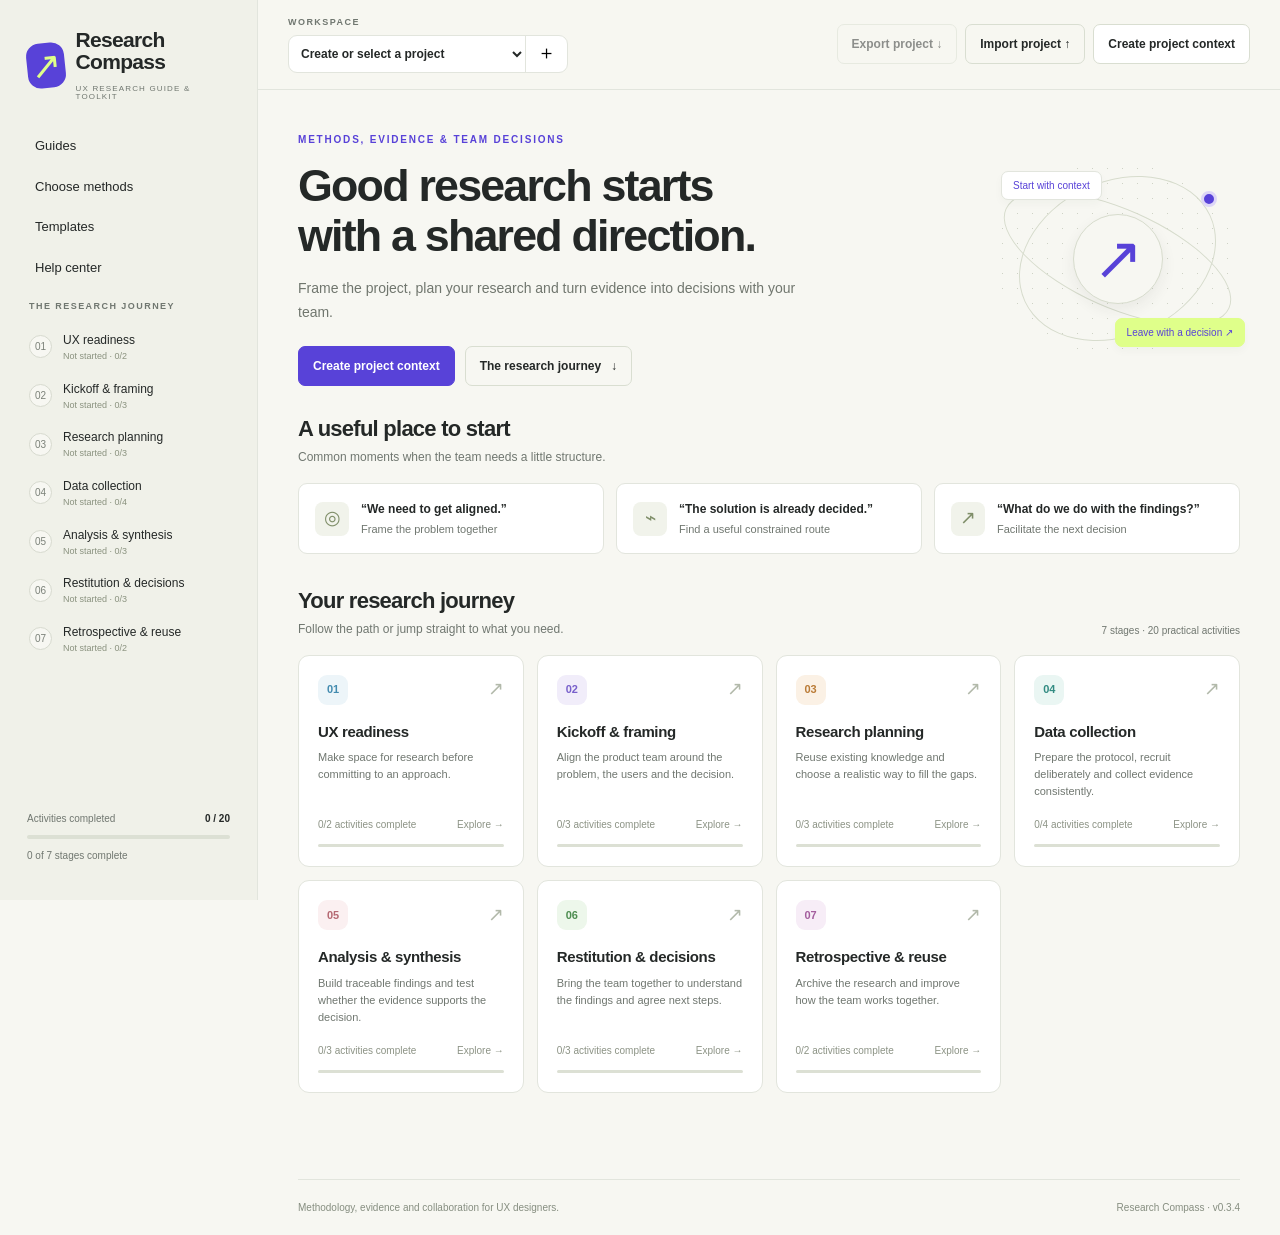
==== research-compass.html @ 770651f6 "Keep readiness radio controls at their natural size" ====
<!doctype html>
<html lang="en">
<head>
  <meta charset="utf-8"><meta name="viewport" content="width=device-width, initial-scale=1">
  <meta name="description" content="Methodology guides, research tools and team activities for UX designers, from project framing to analysis and decisions.">
  <meta name="theme-color" content="#f7f7f2"><title>Research Compass · UX research guide &amp; toolkit</title>
  <link rel="icon" href="data:image/svg+xml,%3Csvg xmlns='http://www.w3.org/2000/svg' viewBox='0 0 40 40'%3E%3Crect width='40' height='40' rx='12' fill='%235842d8'/%3E%3Cpath d='M26 12l-4 10-10 6 5-11z' fill='%23dfff8a'/%3E%3C/svg%3E">
  <style>:root{--paper:#f7f7f2;--white:#fff;--ink:#242827;--muted:#707770;--line:#e2e5dd;--accent:#5842d8;--lime:#dfff8a;--soft:#efedf9;--radius:14px;--sidebar:258px;font-family:Inter,-apple-system,BlinkMacSystemFont,"Segoe UI",sans-serif;color:var(--ink);background:var(--paper);font-size:14px;line-height:1.5}
*{box-sizing:border-box}body{margin:0}button,input,select,textarea{font:inherit}button,a,input,textarea,select{-webkit-tap-highlight-color:transparent}button,a{touch-action:manipulation}a{color:inherit;text-decoration:none}button{cursor:pointer}button:disabled{cursor:default;opacity:.5}button:focus-visible,a:focus-visible,input:focus-visible,select:focus-visible,textarea:focus-visible{outline:3px solid #8e7df0;outline-offset:3px}h1,h2,h3,p{margin-top:0}h1{font-size:clamp(32px,3.5vw,49px);letter-spacing:-1.8px;line-height:1.12;font-weight:600;margin-bottom:17px}h2{font-size:25px;letter-spacing:-.75px;line-height:1.2;font-weight:600}h3{font-size:17px;letter-spacing:-.35px;line-height:1.3}p{margin-bottom:14px}small{font-size:12px}.muted{color:var(--muted)}.eyebrow{font-size:10px;letter-spacing:1.8px;font-weight:700;color:var(--muted);margin-bottom:13px}.skip{position:fixed;top:-80px;left:20px;padding:12px;background:var(--white);z-index:99}.skip:focus{top:10px}.sidebar{position:fixed;inset:0 auto 0 0;width:var(--sidebar);background:#f0f1e9;border-right:1px solid var(--line);padding:29px 19px 23px;display:flex;flex-direction:column;z-index:20}.brand{display:flex;gap:11px;align-items:center;font-size:21px;line-height:1.06;font-weight:650;letter-spacing:-.7px;margin:0 8px 38px}.brand-icon{display:grid;place-items:center;width:39px;height:45px;background:var(--accent);border-radius:13px;color:var(--lime);font-size:37px;font-weight:400;transform:rotate(-6deg)}.brand-sub{display:block;letter-spacing:1.15px;font-size:8px;color:var(--muted);margin-top:11px;font-weight:500}.project-label,.nav-label{font-size:9px;letter-spacing:1.45px;color:var(--muted);font-weight:700}.project-label{margin-left:8px}.project-select{display:flex;background:#fff;border:1px solid var(--line);border-radius:9px;margin:8px 0 16px;overflow:hidden}.project-select select{min-width:0;width:100%;border:0;background:transparent;padding:10px 8px;color:var(--ink);font-size:12px;font-weight:600;text-overflow:ellipsis}.project-select button{background:none;border:0;border-left:1px solid var(--line);padding:0 11px;font-size:19px}.search-button{width:100%;background:transparent;border:1px solid #d9dcd3;padding:9px 10px;border-radius:8px;font-size:12px;text-align:left;display:flex;align-items:center;justify-content:space-between;color:#676e67;margin-bottom:24px}kbd{font-size:10px;font-family:inherit;padding:1px 4px;border:1px solid #d9dcd3;border-radius:4px}.nav-home{display:flex;align-items:center;gap:12px;padding:11px 13px;border-radius:8px;font-size:13px;font-weight:500}.nav-home.active{background:#e4e5db}.nav-home span{font-size:18px}.nav-label{margin:29px 10px 12px}.phase-nav{display:flex;align-items:center;gap:11px;font-size:12px;padding:10px;border-radius:8px;position:relative;margin-bottom:3px}.phase-nav:hover,.nav-home:hover{background:#e8e9e1}.phase-nav.active{background:#e6e0fa;color:#4e3ec0}.nav-number{height:23px;width:23px;display:grid;place-items:center;font-size:10px;font-variant-numeric:tabular-nums;border:1px solid #d7dacf;border-radius:50%;flex-shrink:0;background:var(--paper);color:#7b8179}.phase-nav.active .nav-number{background:var(--accent);border-color:var(--accent);color:#fff}.nav-check{margin-left:auto;color:#5c7d37}.sidebar-bottom{margin-top:auto;padding:24px 8px 0}.progress-label{display:flex;justify-content:space-between;font-size:10px;margin-bottom:9px;color:var(--muted)}.progress-label strong{color:var(--ink);font-weight:600}progress{display:block;width:100%;height:4px;border:0;border-radius:5px;overflow:hidden;background:#dce0d4}progress::-webkit-progress-bar{background:#dce0d4}progress::-webkit-progress-value{background:var(--accent)}progress::-moz-progress-bar{background:var(--accent)}.sidebar-bottom p{font-size:10px;color:var(--muted);margin-top:9px}.workspace{margin-left:var(--sidebar);min-height:100vh;display:flex;flex-direction:column}.topbar{height:77px;display:flex;align-items:center;justify-content:space-between;padding:0 39px;border-bottom:1px solid var(--line);gap:15px;background:rgba(247,247,242,.96)}.breadcrumb{font-size:12px;color:var(--muted)}.breadcrumb span{margin:0 12px;color:#a6aca1}.top-actions{display:flex;gap:9px;align-items:center}.save-state{font-size:10px;color:#7d8577;margin-right:10px}.button{border:1px solid #d9ded1;border-radius:7px;padding:10px 14px;background:#fff;color:var(--ink);display:inline-flex;align-items:center;justify-content:center;gap:10px;white-space:nowrap;font-weight:550;font-size:12px}.button:hover{border-color:#858d7b;background:#fafbf8}.button.primary{background:var(--accent);color:#fff;border-color:var(--accent)}.button.primary:hover{background:#4732bf}.button.lime{background:var(--lime);border-color:var(--lime);color:#242827}.button.quiet{background:transparent}.button.small{font-size:11px;padding:7px 11px}.icon-button{width:33px;height:33px;border:0;background:transparent;border-radius:7px;font-size:19px;color:var(--muted)}.icon-button:hover{background:#eceee5}.mobile-menu{display:none}main{width:100%;max-width:1430px;padding:42px 40px 25px;margin:0 auto;flex:1;outline:0}footer{padding:20px 40px;display:flex;justify-content:space-between;font-size:10px;color:#868e80;border-top:1px solid var(--line);margin:25px 40px 0;padding-left:0;padding-right:0;gap:20px}.hero{display:grid;grid-template-columns:1fr 245px;gap:34px;align-items:center;margin-bottom:30px}.hero .eyebrow{color:var(--accent)}.hero-description{font-size:14px;max-width:530px;color:#70766e;line-height:1.7;margin-bottom:22px}.hero-buttons{display:flex;gap:10px;flex-wrap:wrap}.journey-art{height:195px;position:relative;background-image:radial-gradient(#ced2c5 .9px,transparent .9px);background-size:15px 15px;border-radius:50%;color:var(--accent)}.orbit{position:absolute;inset:20px;border:1px solid #d7dccd;border-radius:50%;transform:rotate(-25deg)}.orbit.second{inset:48px 0;transform:rotate(24deg)}.compass{width:90px;height:90px;position:absolute;left:78px;top:53px;border:1px solid #d7dccd;border-radius:50%;background:var(--paper);display:grid;place-items:center;font-size:60px;box-shadow:0 6px 15px #3331;line-height:1}.art-label{position:absolute;background:#fff;border:1px solid var(--line);padding:6px 11px;border-radius:7px;font-size:10px;box-shadow:0 4px 10px #25321c08}.art-label.a{top:10px;left:6px}.art-label.b{bottom:9px;right:-5px;background:var(--lime);border-color:var(--lime)}.art-dot{width:10px;height:10px;background:var(--accent);border:3px solid #ddd6f7;border-radius:50%;position:absolute;top:30px;right:23px;box-sizing:content-box}.context-banner{background:#ece9f8;border:1px solid #e1dcf4;border-radius:var(--radius);padding:20px 23px;display:flex;gap:19px;align-items:center;margin-bottom:35px}.context-banner .banner-icon{background:#e0d8f7;color:var(--accent);border-radius:9px;width:39px;height:39px;display:grid;place-items:center;font-size:22px;flex-shrink:0}.context-banner h3{font-size:14px;margin-bottom:4px}.context-banner p{font-size:12px;color:#78738b;margin:0}.context-banner .button{margin-left:auto;flex-shrink:0}.section-heading{display:flex;align-items:flex-end;justify-content:space-between;margin-bottom:17px;gap:12px}.section-heading h2{margin-bottom:5px;font-size:22px}.section-heading p{font-size:12px;color:var(--muted);margin:0}.section-meta{font-size:10px;color:var(--muted);white-space:nowrap}.phase-grid{display:grid;grid-template-columns:repeat(4,minmax(0,1fr));gap:13px;margin-bottom:36px}.phase-card{display:flex;flex-direction:column;min-height:192px;padding:19px;background:white;border:1px solid var(--line);border-radius:11px;position:relative;transition:transform .15s,border-color .15s}.phase-card:hover{transform:translateY(-3px);border-color:#aba5bd;box-shadow:0 5px 15px #1a172108}.phase-card .phase-top{display:flex;align-items:center;justify-content:space-between;margin-bottom:17px}.phase-disc{font-size:11px;width:30px;height:30px;background:var(--tint);color:var(--color);border-radius:9px;display:grid;place-items:center;font-weight:600}.phase-arrow{color:#b2b9aa;font-size:19px}.phase-card h3{font-size:15px;margin-bottom:8px}.phase-card p{font-size:11px;color:var(--muted);line-height:1.55;margin-bottom:17px}.phase-card .card-footer{font-size:10px;color:#8c9385;margin-top:auto;display:flex;justify-content:space-between}.phase-card.recommended{border-color:#c8bee9}.tiny-tag{font-size:8px;text-transform:uppercase;letter-spacing:.8px;color:var(--accent);background:var(--soft);padding:3px 6px;border-radius:4px}.tip-card{grid-column:span 1;background:#e8eddd;border-radius:11px;padding:21px;display:flex;flex-direction:column;justify-content:center;min-height:192px}.tip-card .eyebrow{font-size:9px;color:#677653;letter-spacing:1px;margin-bottom:9px}.tip-card h3{font-size:17px;line-height:1.35;margin-bottom:11px}.tip-card p{font-size:11px;color:#7a846e;margin:0}.quick-grid{display:grid;grid-template-columns:repeat(3,1fr);gap:12px}.quick-card{background:#fff;border:1px solid var(--line);border-radius:9px;padding:16px;display:flex;gap:12px;align-items:center}.quick-card:hover{border-color:#a29ab8}.quick-symbol{background:#f1f3eb;border-radius:8px;width:34px;height:34px;flex-shrink:0;display:grid;place-items:center;font-size:19px;color:#7f8e69}.quick-card strong{font-size:12px;display:block;font-weight:600}.quick-card small{font-size:10px;color:var(--muted)}.quick-card .arrow{margin-left:auto;color:#a3ab97}.project-strip{display:flex;gap:25px;flex-wrap:wrap;padding:16px 0 2px;margin-top:15px;border-top:1px solid #d9d4eb}.project-strip small{font-size:9px;display:block;text-transform:uppercase;letter-spacing:1px;color:#89829b;margin-bottom:4px}.project-strip strong{font-size:11px;font-weight:500}.phase-header{display:flex;gap:22px;align-items:flex-start;margin-bottom:25px}.phase-header .phase-disc{height:54px;width:54px;font-size:18px;border-radius:16px;flex-shrink:0;margin-top:3px}.phase-header h1{font-size:38px;margin-bottom:12px}.phase-header p{color:var(--muted);max-width:680px}.outcome-strip{background:var(--tint);padding:19px 22px;border-radius:10px;margin-bottom:26px;display:flex;gap:17px}.outcome-strip strong{font-size:10px;letter-spacing:1px;text-transform:uppercase;color:var(--color);white-space:nowrap;margin-top:2px}.outcome-strip p{font-size:13px;margin:0}.context-small{font-size:12px;padding:16px 19px;background:#eeefe8;border:1px solid var(--line);border-radius:9px;margin:20px 0}.context-small strong{display:block;font-size:10px;color:#79846f;letter-spacing:1px;text-transform:uppercase;margin-bottom:6px}.context-small p{margin:3px 0;overflow-wrap:anywhere}.context-small a{color:var(--accent);text-decoration:underline;font-size:11px}.activity-list{display:grid;gap:12px}.activity-row{background:#fff;border:1px solid var(--line);border-radius:11px;display:flex;align-items:center;gap:19px;padding:20px}.activity-row:hover{border-color:#aba4bd}.activity-order{font-size:15px;color:#929a89;min-width:25px}.activity-row h3{font-size:16px;margin-bottom:5px}.activity-row p{font-size:12px;color:var(--muted);margin:0}.row-meta{margin-left:auto;display:flex;gap:15px;align-items:center;white-space:nowrap}.pill{font-size:10px;color:#757d6c;background:#f1f3ec;padding:4px 8px;border-radius:5px}.duration{font-size:11px;color:var(--muted)}.activity-row.done .activity-order{color:#618b38}.back-link{font-size:12px;color:var(--muted);display:inline-block;margin-bottom:23px}.back-link:hover{color:var(--accent)}.activity-header{display:flex;justify-content:space-between;gap:20px;align-items:flex-start}.activity-header h1{font-size:37px;max-width:650px}.activity-header .eyebrow{color:var(--color);margin-bottom:12px}.activity-header p{font-size:14px;color:var(--muted);max-width:650px}.activity-tools{display:flex;gap:7px;flex-wrap:wrap;align-items:center}.meta-line{display:flex;gap:11px;margin:5px 0 25px;align-items:center}.tabs{display:flex;gap:24px;border-bottom:1px solid var(--line);margin-top:27px;margin-bottom:24px}.tab{background:none;border:0;border-bottom:2px solid transparent;font-size:13px;padding:12px 1px;color:var(--muted);margin-bottom:-1px}.tab.active{border-color:var(--accent);color:var(--accent);font-weight:600}.activity-body{display:grid;grid-template-columns:minmax(0,1fr) 260px;gap:28px}.content-panel{background:#fff;border:1px solid var(--line);border-radius:11px;padding:24px}.content-panel h2{font-size:21px}.content-panel p,.content-panel li{font-size:13px;color:#656e60;line-height:1.75}.content-panel ul{padding-left:18px}.aside-note{background:var(--tint);border:1px solid #00000007;border-radius:10px;padding:19px;height:fit-content}.aside-note .eyebrow{color:var(--color);font-size:9px}.aside-note p{font-size:12px;color:#6f756a;line-height:1.7;overflow-wrap:anywhere}.aside-note strong{font-size:11px;display:block;margin:13px 0 4px}.step{display:flex;gap:14px;margin-bottom:23px}.step:last-child{margin-bottom:0}.step-n{background:var(--soft);color:var(--accent);font-size:11px;border-radius:50%;width:26px;height:26px;display:grid;place-items:center;flex-shrink:0}.step h3{font-size:14px;margin:2px 0 6px}.step p{font-size:13px;line-height:1.7;margin:0}.prompt-list{margin-top:26px;border-top:1px solid var(--line);padding-top:23px}.prompt-list h3{font-size:15px}.prompt{border-left:2px solid #d5ccf1;padding:8px 14px;margin:10px 0;font-size:13px;color:#5c576e;line-height:1.7}.output-field{display:block;font-size:12px;font-weight:600;margin:0 0 24px}.output-field:last-of-type{margin-bottom:18px}.output-field small{display:block;color:var(--muted);font-size:11px;font-weight:400;margin:5px 0 9px}.output-field textarea{min-height:130px;font-size:13px;font-weight:400;line-height:1.7}.checklist{border-top:1px solid var(--line);padding-top:22px}.checklist h3{font-size:15px}.checklist label{display:flex;gap:9px;font-size:12px;color:#65705c;margin:12px 0;align-items:flex-start}.checklist input{accent-color:var(--accent);margin-top:3px;width:15px;height:15px}.gate{padding:15px;background:#f4f3ed;border-radius:8px;font-size:12px;line-height:1.7;color:#787768;margin:22px 0}.completion-row{display:flex;align-items:center;gap:14px;flex-wrap:wrap}.completion-row small{font-size:10px;color:var(--muted)}.done-button{background:#eaf3dc!important;border-color:#cbdab9!important;color:#4f7134!important}.page-note{font-size:10px;color:#949b8d;margin-top:25px;line-height:1.7}.workshop{max-width:880px;margin:10px auto}.workshop-top{display:flex;align-items:center;justify-content:space-between;gap:15px;margin-bottom:35px}.workshop h1{font-size:32px}.workshop-card{padding:35px;background:#fff;border:1px solid var(--line);border-radius:15px;min-height:280px;display:flex;flex-direction:column;justify-content:center}.workshop-card h2{font-size:30px;line-height:1.3;margin:13px 0 20px}.workshop-card p{font-size:17px;color:#70786a;line-height:1.8}.workshop-controls{display:flex;justify-content:space-between;align-items:center;margin-top:18px}.timer{display:flex;align-items:center;gap:9px;margin:25px 0;font-variant-numeric:tabular-nums}.timer output{font-size:22px;min-width:65px}.timer-label{color:var(--muted);font-size:11px;margin-right:auto}.workshop-note{display:block;margin-top:27px;font-size:12px;font-weight:600}.workshop-note textarea{margin-top:8px}.focus-mode .sidebar,.focus-mode .topbar,.focus-mode footer{display:none}.focus-mode .workspace{margin-left:0}.focus-mode main{max-width:1100px;padding-top:30px}dialog{border:1px solid #d8dcd1;border-radius:17px;box-shadow:0 30px 100px #181c2240;padding:29px;color:var(--ink);background:var(--paper);max-height:90vh}dialog::backdrop{background:#1e26384d;backdrop-filter:blur(3px)}.context-dialog{width:min(760px,94vw)}.dialog-header{display:flex;align-items:flex-start;justify-content:space-between;gap:18px}.dialog-header h2{font-size:27px;margin-bottom:13px}.dialog-header .eyebrow{color:var(--accent);margin-bottom:10px}.context-dialog>p{font-size:13px;max-width:600px}.form-grid{display:grid;grid-template-columns:1fr 1fr;gap:17px;margin-top:24px}.form-grid label{font-size:12px;font-weight:550}.form-grid .full{grid-column:1/-1}input:not([type=checkbox]),textarea,select{border:1px solid #d9ded1;border-radius:7px;background:#fff;padding:10px 11px;color:var(--ink);width:100%;min-width:0}textarea{resize:vertical}input::placeholder,textarea::placeholder{color:#9bA294;opacity:1}.form-grid input,.form-grid textarea,.form-grid select{display:block;margin-top:6px;font-size:12px;font-weight:400}.form-note{color:#808976;font-size:10px;margin-top:18px}.dialog-actions{display:flex;justify-content:flex-end;gap:9px;margin-top:23px;padding-top:17px;border-top:1px solid var(--line)}.jump-dialog{width:min(640px,94vw)}.jump-dialog input{margin:8px 0 17px}.jump-result{display:block;padding:12px;border-radius:8px;border-bottom:1px solid var(--line);font-size:13px}.jump-result:hover{background:#ebe6f7}.jump-result small{font-size:10px;color:var(--muted);display:block}.jump-dialog #jumpResults{max-height:50vh;overflow-y:auto}.export-dialog{width:min(520px,94vw)}.export-dialog>p{font-size:12px}.export-option{display:block;text-align:left;width:100%;padding:18px;border:1px solid var(--line);background:#fff;border-radius:9px;margin-top:12px}.export-option:hover{border-color:#9d90c3}.export-option strong{font-size:13px;display:block;font-weight:550}.export-option span{display:block;font-size:11px;color:var(--muted);margin-top:5px}.import-label{cursor:pointer}.import-label input{margin-top:12px;font-size:11px}#toast{position:fixed;bottom:23px;left:50%;transform:translate(-50%,20px);padding:12px 20px;background:#292e27;color:white;border-radius:9px;font-size:12px;opacity:0;pointer-events:none;z-index:100;transition:all .2s;max-width:90vw}#toast.visible{opacity:1;transform:translate(-50%,0)}.storage-warning{color:#9d523c!important}.empty{padding:25px;color:var(--muted);font-size:12px}.phase-footer{display:flex;justify-content:space-between;gap:12px;margin-top:27px}.recommendation-note{background:#fff7e7;border:1px solid #eaddbf;border-radius:9px;padding:15px 18px;font-size:12px;color:#8e7445;line-height:1.7;margin-bottom:25px}.search-inline{max-width:260px;font-size:12px!important}.phase-results{font-size:12px;color:var(--muted);padding:15px 0}.home-note{margin-top:28px;font-size:10px;color:#949b8d;line-height:1.7;max-width:700px}
@media(min-width:1600px){main{padding-top:55px}.phase-card{min-height:205px}.hero{margin-bottom:37px}.hero-description{font-size:15px}.hero{grid-template-columns:1fr 300px}.journey-art{max-width:245px;margin-left:25px}}
@media(max-width:1200px){:root{--sidebar:230px}.sidebar{padding:26px 13px}.brand{font-size:19px}.topbar{padding:0 25px}.save-state{display:none}main{padding:32px 26px}.phase-grid{grid-template-columns:repeat(3,minmax(0,1fr))}.tip-card{grid-column:span 2;min-height:155px}.activity-body{grid-template-columns:minmax(0,1fr) 215px;gap:18px}.row-meta .pill{display:none}.hero{grid-template-columns:1fr 190px}.journey-art{transform:scale(.85)}.activity-header{display:block}.activity-tools{margin:5px 0 18px}.quick-grid{grid-template-columns:1fr}.quick-card{padding:12px 16px}}
@media(max-width:900px){.activity-body{grid-template-columns:1fr}.aside-note{order:-1}.aside-note p{margin-bottom:6px}.hero{grid-template-columns:1fr}.journey-art{display:none}.context-banner{flex-wrap:wrap}.context-banner .button{margin-left:58px}.phase-grid{grid-template-columns:repeat(2,minmax(0,1fr))}.tip-card{grid-column:span 1;min-height:190px}.outcome-strip{display:block}.outcome-strip strong{display:block;margin-bottom:8px}.row-meta{gap:7px}.activity-row{gap:10px;padding:17px}.activity-row h3{font-size:14px}.activity-row p{font-size:11px}}
@media(max-width:700px){.sidebar{transform:translateX(-100%);transition:transform .2s;width:258px}.sidebar.open{transform:translateX(0);box-shadow:5px 0 40px #20251c30}.workspace{margin-left:0}.mobile-menu{display:block;flex-shrink:0}.topbar{padding:0 15px;height:65px;gap:10px}.breadcrumb{font-size:10px;margin-right:auto}.top-actions .quiet{display:none}.top-actions .button{font-size:10px;padding:8px 10px}.top-actions{gap:0}.breadcrumb span{margin:0 5px}main{padding:29px 20px}.hero h1{font-size:38px;letter-spacing:-1.4px}.hero-description{font-size:13px}.context-banner{padding:17px;gap:12px}.context-banner .banner-icon{width:30px;height:30px}.context-banner>div:nth-child(2){flex:1}.context-banner .button{margin-left:42px}.context-banner p{font-size:11px}.phase-card{padding:16px;min-height:190px}.phase-card h3{font-size:14px}.phase-grid{gap:10px}.section-heading{align-items:flex-start;flex-wrap:wrap}.section-heading h2{font-size:21px}.section-meta{display:none}.project-strip{width:100%;gap:15px}.phase-header{gap:14px}.phase-header .phase-disc{width:41px;height:41px;font-size:14px}.phase-header h1{font-size:30px}.phase-header p{font-size:12px}.row-meta .duration{display:none}.phase-footer{flex-wrap:wrap}.activity-header h1{font-size:31px}.content-panel{padding:20px}.tabs{gap:22px}.workshop-card{padding:24px}.workshop-card h2{font-size:25px}.workshop-card p{font-size:15px}.workshop-top{align-items:flex-start}.workshop-top h1{font-size:25px}.timer{flex-wrap:wrap}.timer-label{flex-basis:100%;margin-bottom:5px}.form-grid{grid-template-columns:1fr}.form-grid .full{grid-column:auto}.dialog-actions{flex-wrap:wrap}.dialog-actions .primary{white-space:normal}dialog{padding:22px}.dialog-header h2{font-size:24px}footer{margin:20px;padding:15px 0;display:block;font-size:9px}footer span{display:block;margin-top:8px}.topbar .button span{display:none}}
@media(prefers-reduced-motion:reduce){*{transition:none!important;scroll-behavior:auto!important}}
@media print{.sidebar,.topbar,footer,.activity-tools,.tabs,.back-link,.hero-buttons,.context-banner .button,.phase-footer{display:none!important}.workspace{margin:0}main{padding:0;max-width:none}.phase-grid{grid-template-columns:repeat(3,1fr)}.activity-body{display:block}.content-panel,.aside-note{break-inside:avoid;margin-bottom:15px}body{background:#fff}textarea{border:0!important;min-height:100px}button{display:none!important}}

/* Methodology resources and contextual advice. */
.knowledge-nav{display:grid;gap:3px;margin:0 0 18px;padding:0 3px}.knowledge-nav a{display:flex;justify-content:space-between;align-items:center;padding:9px 10px;font-size:12px;border-radius:7px;color:#676e60}.knowledge-nav a span{font-size:12px;color:#a2aa98}.knowledge-nav a:hover{background:#e6e8de}.knowledge-nav a.active{background:#e6e0fa;color:#5140bb;font-weight:600}.knowledge-page h1{max-width:850px}.page-intro{max-width:800px;font-size:15px;line-height:1.8;color:#70776b;margin-bottom:28px}.knowledge-entry{background:#eeedf6;border:1px solid #dedbec;border-radius:12px;padding:25px;margin:0 0 30px;display:grid;grid-template-columns:1fr 1.05fr;gap:30px;align-items:center}.knowledge-entry .eyebrow{font-size:9px;letter-spacing:1.1px;color:#7764bb;margin-bottom:9px}.knowledge-entry h2{font-size:23px;margin-bottom:11px}.knowledge-entry p{font-size:12px;color:#797285;line-height:1.7;margin-bottom:0}.knowledge-shortcuts{display:grid;gap:8px}.knowledge-shortcuts a{background:#ffffffb3;padding:12px 15px;border:1px solid #e1deed;border-radius:8px}.knowledge-shortcuts a:hover{border-color:#aaa0c9;background:#fff}.knowledge-shortcuts strong{display:block;font-size:12px;font-weight:600}.knowledge-shortcuts span{display:block;font-size:10px;color:#878193;margin-top:3px}.knowledge-toolbar{display:flex;justify-content:space-between;align-items:flex-end;gap:20px;margin-bottom:25px;flex-wrap:wrap}.resource-filters{display:flex;flex-wrap:wrap;gap:6px;margin-bottom:5px}.resource-filters a{font-size:11px;padding:8px 11px;border:1px solid #dbdfd3;border-radius:6px;background:#fff;color:#727c66}.resource-filters a.selected{background:#e9e4f8;border-color:#cdc3eb;color:#5944b5}.guide-search{font-size:10px;color:var(--muted);width:250px;max-width:100%}.guide-search input{margin-top:6px;font-size:12px}.resource-grid{display:grid;grid-template-columns:repeat(3,minmax(0,1fr));gap:13px}.resource-card{display:flex;flex-direction:column;padding:21px;border:1px solid var(--line);border-radius:11px;background:#fff;min-height:200px}.resource-card:hover{border-color:#b1a7c9;box-shadow:0 5px 16px #2d254108}.resource-type{display:block;text-transform:uppercase;font-size:9px;letter-spacing:1px;font-weight:650;color:#817196;margin-bottom:12px;line-height:1.6}.resource-card h3{font-size:18px;line-height:1.35;margin-bottom:10px}.resource-card p{font-size:12px;color:#7a8072;line-height:1.7;margin-bottom:18px}.resource-arrow{font-size:11px;color:var(--accent);margin-top:auto}.resource-grid.compact{grid-template-columns:repeat(2,minmax(0,1fr))}.compact .resource-card{min-height:150px;padding:18px}.compact .resource-card h3{font-size:16px}.compact .resource-card p{font-size:11px}.compact .resource-type{font-size:8px;letter-spacing:.8px;margin-bottom:8px}.text-link{color:var(--accent);font-size:11px;line-height:1.7}.text-link:hover{text-decoration:underline}.journey-resources{margin:30px 0 38px}.template-heading{margin-top:27px}.template-links{display:grid;grid-template-columns:repeat(2,minmax(0,1fr));gap:9px}.template-links a{padding:15px 17px;background:#fff;border:1px solid var(--line);border-radius:8px;font-size:12px;line-height:1.6}.template-links .resource-type{font-size:8px;margin-bottom:5px}.template-links a:hover{border-color:#a49abf}.library-next{display:grid;grid-template-columns:repeat(3,minmax(0,1fr));gap:12px;margin-top:30px}.library-next a{border-radius:9px;background:#e9eddf;padding:20px}.library-next strong{display:block;font-size:13px;font-weight:600;margin-bottom:6px}.library-next span{font-size:11px;color:#768265}.guide-layout{display:grid;grid-template-columns:minmax(0,1fr) 190px;gap:30px;align-items:start}.guide-section{padding:27px;background:white;border:1px solid var(--line);border-radius:11px;margin-bottom:20px;scroll-margin-top:20px}.guide-section>h2{font-size:23px;margin-bottom:18px}.guide-section>p,.guide-section li{font-size:13px;color:#687260;line-height:1.85}.guide-section .step{margin-bottom:23px}.guide-section .step p{color:#687260}.guide-section .step h3{font-size:15px}.guide-table-wrap{overflow-x:auto;margin-top:18px;border:1px solid var(--line);border-radius:8px}.guide-table{border-collapse:collapse;width:100%;min-width:480px;text-align:left;font-size:11px}.guide-table th,.guide-table td{padding:13px 12px;vertical-align:top;border-bottom:1px solid var(--line);line-height:1.75}.guide-table thead{background:#efedf6;color:#65577d;font-size:10px}.guide-table tbody th{font-weight:600;width:24%;color:#4b5543}.guide-table td{color:#77816c}.guide-table td:last-child{font-size:10px;color:#858d7c;width:22%}.guide-table tr:last-child>*{border-bottom:0}.method-limit{background:#fff7e9;border-left:3px solid #cba153;padding:15px 17px;margin-top:19px;border-radius:0 7px 7px 0}.method-limit strong{font-size:11px;color:#8c6f3c}.method-limit p{font-size:12px;line-height:1.8;color:#8a7d65;margin:7px 0 0}.guide-sidebar{position:sticky;top:25px;background:#edeee6;border-radius:10px;padding:19px}.guide-sidebar .eyebrow{font-size:9px}.guide-sidebar button{display:block;text-align:left;background:none;border:0;font-size:11px;color:#7c8471;padding:7px 0}.guide-sidebar button:hover{color:var(--accent)}.guide-sidebar .button{margin:15px 0 12px}.guide-sidebar .text-link{display:block;font-size:10px}.pitfall-list{padding-left:20px}.pitfall-list li{margin-bottom:10px}.worked-example{background:#edf2e5;border:1px solid #dce4cf;border-radius:9px;padding:20px;margin-top:24px}.worked-example .resource-type{color:#6b8051}.worked-example p{font-size:13px;color:#6b785c;line-height:1.8;margin:0}.template-callout{display:flex;gap:20px;align-items:center;background:#efebf8;padding:20px;border-radius:9px}.template-callout h3{font-size:16px}.template-callout p{font-size:11px;color:#84788e;line-height:1.7;margin:0}.template-callout .button{flex-shrink:0}.related-activities{display:grid;gap:8px;margin-top:17px}.related-activities a{font-size:12px;padding:14px;border:1px solid var(--line);border-radius:7px}.related-activities .resource-type{font-size:8px;margin-bottom:5px}.template-grid{margin-top:25px}.template-tools{display:flex;gap:9px;flex-wrap:wrap;margin-bottom:24px}.template-editor{max-width:900px;margin-top:25px}.template-editor .output-field{margin-bottom:30px}.selector-form{display:grid;grid-template-columns:repeat(2,minmax(0,1fr));gap:18px;background:#eeedf4;border:1px solid #dedce8;padding:23px;border-radius:12px}.selector-form label,.help-stage{font-size:12px;font-weight:550}.selector-form select,.help-stage select{margin-top:7px;font-size:12px;font-weight:400}.selector-explanation{font-size:10px;color:#929789;line-height:1.7;margin:12px 0 25px}.method-results{display:grid;gap:13px}.method-option{display:grid;grid-template-columns:minmax(0,1fr) 160px;gap:25px;align-items:start;background:#fff;border:1px solid var(--line);border-radius:11px;padding:23px}.method-option .resource-type{margin-bottom:8px}.method-option h3{font-size:21px;margin-bottom:10px}.method-option p{font-size:13px;color:#737e68;margin-bottom:12px}.method-option small{display:block;font-size:11px;color:#949b8a;line-height:1.75}.method-option.conditional{background:#fbf8f0;border-color:#e7dbc0}.method-option.conditional .resource-type{color:#a58a50}.method-select{display:flex;gap:9px;align-items:flex-start;font-size:11px;color:#6f7d60;margin-top:8px}.method-select input{accent-color:var(--accent);margin-top:2px}.selected-methods{padding:22px;background:#e8eddf;border-radius:11px;margin-top:24px}.selected-methods>strong{font-size:15px}.selected-methods p{font-size:12px;color:#7b866b;margin:10px 0 16px;line-height:1.7}.help-stage{display:block;max-width:350px;margin-bottom:25px}.difficulty-options{display:grid;grid-template-columns:repeat(2,minmax(0,1fr));gap:10px;margin-bottom:30px}.difficulty-options label{display:flex;gap:12px;align-items:flex-start;padding:16px;border:1px solid var(--line);border-radius:8px;background:white;font-size:12px;color:#69755f}.difficulty-options input{accent-color:var(--accent);margin-top:2px}.difficulty-options label:has(input:checked){background:#eae5f7;border-color:#c9bfe6;color:#68519c}.advice-grid{display:grid;grid-template-columns:repeat(2,minmax(0,1fr));gap:15px}.advice-card{background:#f0f1e9;border:1px solid #dce1d0;border-radius:11px;padding:22px}.advice-card.warning{background:#fcf5e9;border-color:#eadbb8}.advice-card .resource-type{font-size:8px;color:#778465;margin-bottom:8px}.advice-card.warning .resource-type{color:#a98c50}.advice-card h3{font-size:18px}.advice-card p,.advice-card li{font-size:12px;color:#79816f;line-height:1.8}.advice-card.warning p,.advice-card.warning li{color:#8f8065}.advice-card ul{padding-left:17px}.advice-avoid{font-size:11px!important;border-top:1px solid #00000012;padding-top:13px}.resource-actions{display:flex;gap:13px;flex-wrap:wrap}.resource-actions a{font-size:10px;color:var(--accent);line-height:1.7}.stage-advice{margin:28px 0}.stage-advice .section-heading h2{font-size:21px}.stage-advice>.text-link{display:inline-block;margin-top:13px}.help-inline{display:block;border:1px dashed #c7cdbb;border-radius:8px;padding:15px 18px;margin-top:23px;font-size:12px;color:#7b866b}.help-inline:hover{border-color:#a49bb8;color:var(--accent)}.empty-help{background:#eeefe7;padding:27px;border-radius:11px}.empty-help h2{font-size:23px}.empty-help p{font-size:13px;color:#818a74;line-height:1.8}.activity-knowledge{display:flex;flex-wrap:wrap;gap:8px 17px;background:#efedf6;border:1px solid #e4deef;padding:15px 18px;border-radius:8px;margin:17px 0}.activity-knowledge .resource-type{margin:0;font-size:8px;flex-basis:100%}.activity-knowledge a{color:#7962b1;font-size:11px}.activity-knowledge a:hover{text-decoration:underline}
@media(max-width:1150px){.resource-grid{grid-template-columns:repeat(2,minmax(0,1fr))}.guide-layout{grid-template-columns:minmax(0,1fr)}.guide-sidebar{position:static;order:-1;display:flex;gap:7px 18px;flex-wrap:wrap;align-items:center;padding:15px 20px}.guide-sidebar .eyebrow{flex-basis:100%;margin:0}.guide-sidebar .button{margin:5px 0}.guide-sidebar button{font-size:10px}.knowledge-entry{grid-template-columns:1fr;gap:19px}.knowledge-shortcuts{grid-template-columns:repeat(3,minmax(0,1fr));gap:8px}.knowledge-shortcuts a{padding:13px}.library-next{grid-template-columns:1fr}.template-callout{flex-wrap:wrap}}
@media(max-width:700px){.knowledge-nav{margin-bottom:14px}.knowledge-page h1{font-size:33px;letter-spacing:-1.2px}.page-intro{font-size:13px}.knowledge-entry{padding:20px;gap:16px}.knowledge-entry h2{font-size:22px}.knowledge-shortcuts{grid-template-columns:1fr}.knowledge-shortcuts a{padding:12px 14px}.knowledge-shortcuts strong{font-size:12px}.resource-grid,.resource-grid.compact,.template-links,.advice-grid,.difficulty-options,.selector-form{grid-template-columns:1fr}.resource-card{min-height:170px;padding:20px}.resource-card h3{font-size:19px}.resource-type{font-size:8px}.resource-filters a{font-size:10px}.guide-search{width:100%}.guide-section{padding:20px}.guide-section>h2{font-size:22px}.guide-section .step{gap:11px}.guide-section .step p{font-size:12px}.guide-sidebar{gap:5px 15px}.guide-table{min-width:500px}.method-option{grid-template-columns:1fr;gap:8px;padding:21px}.method-select{border-top:1px solid var(--line);padding-top:14px}.selector-form{padding:20px}.advice-card h3{font-size:18px}.template-tools .button{white-space:normal}.activity-knowledge{gap:7px}.activity-knowledge a{padding:4px 0}.stage-advice .section-heading{gap:10px}}
/* Visible project portability and completion states. */
.sidebar > *{flex-shrink:0}
@media(max-width:700px){.context-banner{display:grid;grid-template-columns:30px minmax(0,1fr);align-items:start}.context-banner .banner-icon{grid-column:1;grid-row:1}.context-banner>div:nth-child(2){grid-column:2;min-width:0}.context-banner .button{grid-column:2;justify-self:start;margin-left:0}.project-strip>div{min-width:0}.project-strip strong{overflow-wrap:anywhere}}
.sidebar{overflow-y:auto}.nav-phase-label{min-width:0;display:flex;flex-direction:column;gap:2px}.nav-phase-status{font-size:9px;color:#8a927f;font-weight:400;line-height:1.3}.phase-nav{padding:8px 10px}.phase-nav.completed{background:#e3efd8;color:#3f682b}.phase-nav.completed .nav-number{background:#477a35;color:white;border-color:#477a35;font-weight:700}.phase-nav.completed .nav-phase-status{color:#4d713d;font-weight:600}.phase-nav.completed.active{box-shadow:inset 3px 0 #477a35;background:#d7e9c8}.phase-nav.active:not(.completed) .nav-phase-status{color:#7967b2}.sidebar-bottom .backup-hint{margin-top:15px;font-size:10px;line-height:1.6;color:#737e66}.mobile-action{display:none}.quick-section{margin-bottom:34px}.quick-complete{display:block;font-size:9px;font-weight:600;color:#477a35;margin-top:5px}.quick-card.completed{border-color:#c6dcb8;background:#f4f9ef}.quick-card.completed .quick-symbol{background:#deedd1;color:#477a35}.phase-card.completed{background:#f0f7e9;border-color:#bed3ad}.phase-card.completed:hover{border-color:#719b55}.phase-card.completed .phase-disc{background:#477a35;color:white;font-size:17px}.completion-badge{font-size:9px;font-weight:650;padding:4px 7px;background:#deecd0;color:#3f682b;border-radius:5px;white-space:nowrap}.phase-card.completed h3{color:#355829}.phase-card.completed .card-footer{color:#4d713d}.phase-card.in-progress{border-color:#c5bfdf}.card-progress{margin-top:12px;height:3px;background:#e5e8dd}.card-progress::-webkit-progress-value{background:#7965d2}.phase-card.completed .card-progress::-webkit-progress-value{background:#608b43}.phase-card.completed .card-progress::-moz-progress-bar{background:#608b43}.completion-summary{display:flex;align-items:center;gap:16px;padding:20px 22px;border:1px solid #cbdcbd;background:#edf4e5;border-radius:12px;margin-bottom:30px}.completion-emblem{background:#dae9cb;color:#477a35;display:grid;place-items:center;width:41px;height:41px;border-radius:50%;font-size:25px;flex-shrink:0}.completion-summary h2{font-size:19px;margin:0 0 5px;color:#3d602e}.completion-summary p{font-size:11px;color:#708061;margin:0}.completion-summary .button{margin-left:auto}.completion-summary.all-complete{background:#e0efd3;border-color:#91b576}.completion-summary.all-complete .completion-emblem{background:#477a35;color:white}.project-portability{display:flex;align-items:center;gap:25px;margin-top:30px;padding:23px;background:#eeefe8;border:1px solid var(--line);border-radius:11px}.project-portability h3{font-size:15px;margin-bottom:7px}.project-portability p{font-size:12px;line-height:1.65;color:var(--muted);max-width:620px;margin:0}.portability-actions{display:flex;gap:8px;margin-left:auto;flex-shrink:0}.home-note{margin-top:19px}.activity-row.done{background:#f3f8ed;border-color:#cbdcbd}.activity-row.done .activity-order{background:#477a35;color:white;display:grid;place-items:center;width:27px;height:27px;border-radius:50%;font-size:14px}.activity-row.done h3{color:#3f682b}
@media(max-width:1200px){.topbar{gap:10px}.top-actions{gap:7px}.breadcrumb{font-size:11px}.project-portability{flex-wrap:wrap}.portability-actions{margin-left:0}}
@media(max-width:700px){.topbar{min-height:65px;height:auto;padding-top:10px;padding-bottom:10px}.breadcrumb{display:none}.top-actions{margin-left:auto;gap:6px}.top-actions .file-button{display:inline-flex}.top-actions .file-button .desktop-action{display:none}.top-actions .file-button .mobile-action{display:inline}.top-actions .button{padding:8px 9px;font-size:11px}.completion-summary{flex-wrap:wrap;padding:17px;gap:12px}.completion-summary>div{flex:1;min-width:180px}.completion-summary h2{font-size:17px}.completion-summary .button{margin-left:53px}.completion-badge{font-size:8px;padding:3px 5px}.phase-card .card-footer{flex-wrap:wrap;gap:5px}.quick-section{margin-bottom:28px}.project-portability{padding:19px;gap:16px}.portability-actions{flex-wrap:wrap}.sidebar .phase-nav{padding:8px 10px}}

.table-scroll-hint{display:none}@media(max-width:700px){.table-scroll-hint{display:block;font-size:10px!important;color:#878193!important;margin-bottom:-9px}}

/* Stage hierarchy: context, objectives, then supporting guides. */
.stage-objectives{margin:30px 0 22px}.objective-context{display:flex;align-items:center;justify-content:space-between;gap:22px;background:#eeefe8;border:1px solid var(--line);border-radius:9px;padding:17px 20px;margin-bottom:18px}.objective-context p{font-size:12px;line-height:1.7;color:#6d775f;margin:0}.objective-context p strong{display:block;font-size:9px;letter-spacing:.8px;text-transform:uppercase;margin-bottom:4px;color:#7a806f}.objective-context .button{flex-shrink:0}.objective-context-tags{display:flex;flex-wrap:wrap;gap:5px 13px;margin-top:9px}.objective-context-tags span{font-size:10px;color:#828976}.objective-list{display:grid;gap:17px}.objective-card{display:grid;grid-template-columns:34px minmax(0,1fr);gap:17px;padding:25px;border:1px solid var(--line);border-radius:11px;background:white}.objective-number{display:grid;place-items:center;width:32px;height:32px;border-radius:50%;font-size:11px;font-weight:600;color:var(--color);background:var(--tint)}.objective-content>h3{font-size:22px;line-height:1.4;margin:0 0 10px}.objective-reason{font-size:13px;line-height:1.8;color:#727c68;margin:0 0 13px}.objective-outcome{font-size:11px;line-height:1.8;color:#727c68;margin:0}.objective-outcome strong{color:#57654d;font-weight:600;margin-right:6px}.objective-guidance{border-top:1px solid var(--line);margin-top:20px;padding-top:17px}.objective-guidance>.resource-type{font-size:8px;color:#8b829a;margin:0 0 9px}.objective-guide-list{display:grid;grid-template-columns:repeat(2,minmax(0,1fr));gap:9px}.objective-guide{display:flex;justify-content:space-between;gap:13px;padding:13px 15px;border:1px solid #e9e5ee;border-radius:7px;background:#faf9fc}.objective-guide:hover{border-color:#b6abcf;background:#f3effb}.objective-guide strong{display:block;font-size:12px;font-weight:550;line-height:1.5;color:#655283}.objective-guide small{display:block;font-size:10px;line-height:1.7;color:#8a8492;margin-top:5px}.objective-guide>span:last-child{color:#a096b4;font-size:12px}.objective-template-note{font-size:10px;color:#96998f;line-height:1.7;margin:13px 0 0}
@media(max-width:700px){.objective-context{align-items:flex-start;flex-direction:column;gap:12px;padding:17px}.objective-card{padding:20px;grid-template-columns:26px minmax(0,1fr);gap:11px}.objective-number{width:25px;height:25px;font-size:9px}.objective-content>h3{font-size:19px}.objective-reason{font-size:12px}.objective-guide-list{grid-template-columns:1fr}.objective-guide{padding:12px}.objective-guidance{margin-left:-37px}.objective-template-note{font-size:10px}}

/* Quick problem framing in project context. */
.problem-fieldset{border:0;padding:0;margin:5px 0 0;min-width:0}.problem-fieldset legend{font-size:13px;font-weight:600;padding:0;margin-bottom:7px}.field-help{font-size:11px;color:#818977;line-height:1.7;margin:0 0 12px}.problem-choices{display:grid;grid-template-columns:repeat(2,minmax(0,1fr));gap:8px}.problem-choices label{display:flex;align-items:center;gap:10px;padding:11px 12px;background:#fff;border:1px solid var(--line);border-radius:7px;font-size:11px;font-weight:400;line-height:1.5;cursor:pointer}.problem-choices input{width:15px;height:15px;flex-shrink:0;accent-color:var(--accent);margin:0}.problem-choices label:has(input:checked){background:#eee9fa;border-color:#bcb0df;color:#654c9a}.problem-preview:empty{display:none}.problem-preview{font-size:11px;color:#777287;background:#f2eff9;padding:13px 15px;border-radius:7px;margin-top:12px;line-height:1.7}.problem-preview strong{font-size:10px;font-weight:600}.problem-preview ul{margin:6px 0 0;padding-left:16px}.problem-preview li{margin-top:4px}.context-details{border:1px solid var(--line);border-radius:8px;padding:12px 15px;min-width:0}.context-details>summary{cursor:pointer;font-size:12px;font-weight:500;color:#747c68;line-height:1.6}.context-details>label,.context-details>.form-grid{margin-top:15px}.context-details label{font-size:12px}.context-details small{font-size:10px;color:#89917d;line-height:1.7;display:block;margin-top:6px}.context-details textarea{font-size:12px}.context-details[open]{background:#fafaf6}.context-details .form-grid{gap:15px}.method-problem-match{font-size:11px!important;color:#7c629c!important;background:#f2edf9;border-radius:5px;padding:9px 11px;margin-bottom:12px!important}.activity-problem-match{display:block;color:#7b6896;font-size:10px;line-height:1.7;margin-top:7px}.activity-row.problem-match:not(.done){border-left:3px solid #a38cc7}.problem-start-grid{display:grid;grid-template-columns:repeat(2,minmax(0,1fr));gap:13px}.problem-start-card{background:white;border:1px solid var(--line);border-radius:10px;padding:23px}.problem-start-card .resource-type{font-size:8px;margin-bottom:9px}.problem-start-card h3{font-size:18px;line-height:1.5;margin-bottom:12px}.problem-start-card>p,.problem-start-card li{font-size:12px;line-height:1.8;color:#79836d}.problem-start-card>div{display:grid;gap:9px;border-top:1px solid var(--line);padding-top:15px;margin-top:17px}.problem-start-card a{color:var(--accent);font-size:11px;line-height:1.7}.problem-start-card>small{display:block;font-size:10px;line-height:1.7;color:#9b8860;margin-top:13px}.problem-start-card ul{padding-left:17px;overflow-wrap:anywhere}.problem-start-card.custom{background:#f6f4fb}.problem-route-shortcut{display:flex;justify-content:space-between;align-items:center;gap:20px;padding:17px 20px;border:1px solid #ddd5eb;background:#f2eef9;border-radius:9px;margin-bottom:22px}.problem-route-shortcut p{font-size:12px;color:#847493;line-height:1.7;margin:0}.problem-route-shortcut strong{display:block;color:#706080;font-size:10px;font-weight:600;margin-bottom:3px}.problem-route-shortcut .button{flex-shrink:0}.objective-context-tags span{max-width:100%;overflow-wrap:anywhere}
@media(max-width:700px){.problem-choices{gap:7px}.problem-choices label{padding:10px;font-size:10px;align-items:flex-start}.problem-choices input{width:14px;height:14px;margin-top:1px}.problem-start-grid{grid-template-columns:1fr}.problem-start-card{padding:20px}.problem-route-shortcut{flex-direction:column;align-items:flex-start;gap:12px}.context-details{padding:12px}.context-details .form-grid{grid-template-columns:1fr}}

/* Structured audience and deadline planning. */
.profile-editor{padding:16px;margin:15px 0;border:1px solid #dfe2d5;border-radius:8px;background:white;min-width:0}.profile-editor legend{font-size:10px;letter-spacing:.5px;color:#818970;padding:0 6px}.profile-editor-heading{display:flex;align-items:flex-end;gap:12px;margin-bottom:14px}.profile-editor-heading>label{flex:1;min-width:0}.profile-editor-heading .button{margin-bottom:1px}.profile-counts{display:grid;grid-template-columns:repeat(3,minmax(0,1fr));gap:10px;margin-top:14px}.profile-counts label{font-size:10px!important;line-height:1.6}.profile-counts input{margin-top:6px}.audience-notes{margin-top:18px}.context-planning-preview:empty{display:none}.context-planning-preview{padding:13px 15px;background:#eef1e7;border-radius:8px}.context-planning-preview p{font-size:11px;line-height:1.7;color:#7b856b;margin:0 0 7px}.context-planning-preview p:last-child{margin:0}.project-planning{background:#f0efe9;border:1px solid #dddfd2;border-radius:9px;margin:17px 0 24px;padding:16px 20px}.project-planning>summary{cursor:pointer;font-size:12px;font-weight:550;color:#74705f;line-height:1.7}.project-planning-body{margin-top:20px}.project-planning h3{font-size:18px;margin:22px 0 12px}.project-planning h3:first-child{margin-top:0}.planning-note{font-size:11px;line-height:1.8;color:#818773;max-width:850px}.planning-note a{color:var(--accent)}.planning-warning{padding:11px 13px;border-left:3px solid #c4a063;background:#fcf6e9;border-radius:0 6px 6px 0;font-size:11px!important;line-height:1.8;color:#927b52!important;margin:12px 0!important}.profile-table tbody th small{display:block;font-size:10px;color:#8b907e;font-weight:400;line-height:1.7;margin-top:5px}.timeline-list{display:grid;gap:0;border:1px solid #dfe2d5;border-radius:8px;background:#fff;margin:16px 0;overflow:hidden}.timeline-list>div{display:grid;grid-template-columns:minmax(0,1fr) auto 85px;gap:18px;align-items:center;padding:13px 16px;border-bottom:1px solid #eaecdf;font-size:11px}.timeline-list>div:last-child{border-bottom:0}.timeline-list a{color:#7c669c;font-weight:500}.timeline-list span{color:#7c8470}.timeline-list small{font-size:10px;color:#8e937f;text-align:right}.context-dialog .dialog-actions{position:sticky;bottom:-1px;background:#f7f7f2;padding:15px 0 3px;z-index:3;border-top:1px solid #e2e5da}
@media(max-width:700px){.profile-editor{padding:12px}.profile-editor-heading{align-items:flex-start;gap:8px}.profile-editor-heading .button{font-size:10px;padding:7px;margin-top:18px}.profile-counts{grid-template-columns:1fr;gap:13px}.profile-counts label{font-size:11px!important}.timeline-list>div{grid-template-columns:1fr;gap:6px}.timeline-list small{text-align:left}.project-planning{padding:14px}.project-planning>summary{font-size:11px}.context-dialog .dialog-actions{padding-top:12px;gap:9px}.context-dialog .dialog-actions .primary{flex:1;font-size:11px}.context-dialog .dialog-actions .quiet{font-size:11px}.project-planning .guide-table{min-width:490px}}

/* Explicit context reset, project deletion and session undo. */
.project-options-trigger{display:flex;align-items:center;justify-content:space-between;background:none;border:0;width:100%;padding:0 4px 11px;margin-top:-5px;font-size:10px;color:#8a8275;text-align:left}.project-options-trigger:hover{color:#665382}.project-options-trigger span{font-size:19px;line-height:14px}.project-manager-dialog{width:min(550px,94vw)}.project-action-dialog{width:min(510px,94vw)}.managed-project-name{font-size:13px;color:#81738d;overflow-wrap:anywhere;line-height:1.7;margin:18px 0}.project-action-card{padding:19px;border:1px solid var(--line);border-radius:9px;margin:13px 0;background:#fff}.project-action-card h3{font-size:18px;margin-bottom:9px}.project-action-card p,.project-action-dialog #projectActionDetails p{font-size:12px;line-height:1.8;color:#7d8273}.project-action-card.delete{background:#fcf8f4;border-color:#e8d9ce}.button.danger{background:#a85145;border-color:#a85145;color:#fff}.button.danger:hover{background:#944237;border-color:#944237}.button.danger-outline{color:#a15f53;border-color:#d8b8ae;background:#fffaf7}.button.danger-outline:hover{background:#f7e9e2}.project-context-actions p{font-size:11px;line-height:1.8;color:#898170;margin-top:12px}.project-context-actions>div{display:flex;gap:9px;flex-wrap:wrap}.project-undo{display:flex;align-items:center;justify-content:space-between;gap:20px;padding:17px 30px;background:#f3ecdb;border-bottom:1px solid #dfd0b0}.project-undo[hidden]{display:none}.project-undo p{font-size:12px;line-height:1.7;color:#8b7750;margin:0}.project-undo strong{display:block;font-size:12px;color:#79633b}.project-undo small{display:block;font-size:10px;color:#9a8969}.project-undo>div{display:flex;gap:8px;flex-shrink:0}
@media(max-width:700px){.project-undo{flex-direction:column;align-items:flex-start;gap:12px;padding:15px 20px}.project-action-dialog .dialog-actions{flex-wrap:wrap}.project-manager-dialog .dialog-header h2,.project-action-dialog .dialog-header h2{font-size:25px}.project-action-card{padding:16px}.project-context-actions>div .button{white-space:normal}}

/* Framing canvas: section shortcuts and readable writing space. */
.canvas-context{display:flex;align-items:center;justify-content:space-between;gap:24px;padding:24px;background:var(--soft,#f3f0fa);border:1px solid var(--line,#e5e0eb);border-radius:16px;margin:24px 0}.canvas-context p{margin:8px 0 0;max-width:700px}.canvas-context .button{flex-shrink:0}.canvas-jumps{display:flex;flex-wrap:wrap;gap:8px;margin:24px 0}.canvas-jumps button{white-space:normal;text-align:left}.canvas-section{margin:24px 0;scroll-margin-top:28px}.canvas-section h2{margin-top:0}.canvas-tip{padding:16px;border-left:3px solid #7650b5;background:#f7f4fc;line-height:1.6}.canvas-section .output-field:last-child{margin-bottom:0}@media(max-width:650px){.canvas-context{align-items:flex-start;flex-direction:column;gap:16px}.canvas-jumps{display:grid;grid-template-columns:1fr}.canvas-section{padding:20px}.canvas-section h2{font-size:24px}}
/* Homepage MVP: one set of project controls and a quiet resource menu. */
.topbar{height:auto;min-height:88px;flex-wrap:wrap;padding:16px 30px;gap:14px 24px}
.workspace-controls{display:flex;align-items:flex-end;gap:7px;min-width:0;flex:1}
.workspace-picker{min-width:160px;max-width:260px;flex:1}
.workspace-picker .project-label{display:block;margin:0 0 5px}
.workspace-picker .project-select{margin:0}
.workspace-options{height:40px;padding:7px 10px;font-size:20px;line-height:1}
.top-actions{flex-wrap:wrap;justify-content:flex-end;gap:8px}
.menu-title{display:block;padding:12px 13px;font-size:13px;color:var(--ink)}
.quick-card h3{font-size:12px;letter-spacing:0;line-height:1.5;margin:0 0 3px}
.quick-card p{font-size:11px;color:var(--muted);line-height:1.5;margin:0}
.quick-card:hover{border-color:var(--line)}
#researchJourney{scroll-margin-top:24px;margin-bottom:34px}
.hero h1{overflow-wrap:anywhere}
@media(max-width:1100px){.topbar .save-state{flex-basis:100%;margin:0;text-align:right}.top-actions{flex:1}.hero{grid-template-columns:1fr}.journey-art{display:none}}
@media(max-width:700px){.topbar{padding:14px 20px;gap:13px 10px}.workspace-controls{flex:1}.workspace-picker{min-width:0;max-width:none}.workspace-picker .project-select select{font-size:12px}.top-actions{flex-basis:100%;margin:0;justify-content:flex-start;gap:8px}.topbar .top-actions .save-state{display:block;order:4;text-align:left;font-size:10px;margin-top:2px}.topbar #contextButton{margin-left:auto;font-size:11px;padding:8px 10px}.hero-buttons .button{white-space:normal}.quick-grid{grid-template-columns:1fr}.sidebar .knowledge-nav{margin-top:8px}}

.close-menu{display:none}
@media(max-width:700px){.close-menu{display:block;position:absolute;top:14px;right:12px}.sidebar .brand{margin-top:20px}.topbar .workspace-options{display:inline-flex}}
.sidebar{overflow-y:auto}.sidebar .knowledge-nav{margin-bottom:0}.sidebar .nav-label{margin-top:23px}
.sidebar{overflow:hidden}.sidebar .brand{flex-shrink:0;margin-bottom:26px}.sidebar .knowledge-nav{flex-shrink:0}.menu-title{padding:9px 13px}.sidebar>nav[aria-label="The research journey"]{flex:1;min-height:0;overflow-y:auto}.sidebar .nav-label{margin:14px 10px 10px}.sidebar-bottom{flex-shrink:0;padding-top:15px}.sidebar .phase-nav{padding:7px 10px}
/* Context sections remain distinct from their neighbouring fields. */
.context-section{min-width:0;border:1px solid var(--line);border-radius:10px;padding:20px;background:#fafaf6}
.context-section>h3{font-size:16px;line-height:1.5;margin:0 0 14px}
.context-section>.form-grid{gap:18px}
.context-section .field-help{margin-bottom:15px}
.context-divider{border:0;border-top:1px solid var(--line);margin:22px 0 18px}
.context-section .audience-notes{display:block;margin:0}
#workspaceOptions[hidden],#saveState[hidden]{display:none!important}
.workspace-picker{max-width:280px}
@media(max-width:700px){.context-section{padding:16px}.context-section>.form-grid{grid-template-columns:1fr}.workspace-picker{max-width:none}}
/* Readiness: editorial introduction, two milestones and supporting resources. */
.sr-only{position:absolute;width:1px;height:1px;padding:0;margin:-1px;overflow:hidden;clip:rect(0,0,0,0);white-space:nowrap;border:0}
.readiness-intro{max-width:780px;margin:30px 0}.readiness-intro h2{font-size:21px}.readiness-intro p{font-size:14px;line-height:1.8;color:var(--muted)}
.readiness-layout{display:grid;grid-template-columns:minmax(0,1fr) 245px;gap:28px;align-items:start}.readiness-main{min-width:0}.readiness-work{border:0;margin:0;padding:0;min-width:0}.readiness-work:disabled{opacity:.65}.readiness-milestone{background:white;border:1px solid var(--line);border-radius:14px;margin-bottom:24px;overflow:hidden}.readiness-milestone>header{display:flex;align-items:center;gap:13px;padding:23px 24px;background:#f4f8fa;border-bottom:1px solid var(--line)}.readiness-milestone h2{font-size:22px;line-height:1.35;margin:0}.readiness-milestone header .eyebrow{font-size:9px;margin-bottom:5px;color:#548299}.milestone-number{width:34px;height:34px;flex-shrink:0;background:#e3f0f7;color:#397d9f;border-radius:50%;display:grid;place-items:center;font-weight:600}.readiness-badge{margin-left:auto;font-size:10px;color:#7b8277;background:#ecefe8;border-radius:20px;padding:5px 9px;white-space:nowrap}.readiness-badge.reviewed{color:#417236;background:#e8f2e4}.readiness-step{padding:25px}.readiness-step+.readiness-step{border-top:1px solid var(--line)}.readiness-step h3{font-size:18px;margin:0 0 12px}.readiness-step p,.readiness-step li{font-size:13px;color:#6a7468;line-height:1.75}.readiness-step h4{font-size:14px;line-height:1.5;margin:16px 0 8px}.readiness-choice-group{border:0;padding:0;margin:20px 0;min-width:0}.readiness-choice-group legend{font-size:13px;font-weight:600;line-height:1.65;margin-bottom:10px}.readiness-choices{display:flex;gap:8px;flex-wrap:wrap}.readiness-choice{display:flex;align-items:center;gap:8px;padding:10px 13px;border:1px solid #dce2d8;border-radius:8px;font-size:12px;cursor:pointer;background:#fff}.readiness-choice input{accent-color:var(--accent);margin:0}.readiness-choice.selected{background:var(--soft);border-color:#b2a4e6}.readiness-choice-group:disabled .readiness-choice{cursor:default}.readiness-status{color:#477c3d!important;font-weight:600}.readiness-followup{background:#f7f8f3;border-radius:10px;padding:20px;margin-top:16px}.readiness-followup>h4{margin-top:0}.readiness-info{border-left:3px solid #91b3c7;background:#f2f7fa;border-radius:0 7px 7px 0;padding:14px 16px;margin:18px 0}.readiness-info>strong{font-size:12px}.readiness-info p{font-size:12px;margin:6px 0 0}.readiness-note{display:block;margin:20px 0 0;font-size:12px;font-weight:600}.readiness-note small{display:block;font-size:11px;font-weight:400;color:var(--muted);line-height:1.7;margin:5px 0 9px}.readiness-note textarea{display:block;margin-top:9px;min-height:85px}.readiness-contact-grid{display:grid;grid-template-columns:repeat(2,minmax(0,1fr));gap:10px}.readiness-contact-grid article{padding:13px;background:#fff;border:1px solid var(--line);border-radius:8px;min-width:0}.readiness-contact-grid strong,.readiness-contact-grid small,.readiness-contact-grid a{display:block;overflow-wrap:anywhere}.readiness-contact-grid strong{font-size:12px}.readiness-contact-grid small{font-size:10px;color:var(--muted);margin:3px 0 10px}.readiness-contact-grid a{font-size:10px;color:var(--accent);margin-top:6px;text-decoration:underline;text-underline-offset:3px}.readiness-constraints{border-top:1px solid var(--line);padding-top:23px;margin-top:24px}.readiness-constraint-description{background:#f7f8f3;padding:16px 18px;border-radius:9px;margin-top:12px}.readiness-constraint-description h4{margin-top:0}.readiness-constraint-description ul{padding-left:18px}.readiness-constraint-description p:last-child{margin-bottom:0}.readiness-lead-review{border-top:1px solid var(--line);padding-top:25px;margin-top:25px}.readiness-next{background:#eaf3f7;border:1px solid #d0e1ea;border-radius:12px;padding:25px;margin:24px 0}.readiness-next h2{font-size:22px}.readiness-next p{font-size:13px;line-height:1.75;color:#647480}.readiness-next.stopped{background:#fbf1ec;border-color:#ead5c9}.readiness-save-hint{font-size:11px!important;min-height:1em;margin:14px 0 8px}.readiness-resources{position:sticky;top:24px;border-left:1px solid var(--line);padding-left:23px}.readiness-resources section+section{margin-top:30px}.readiness-resources h2{font-size:15px;letter-spacing:-.2px;line-height:1.5}.readiness-resource{display:block;width:100%;border:1px solid var(--line);border-radius:8px;padding:14px;text-align:left;background:#fff;margin:10px 0}.readiness-resource strong{display:block;font-size:12px;line-height:1.6}.readiness-resource span{display:inline-block;font-size:9px;color:#8a7959;background:#f7f0df;border-radius:4px;padding:2px 6px;margin-top:8px}.readiness-resources p{font-size:12px}.readiness-project-prompt,.readiness-context{padding:16px 20px;border:1px solid var(--line);border-radius:10px;background:#eeefe8;margin-bottom:26px;display:flex;gap:14px;align-items:center;flex-wrap:wrap}.readiness-project-prompt p{margin:0;font-size:13px}.readiness-project-prompt .button{margin-left:auto}.readiness-context strong{font-size:13px}.readiness-context span{font-size:12px;color:var(--muted);overflow-wrap:anywhere}.readiness-history{margin-top:25px;font-size:12px}.readiness-history summary{cursor:pointer;color:var(--muted)}.readiness-history ol{list-style:none;padding:0;max-height:280px;overflow:auto}.readiness-history li{padding:10px 0;border-bottom:1px solid var(--line)}.readiness-history time{display:block;color:var(--muted);font-size:10px;margin-bottom:4px}.readiness-history span{white-space:pre-wrap;overflow-wrap:anywhere}.readiness-handoff{padding:22px;border:1px solid #d0e1ea;border-radius:10px;background:#edf5f9;margin-bottom:26px}.readiness-handoff h2{font-size:21px}.readiness-handoff p{font-size:13px;line-height:1.7}.readiness-handoff .eyebrow{font-size:9px;color:#548299}
@media(max-width:1150px){.readiness-layout{grid-template-columns:minmax(0,1fr)}.readiness-resources{position:static;border-left:0;border-top:1px solid var(--line);padding:24px 0 0;display:grid;grid-template-columns:1fr 1fr;gap:24px}.readiness-resources section+section{margin-top:0}.readiness-milestone>header{padding:20px}.readiness-step{padding:22px}}
@media(max-width:700px){.readiness-milestone>header{align-items:flex-start;gap:10px;padding:18px;flex-wrap:wrap}.readiness-milestone h2{font-size:19px}.readiness-badge{margin-left:44px}.readiness-step{padding:18px}.readiness-step h3{font-size:17px}.readiness-followup{padding:15px}.readiness-contact-grid{grid-template-columns:1fr}.readiness-choice{padding:10px;font-size:11px}.readiness-next{padding:20px}.readiness-resources{grid-template-columns:1fr}.readiness-resources section+section{margin-top:4px}.readiness-project-prompt{padding:15px}.readiness-project-prompt .button{margin-left:0}.readiness-page .button{white-space:normal;text-align:left}.readiness-intro p{font-size:13px}.readiness-handoff{padding:18px}}
.readiness-work:disabled{opacity:1}.readiness-work:disabled .readiness-choice{background:#f5f6f1;cursor:default}.readiness-work:disabled input{opacity:.5}
.readiness-clear{border:0;background:none;color:var(--muted);font-size:10px;text-decoration:underline;text-underline-offset:3px;padding:0;margin-top:10px}
.readiness-choice input[type=radio]{width:14px;height:14px;flex:0 0 14px}.readiness-choice span{min-width:0;line-height:1.5}
</style>
</head>
<body>
<a class="skip" href="#main">Skip to content</a>
<aside class="sidebar" id="sidebar">
  <button class="icon-button close-menu" data-action="close-menu" aria-label="Close navigation">✕</button>
  <a class="brand" href="#overview"><span class="brand-icon" aria-hidden="true">↗</span><span>Research<br>Compass<span class="brand-sub">UX RESEARCH GUIDE &amp; TOOLKIT</span></span></a>
  <nav class="knowledge-nav" aria-label="Resources">
    <span class="menu-title">Guides</span>
    <span class="menu-title">Choose methods</span>
    <span class="menu-title">Templates</span>
    <span class="menu-title">Help center</span>
  </nav>
  <nav aria-label="The research journey"><p class="nav-label">THE RESEARCH JOURNEY</p><div id="phaseNav"></div></nav>
  <div class="sidebar-bottom"><div class="progress-label"><span>Activities completed</span><strong id="progressText">0 / 20</strong></div><progress id="progress" value="0" max="20" aria-label="Activities completed"></progress><p id="progressCaption">0 of 7 stages complete</p></div>
</aside>
<div class="workspace">
  <header class="topbar">
    <button class="icon-button mobile-menu" id="menuButton" aria-label="Toggle navigation" aria-expanded="false">☰</button>
    <div class="workspace-controls">
      <div class="workspace-picker"><label class="project-label" for="projectSelect">WORKSPACE</label><div class="project-select"><select id="projectSelect" aria-label="Switch project"></select><button id="newProject" aria-label="Create a new project" title="New project">＋</button></div></div>
      <button id="workspaceOptions" class="button quiet workspace-options" hidden data-action="manage-project" aria-label="Project options" title="Project options">···</button>
    </div>
    <div class="top-actions"><span class="save-state" id="saveState">● Saved in this browser</span><button class="button quiet file-button" id="exportButton" aria-label="Export project"><span class="desktop-action">Export project ↓</span><span class="mobile-action">Export ↓</span></button><button class="button quiet file-button" id="importButton" aria-label="Import project"><span class="desktop-action">Import project ↑</span><span class="mobile-action">Import ↑</span></button><button class="button" id="contextButton">Create project context</button></div>
  </header>
  <aside id="projectUndo" class="project-undo" aria-live="polite" aria-label="Undo project change" hidden></aside>
  <main id="main" tabindex="-1"></main>
  <footer>Methodology, evidence and collaboration for UX designers.<span>Research Compass · v0.3.4</span></footer>
</div>
<dialog id="contextDialog" class="context-dialog" aria-labelledby="contextTitle"><div class="dialog-header"><div><p class="eyebrow">START WITH WHAT YOU KNOW</p><h2 id="contextTitle">A little context goes a long way.</h2></div><button class="icon-button" data-close="contextDialog" aria-label="Close project context">✕</button></div><p class="muted">Start with the problems you recognise. Add what you know now; you can refine the context as the project develops.</p>
<form id="contextForm"><div class="form-grid">
<label>Project name<input name="name" maxlength="100" required placeholder="e.g. Customer onboarding"></label>
<label>Where are you now?<select name="stage" data-planning-input><option value="readiness">Preparing to start</option><option value="kickoff">Framing the project</option><option value="plan">Planning the research</option><option value="collect">Collecting evidence</option><option value="analyse">Analysing the evidence</option><option value="share">Sharing findings & deciding</option><option value="reuse">Closing & reusing research</option></select></label>
<fieldset class="problem-fieldset full"><legend>What needs improving?</legend><p class="field-help">Choose all that apply. These starting signals help suggest methods and activities; research can clarify the causes.</p><div id="problemChoices" class="problem-choices"></div><div id="problemPreview" class="problem-preview" aria-live="polite"></div></fieldset>
<section id="contextConstraints" class="context-section full" aria-labelledby="constraintsTitle"><h3 id="constraintsTitle">Research approach &amp; practical constraints</h3><div class="form-grid"><label>How much can still change?<select name="constraint"><option value="open">Open · room to explore</option><option value="partial">Partly constrained</option><option value="locked">Strongly constrained</option></select></label>
<label>Access to users<select name="access"><option value="unknown">Not confirmed yet</option><option value="direct">Direct access available</option><option value="indirect">Indirect / proxy access only</option><option value="none">No user access</option></select></label>
<label>Research intent<select name="intent"><option value="explore">Explore needs & problems</option><option value="evaluate">Evaluate an existing experience</option><option value="measure">Measure a baseline or outcome</option><option value="align">Align stakeholders around evidence</option></select></label>
<label>Timing / key constraints<input name="timing" maxlength="1000" placeholder="e.g. Decision in 3 weeks; 2 teams involved"></label></div></section>

<label class="full">What decision should research help the team make? (if known)<textarea name="decision" rows="2" maxlength="2000" placeholder="e.g. Which part of onboarding should we improve first?"></textarea></label>
<section id="profileDetails" class="context-section full" aria-labelledby="profileTitle"><h3 id="profileTitle">User profiles &amp; participant numbers</h3><p class="field-help">Add role or persona groups. Leave counts blank when unknown. Planned counts mean participants or completed responses, not invitations.</p><div id="profileRows"></div><button id="addProfile" class="button small" type="button" data-action="add-profile">+ Add another profile</button><hr class="context-divider"><label class="audience-notes">Other audience notes (optional)<input name="users" maxlength="1000" placeholder="Any further roles, situations or audience context"></label></section>
<label class="full">Finish research by (optional)<input name="finishDate" type="date" min="1900-01-01" max="2100-12-31" data-planning-input><small class="field-help">Used to sketch a weekday timeline from your current stage. You can revise it.</small></label><div id="contextPlanningPreview" class="context-planning-preview full" aria-live="polite"></div>
<details id="customProblemDetails" class="context-details full"><summary>Add custom problems (optional)</summary><label>Custom problems · one per line<textarea aria-label="Custom problems, one per line" name="customProblems" rows="2" maxlength="2100" placeholder="e.g. People cannot tell who should approve a request"></textarea><small>Save up to 10 custom problems. They stay with your context; use the method chooser to decide how to investigate them.</small></label></details>
<details id="problemDetails" class="context-details full"><summary>Add situation details (optional)</summary><label>Anything specific to add?<textarea name="problem" rows="2" maxlength="3000" placeholder="Add examples, the situation or why this matters."></textarea></label></details>
</div><p class="form-note">Saved in this browser when you save context. Export a project file to keep an independent copy or resume on another device. No AI processing or shared team sync.</p><div class="dialog-actions"><button type="button" class="button quiet" data-close="contextDialog">Cancel</button><button class="button primary" type="submit">Save context & suggest starting points ↗</button></div></form></dialog>
<dialog id="projectManagerDialog" class="project-manager-dialog" aria-labelledby="projectManagerTitle"><div class="dialog-header"><div><p class="eyebrow">YOUR WORKSPACE</p><h2 id="projectManagerTitle">Project options</h2></div><button class="icon-button" data-close="projectManagerDialog" aria-label="Close project options">✕</button></div><p class="managed-project-name" id="managedProjectName"></p><section class="project-action-card"><h3>Reset context</h3><p>Start the context again. Keep the project name, notes, template drafts, checklists and progress.</p><button class="button" data-action="request-reset-context">Reset context…</button></section><section class="project-action-card delete"><h3>Delete project</h3><p>Remove the entire project and its saved work from this browser.</p><button class="button danger-outline" data-action="request-delete-project">Delete project…</button></section><p class="page-note">Each action asks for confirmation. The latest reset or deletion can be undone until reload or another reset / deletion.</p></dialog>
<dialog id="projectActionDialog" class="project-action-dialog" aria-labelledby="projectActionTitle"><div class="dialog-header"><h2 id="projectActionTitle"></h2><button class="icon-button" data-action="cancel-project-action" aria-label="Cancel project change">✕</button></div><p class="managed-project-name" id="projectActionName"></p><div id="projectActionDetails"></div><p class="page-note">You can undo this change until you reload the page or reset / delete another project.</p><div class="dialog-actions"><button class="button quiet" data-action="cancel-project-action">Cancel</button><button id="projectActionConfirm" class="button danger" data-action="confirm-project-action"></button></div></dialog>
<dialog id="jumpDialog" class="jump-dialog" aria-labelledby="jumpTitle"><div class="dialog-header"><h2 id="jumpTitle">Find a guide, template or activity</h2><button class="icon-button" data-close="jumpDialog" aria-label="Close activity search">✕</button></div><input id="jumpSearch" type="search" placeholder="Search methods, guides, templates or activities…" aria-label="Search guides, templates and activities"><div id="jumpResults"></div></dialog>
<dialog id="exportDialog" class="export-dialog" aria-labelledby="exportTitle"><div class="dialog-header"><h2 id="exportTitle">Take your work with you.</h2><button class="icon-button" data-close="exportDialog" aria-label="Close export options">✕</button></div><p class="muted">Keep a file you own, independently of browser storage. Import it here or on another device to resume your project.</p><button class="export-option" id="downloadBackup"><strong>Export project (.json) ↓</strong><span>Restorable file with context, outputs, method choices, template drafts, session notes, difficulties and progress.</span></button><button class="export-option" id="downloadBrief"><strong>Export team brief (.md) ↓</strong><span>A readable document for sharing. Use the JSON project file to resume in this tool.</span></button><label class="export-option import-label"><strong>Import project (.json) ↑</strong><span>Choose a project file or an earlier backup. Adds a separate project and keeps existing work.</span><input id="importFile" type="file" accept=".json,application/json" aria-label="Choose a project file to import"></label></dialog>
<dialog id="readinessTemplateDialog" aria-labelledby="readinessTemplateTitle"><div class="dialog-header"><div><p class="eyebrow">TEMPLATE · PLACEHOLDER</p><h2 id="readinessTemplateTitle"></h2></div><button class="icon-button" data-close="readinessTemplateDialog" aria-label="Close template placeholder">✕</button></div><p>No document is linked yet.</p><div class="dialog-actions"><button class="button" data-close="readinessTemplateDialog">Close</button></div></dialog>
<div id="toast" role="status" aria-live="polite"></div>
<script>/* Practical facilitation guidance. Session timings are suggestions. */
window.PHASES = [
{id:'readiness',name:'UX readiness',question:'Can research happen properly?',color:'#438baf',tint:'#edf5f9',description:'Make space for research before committing to an approach.',output:'A shared understanding of the UX approach and the project’s constraints.'},
{id:'kickoff',name:'Kickoff & framing',question:'What are we trying to learn and decide?',color:'#7860cb',tint:'#f1edfa',description:'Align the product team around the problem, the users and the decision.',output:'A design mandate with a clear problem, scope and decision to support.'},
{id:'plan',name:'Research planning',question:'What evidence do we need?',color:'#ba7b36',tint:'#fbf1e5',description:'Reuse existing knowledge and choose a realistic way to fill the gaps.',output:'An agreed research and measurement plan, with explicit limitations.'},
{id:'collect',name:'Data collection',question:'How will we collect what we need?',color:'#328b82',tint:'#eaf6f3',description:'Prepare the protocol, recruit deliberately and collect evidence consistently.',output:'Organised evidence, with clear sources and coverage of relevant users.'},
{id:'analyse',name:'Analysis & synthesis',question:'What did we learn, and what does it mean?',color:'#b56872',tint:'#fbf0f1',description:'Build traceable findings and test whether the evidence supports the decision.',output:'An evidence and insights summary with confidence, gaps and implications.'},
{id:'share',name:'Restitution & decisions',question:'What should the team decide and do?',color:'#4d8d50',tint:'#edf7eb',description:'Bring the team together to understand the findings and agree next steps.',output:'A shared research story, a decision log and actions with owners.'},
{id:'reuse',name:'Retrospective & reuse',question:'How can this help the next project?',color:'#a45e9e',tint:'#f7edf7',description:'Archive the research and improve how the team works together.',output:'A reusable research record and a short retrospective.'}
];
window.ACTIVITIES = [
{id:'brief-team',phase:'readiness',title:'Introduce the UX approach',type:'Team alignment',minutes:20,description:'Help the team understand what research contributes and how they will take part.',people:'UX designer, product manager / owner, business owner, engineering lead; sponsor when useful.',prepare:['Check whether the team has previously worked with a UX designer.','Bring one concrete example connecting evidence to a product decision.'],steps:[['Set the scene','Explain what UX and research can contribute to this project. Ask what the team expects from you.'],['Clarify collaboration','Describe workshops, research sessions, deliverables and who needs to participate. Make decision responsibilities explicit.'],['Surface concerns','Discuss time, access, scope and any expectation that the work is limited to producing screens.']],prompts:['What do you expect the UX work to help you decide?','Where have we already committed to a solution?','Who needs to participate for this work to influence decisions?'],fields:[['expectations','Shared expectations','What the team expects and what UX will contribute'],['roles','Participation & decision roles','Who contributes, who decides, and who sponsors the research']],checks:['The team understands the research purpose.','Participation and decision roles are explicit.'],gate:'If expectations remain unclear, arrange an alignment conversation before committing to a research plan.'},
{id:'assess-readiness',phase:'readiness',title:'Assess constraints & research readiness',type:'Decision checkpoint',minutes:25,description:'Find out what is open, what is fixed and what evidence is realistically available.',people:'UX designer, product lead and sponsor; design lead for escalations.',prepare:['Review timing, budget, access to users and any existing research.','Start with the project context instead of asking the team to repeat it.'],steps:[['Map constraints','Ask what is fixed and why: budget, delivery dates, chosen solution, user access or authority to research.'],['Assess room to learn','Identify what research can still change and the smallest useful decision it can support.'],['Agree a route','Choose a standard approach, a limited approach with caveats, or escalate whether the work should proceed.']],prompts:['What is genuinely fixed, and what can still change?','Can we reach the people affected by this decision?','What would we be unable to conclude with the evidence available?'],fields:[['constraints','Constraints & open questions','Fixed / open / unknown; who can resolve each constraint'],['route','Agreed research route','Standard, limited or escalation; rationale and limitations']],checks:['User access is confirmed or a gap is recorded.','The team agrees what the research can influence.','Limitations and escalation owners are visible.'],gate:'For strongly constrained projects, document evidence limitations and review the route with the design lead and product sponsor.'},
{id:'frame-problem',phase:'kickoff',title:'Frame the problem together',type:'Workshop',minutes:60,description:'Turn a project request into a shared problem and a decision research can support.',people:'UX designer facilitates; product manager / owner, business representatives and engineering contribute.',prepare:['Review the context and any existing brief.','Ask participants to bring evidence, assumptions and examples of the current experience.'],steps:[['Share what is known · 10 min','Start with current knowledge and sources. Separate facts, interpretations and assumptions.'],['Frame the problem · 20 min','Identify affected users, their situation, the current difficulty and its consequences. Avoid jumping straight to features.'],['Define success · 15 min','Agree what better would look like and which signals could indicate improvement.'],['Align on the decision · 15 min','Write the decision research must support, the unknowns and what is out of scope.']],prompts:['What problem exists today, for whom, and in which situation?','What tells us this problem exists?','What should be different if the project succeeds?','Which decision cannot be made confidently yet?'],fields:[['problem','Agreed problem statement','For [users], in [situation], [problem] causes [consequence]. Evidence: …'],['success','Success & decision','Expected improvement, signals, baseline and decision to support'],['unknowns','Assumptions & unknowns','What is assumed, what is evidenced, and what still needs checking']],checks:['The users and their context are specific.','The problem and intended decision are shared.','Assumptions are distinguished from evidence.'],gate:'If the team cannot agree on the problem or decision, use the alignment activity before moving into detailed planning.'},
{id:'align-constraints',phase:'kickoff',title:'Align a constrained project',type:'Alignment session',minutes:35,description:'Agree a useful and honest research contribution when the project is already partly or fully locked.',people:'UX designer, product lead, sponsor and design lead when decisions require escalation.',prepare:['Bring the readiness assessment and a list of non-negotiables.','Identify possible evidence sources: users, existing data, expert reviews or clearly labelled proxies.'],steps:[['Make constraints explicit','Distinguish organisational commitments from assumptions that can still be challenged.'],['Agree the minimum useful study','Choose the risk or decision research can still influence. Consider a focused test, a few targeted interviews, existing-data review or an expert review.'],['Decide whether to proceed','Record the limited approach and its caveats, return to a standard route if constraints change, or escalate stopping the study.']],prompts:['Which risk can we still reduce?','What evidence will be good enough for this particular decision?','What must remain an assumption rather than a validated finding?'],fields:[['minimum','Minimum useful contribution','Decision, feasible method, access, expected output and timing'],['caveats','Limitations & escalation','What cannot be concluded, residual risk and who accepts or escalates it']],checks:['The limited scope is agreed by the decision owner.','Evidence limitations are explicit.'],gate:'A limited study must not be presented as full validation. If no meaningful decision can be influenced, discuss stopping or reframing.'},
{id:'design-mandate',phase:'kickoff',title:'Agree the design mandate',type:'Decision checkpoint',minutes:20,description:'Capture the team’s agreement before planning the research in detail.',people:'UX designer and the product decision owner; sponsor for scope or resource decisions.',prepare:['Bring the agreed framing or constrained-project alignment outputs.'],steps:[['Summarise the mandate','Write the problem, users, decision, scope, assumptions, success indicators, constraints and timeline.'],['Confirm ownership','Agree who approves the mandate and which changes require another discussion.']],prompts:['Are we aligned on what this work can and cannot answer?','Who approves the scope and expected outputs?'],fields:[['mandate','Design mandate','Problem; users; decision; scope / out of scope; hypotheses; success signals; constraints; timeline'],['approval','Agreement & ownership','Decision owner, agreement date and any unresolved conditions']],checks:['The mandate is agreed with the product decision owner.','Open conditions have an owner.'],gate:'If agreement is missing, return to framing or alignment rather than assuming approval.'},
{id:'review-evidence',phase:'plan',title:'Review what already exists',type:'Evidence review',minutes:30,description:'Avoid starting from zero: identify usable knowledge and the gaps it leaves.',people:'UX designer, product analyst, support or business experts, previous researchers when available.',prepare:['Collect links to earlier studies, documentation, analytics, incidents and support feedback.'],steps:[['Inventory sources','Record source, date, user group, method and relevance to the current decision.'],['Assess usefulness','Check whether the evidence is current, applicable and strong enough for the conclusion being drawn.'],['Define the gaps','Summarise what is known, what is uncertain and which new questions need research.']],prompts:['What can we reuse with confidence?','Whose experience is missing?','Which assumptions are being repeated without an identifiable source?'],fields:[['inventory','Existing evidence','Source / link, date, relevant users, finding and limitations'],['gaps','Evidence gaps','Knowns, unknowns and priority research questions']],checks:['Reusable evidence has identifiable sources.','Limitations and gaps are recorded.'],gate:'For broad or strategic questions, consider a focused literature or secondary-research review alongside primary research.'},
{id:'research-plan',phase:'plan',title:'Build the research & measurement plan',type:'Planning workshop',minutes:45,description:'Connect each research question to a method, evidence and an intended decision.',people:'UX designer, product lead, analyst when measurement is involved, research specialist when needed.',prepare:['Bring the design mandate and evidence review.','Identify whether the intent is exploration, evaluation, measurement or alignment.'],steps:[['Prioritise questions','Choose the unknowns that could change a decision. Separate research questions from questions asked directly to participants.'],['Choose methods','For exploration, consider interviews or observation. For evaluation, consider usability work. For measurement, define the metric, baseline, collection approach and analysis.'],['Plan the evidence','Specify users, recruitment, protocol, data to collect, analysis, expected outputs, timeline and limitations.'],['Review feasibility','Check access, skills and time. Seek a research peer review if the method or analysis is unfamiliar.']],prompts:['What evidence would change our decision?','Why is this method suitable for this question?','What will we measure, and compared with what?'],fields:[['questions','Research questions & hypotheses','Priority question, hypothesis if relevant, and decision supported'],['plan','Research & measurement plan','Methods; data / metrics; recruitment; analysis; expected outputs; timeline; limitations']],checks:['Questions and methods match.','The plan includes analysis and expected outputs.','Feasibility and limitations have been reviewed.'],gate:'If the plan cannot answer the decision within its constraints, narrow the question, revisit the route or request a research review.'},
{id:'sampling',phase:'plan',title:'Define participants & coverage',type:'Planning activity',minutes:25,description:'Recruit for the user groups and situations that matter to the decision.',people:'UX designer, product / business representatives and recruitment owner.',prepare:['List the relevant roles, tasks, contexts and important differences between users.'],steps:[['Define coverage','Specify which user groups and situations need to be represented. Avoid relying only on convenient or vocal participants.'],['Choose a sampling approach','Match the sample to the method and claim. For quantitative work, consult an analyst about precision, population and sampling bias.'],['Plan recruitment','Assign recruitment ownership, screening, timing, backup participants and a review point for gaps.']],prompts:['Which missing group could change our conclusion?','Are we recruiting actual users, proxies or stakeholders?','What claims would this sample support—and what would it not support?'],fields:[['sample','Coverage & recruitment plan','Groups, situations, screening criteria, target coverage, recruitment owner and timing'],['bias','Sampling limitations','Selection bias, missing groups and implications for conclusions']],checks:['Relevant user groups are explicitly considered.','The recruitment approach and limitations are recorded.'],gate:'Do not treat a small convenience sample as representative of a whole population. Review the sample against the intended claim.'},
{id:'protocol',phase:'collect',title:'Prepare & pilot the protocol',type:'Research preparation',minutes:35,description:'Create a consistent guide that gathers useful evidence without leading people.',people:'UX designer, note-taker / observer and a colleague for the pilot.',prepare:['Bring the research questions, participant criteria and collection plan.'],steps:[['Draft the guide','Outline the introduction, neutral questions or tasks, follow-ups, timing and closing. Map each part to a research question.'],['Prepare capture','Agree observation roles, note structure, participant codes and where evidence will be stored. Confirm the consent process before recording.'],['Pilot','Rehearse the session and check clarity, duration, technical setup and whether the guide produces useful evidence.']],prompts:['Which research question does this task or question help answer?','Could the wording lead the participant?','What will observers capture, and how?'],fields:[['guide','Session protocol','Introduction; questions / tasks; probes; timing; closing'],['pilot','Pilot notes & changes','What was unclear, what changed and what still needs checking']],checks:['Protocol reviewed and piloted.','Consent and capture arrangements confirmed.','Observer roles are clear.'],gate:'Revise a guide that fails in the pilot before relying on it for the full study.'},
{id:'recruit-schedule',phase:'collect',title:'Validate recruitment & session logistics',type:'Readiness check',minutes:20,description:'Check the people, preparation and practical arrangements before sessions begin.',people:'UX designer, recruitment owner and session observers.',prepare:['Review the participant list and required user segments.'],steps:[['Validate participants','Check that participants meet the criteria, understand the study and have agreed to take part.'],['Prepare logistics','Confirm invitations, links, materials, access and time. Brief observers on listening without intervening.'],['Check coverage','Compare the confirmed participants with the sample plan and resolve critical gaps.']],prompts:['Do the confirmed participants cover the relevant situations?','Does everyone know their role during the session?'],fields:[['logistics','Logistics & coverage','Confirmed groups, schedule, materials, observer roles and outstanding gaps']],checks:['Recruitment covers critical groups or gaps are explicit.','Participants and observers have the information they need.'],gate:'If important users are missing, review the recruitment strategy with the product team before generalising.'},
{id:'run-sessions',phase:'collect',title:'Collect evidence & debrief',type:'Research sessions',minutes:45,description:'Run the planned sessions, capture observations and debrief while the detail is fresh.',people:'UX designer moderates; a designated observer records; product team observes with agreed roles.',prepare:['Use the approved protocol and confirm consent for the intended capture.','Use participant codes in this workspace; keep identifiable raw data in your approved repository.'],steps:[['Open consistently','Explain the purpose, participant rights and session structure. Confirm consent before recording.'],['Follow the evidence','Use neutral prompts. In tests, invite participants to think aloud. Ask for specific examples and clarify ambiguous observations.'],['Debrief soon after','Separate observations from interpretations. Capture surprises, unanswered questions and changes needed for the next session.']],prompts:['Can you show or describe the last time this happened?','What were you trying to achieve?','What did we directly observe, and what are we inferring?'],fields:[['observations','Evidence & debrief summary','Participant codes / source links, observed behaviour, quotes with permission, and open questions'],['adjustments','Adjustments for next sessions','Protocol changes, recruitment gaps and follow-up questions']],checks:['Evidence is linked to its source.','Observations and interpretations are distinguished.','Gaps and session changes are recorded.'],gate:'If coverage or evidence is insufficient, review recruitment or plan targeted follow-up rather than pressing on unchanged.'},
{id:'organise-evidence',phase:'collect',title:'Organise the evidence for analysis',type:'Research housekeeping',minutes:20,description:'Make the material findable and check whether collection has answered the planned questions.',people:'UX designer, note-taker and analyst where relevant.',prepare:['Gather notes, transcripts, recordings, survey results and secondary sources in your approved storage.'],steps:[['Structure the repository','Use consistent source IDs, dates, groups and session metadata. Keep access appropriate to the material.'],['Check completeness','Review coverage by question, user group and situation. Flag missing evidence or quality issues.'],['Prepare the handoff','Create a usable evidence index and agree what needs further collection before analysis.']],prompts:['Can another researcher find the source of this observation?','Which research questions still lack evidence?'],fields:[['repository','Evidence index','Approved repository links, source IDs and organisation'],['coverage','Coverage & missing evidence','Questions / groups covered, missing evidence and follow-up owner']],checks:['Evidence is organised and traceable.','Coverage gaps are explicit.'],gate:'Where a gap could change the decision, arrange targeted additional collection or explicitly limit the conclusions.'},
{id:'qual-analysis',phase:'analyse',title:'Code evidence & challenge patterns',type:'Synthesis workshop',minutes:60,description:'Turn qualitative material into patterns while keeping the original evidence attached.',people:'UX designer facilitates; researchers, observers and product partners contribute.',prepare:['Organise the raw material and agree a coding approach.','Reopen the research questions and planned decision.'],steps:[['Code observations','Label relevant quotes, behaviours and events. Start with what happened before interpreting why.'],['Group and compare','Cluster related observations, compare across users and contexts, and look for contradictions.'],['Challenge patterns','Ask whether the pattern recurs, who it applies to, and which evidence could disprove the interpretation.'],['Check gaps','Identify missing groups or questions. Plan targeted follow-up for decision-critical gaps.']],prompts:['What evidence supports this pattern?','When does this not happen?','Are we explaining an underlying experience or proposing a solution too early?'],fields:[['patterns','Patterns & supporting evidence','Pattern, source IDs, affected groups / contexts and counter-evidence'],['followup','Gaps & targeted follow-up','Missing evidence, decision impact and smallest useful follow-up']],checks:['Patterns retain links to supporting observations.','Contradictions and missing groups were considered.'],gate:'A recurring pattern is not automatically a statement about every user. Record the scope and uncertainty.'},
{id:'quant-analysis',phase:'analyse',title:'Review quantitative evidence',type:'Analysis activity',minutes:45,description:'Check the data and its coverage before comparing results or drawing conclusions.',people:'UX designer and an analyst / research specialist when the analysis requires it.',prepare:['Bring the original questions, metric definitions, data sources and sampling assumptions.'],steps:[['Prepare and validate','Remove duplicates and clarify exclusions, units, time periods and denominators. Record any transformations.'],['Check coverage','Review who took part, missing segments and selection effects. A large sample can still be biased.'],['Compare with purpose','Compare meaningful groups, tasks or periods. Use uncertainty estimates and specialist analysis where the decision requires them.'],['Qualify findings','Record sample size, context, limitations and what the numbers can support. Avoid causal claims without an appropriate design.']],prompts:['Who and what do these numbers actually represent?','What is the denominator, comparison and time period?','Could coverage or missing data change the conclusion?'],fields:[['quant','Quantitative findings','Metric definition, sample / denominator, result, comparison, context and source'],['limitations','Quality & uncertainty','Coverage, exclusions, uncertainty and limits on interpretation']],checks:['Metrics, denominators and sources are clear.','Coverage and data quality were checked.','Claims match the research design.'],gate:'If data quality or coverage threatens the decision, fix the data, collect the missing evidence, or qualify the conclusion.'},
{id:'combine-insights',phase:'analyse',title:'Build the combined insight summary',type:'Synthesis workshop',minutes:40,description:'Bring qualitative and quantitative evidence into one story about the decision.',people:'UX designer, analyst where relevant and product partners who observed the research.',prepare:['Bring the qualified patterns and quantitative findings. Use the applicable evidence types; not every study needs both.'],steps:[['Connect findings','Group evidence around the research questions and product decisions, rather than around collection methods.'],['Explain the insight','Describe the affected users and context, supporting evidence, impact and remaining uncertainty.'],['Assess confidence','Highlight where sources agree, differ or leave a decision-critical gap. Separate a finding from the recommendation that follows.']],prompts:['What does this evidence mean for the decision?','Where do sources agree or challenge one another?','What remains unknown, and does it block a decision?'],fields:[['insights','Combined insights','Insight; users / context; evidence; impact; confidence / limitations; decision informed']],checks:['Insights are traceable to evidence.','Evidence and recommendations are distinct.','Decision-critical gaps are addressed or escalated.'],gate:'Return to targeted collection when a missing piece could materially change the decision; document other gaps as limitations.'},
{id:'prepare-story',phase:'share',title:'Prepare a decision-focused research story',type:'Restitution preparation',minutes:30,description:'Choose the findings the team needs to understand and act on.',people:'UX designer, with a peer review where useful.',prepare:['Start with the combined insight summary and original decision.'],steps:[['Set the scene','Summarise why research was needed, the question, method, participants and important limits.'],['Build the story','Choose the few findings that matter most. For each, show the underlying need or behaviour, evidence, impact and opportunity.'],['Make decisions explicit','State recommendations and the choices the team must make. Keep detailed material available for questions.']],prompts:['What does the audience need to decide after this session?','Which evidence makes each finding understandable and credible?'],fields:[['story','Research story outline','Context; approach / limits; key findings; evidence; recommendations; decisions requested']],checks:['The story answers the intended research questions.','Limits and decisions requested are visible.'],gate:'Use a short summary for a focused decision or a fuller deck for a wider discussion; avoid burying the decision in raw material.'},
{id:'facilitate-decisions',phase:'share',title:'Share findings & facilitate decisions',type:'Team workshop',minutes:45,description:'Create a shared interpretation of the findings and agree what happens next.',people:'UX designer facilitates; product decision owner, product team and relevant stakeholders participate.',prepare:['Share the research story and invite the people who can act on it.','Bring the original mandate and a place to capture decisions and open questions.'],steps:[['Reconnect to the decision · 5 min','Remind the team which choice the research supports and what remains outside scope.'],['Walk through findings · 15 min','Explain the evidence, who it represents, why it matters and its limits.'],['Discuss implications · 15 min','Distinguish clarification, disagreement, new research questions and proposed solutions. Return to the evidence when interpretations diverge.'],['Agree next steps · 10 min','Record decisions, rationale, actions, owners and dates. Name uncertainties the team accepts or needs to resolve.']],prompts:['What does this finding change about our current plan?','Is this disagreement about evidence, interpretation or priorities?','What will we do, who owns it, and when will we review it?'],fields:[['decisions','Decisions & rationale','Decision, supporting finding, rationale, owner and date'],['actions','Actions & unresolved questions','Action, owner, target date; open question and how it will be handled']],checks:['The decision owner has agreed the next step.','Actions have owners and dates.','Unresolved questions are captured.'],gate:'If the team cannot decide, identify whether it needs targeted evidence, solution exploration or stakeholder alignment.'},
{id:'resolve-blockers',phase:'share',title:'Resolve a decision blocker',type:'Targeted team review',minutes:25,description:'Choose the right next step when the findings have not yet enabled a decision.',people:'UX designer, product decision owner and the people needed to resolve the blocker.',prepare:['Bring the disputed finding, the original decision and the evidence behind it.'],steps:[['Name the blocker','Distinguish an evidence gap, a design / solution question, and a priority or ownership disagreement.'],['Choose a response','For an evidence gap, define targeted follow-up. For solutions, plan exploration or tests. For misalignment, assign an alignment discussion.'],['Close the loop','Agree an owner, date and what will count as enough to return to the decision.']],prompts:['What specifically prevents a decision?','Would more evidence resolve this, or is another kind of work needed?'],fields:[['blocker','Blocker & response','Blocker type, next step, owner, review date and condition for a decision']],checks:['The blocker and response match.','The next review has an owner and date.'],gate:'Avoid restarting the whole study when a focused follow-up or an alignment decision would resolve the issue.'},
{id:'archive',phase:'reuse',title:'Archive research for reuse',type:'Close-out',minutes:25,description:'Leave a record another designer can understand and reuse without reconstructing the project.',people:'UX designer and repository owner when relevant.',prepare:['Bring the mandate, plan, insight summary, decision log and approved evidence links.'],steps:[['Create a reusable entry','Include context, questions, methods, sample, findings, recommendations, decisions and limitations.'],['Connect the evidence','Link to approved underlying sources with access and retention appropriate to the material.'],['Make it discoverable','Tag the record by product, user group, journey, topic and date. State what remains unanswered.']],prompts:['Could someone understand the findings without attending our sessions?','What context would prevent this evidence being reused incorrectly?'],fields:[['archive','Research archive entry','Repository link; context; method / sample; findings; decisions; limits; tags; open questions']],checks:['The archive has enough context for reuse.','Evidence access and limitations are clear.'],gate:'Reuse needs context: preserve who, when and how the evidence was gathered, along with what it can support.'},
{id:'retro',phase:'reuse',title:'Review what happened after research',type:'Retrospective',minutes:30,description:'Understand how research influenced the project and improve the next collaboration.',people:'UX designer, product lead and key collaborators.',prepare:['Review the decision log and any agreed follow-up measures.'],steps:[['Look at outcomes','Check what was implemented, delayed or dropped, and whether research supported the intended decision.'],['Review collaboration','Discuss recruitment, timing, access, stakeholder alignment, methods and the handoff.'],['Choose improvements','Agree a small number of changes for the next project, each with an owner. Record external factors rather than attributing every outcome to research.']],prompts:['Was the research useful for the decision it was meant to support?','What helped or blocked the team from acting?','What should we change next time?'],fields:[['outcomes','Outcomes & lessons','What happened, evidence of use, external factors and lessons'],['improvements','Improvements for next time','Change, owner and when it will be tried']],checks:['The research outcome has been reviewed.','Practical improvements are captured.'],gate:'A recommendation not being implemented does not automatically mean research failed. Record why the decision changed.'}
];
</script><script>/* Practical methodology resources. Illustrations are teaching examples, not project evidence. */
window.RESEARCH_GUIDES = [
{"id": "project-framing", "title": "Frame a UX project with the team", "category": "planning", "kind": "guide", "summary": "Agree the problem, success, evidence gaps, users, key people and first actions before launching the work.", "phases": ["kickoff", "plan"], "use": "Use this guide to turn a request into a shared project frame. A UX designer facilitates with the product team, decision owner and people who know the users or existing evidence. Revisit the frame when the context changes.", "limits": "A shared canvas records alignment and uncertainty. It does not validate a user need, establish a representative sample or replace a research plan. Stakeholder agreement is not user evidence.", "collect": [["Current knowledge", "Confirmed facts with sources, assumptions, unclear points and fixed decisions.", "Separated knowledge / decisions"], ["Problem", "Team, user and business perspectives; trigger, situation and consequences.", "Framing claims with status"], ["Success", "Expected outcome, observable signal, possible measure and reference / baseline.", "Outcome and measurement frame"], ["Evidence gaps", "Question, consequence of being wrong, evidence needed and reusable sources.", "Prioritised uncertainty"], ["Users and access", "Profiles, estimated population, direct / proxy / unavailable access and route.", "Coverage and feasibility"], ["People and next actions", "Critical roles, contributions, dependencies, approvals, owners and dates.", "Agreement and action record"]], "steps": [["Prepare the starting picture", "Review the brief, existing studies, analytics, goals and constraints. Invite people who can explain the project, decide or unlock access. Flag missing material rather than delaying indefinitely."], ["Review what is known", "Separate confirmed information, assumptions, unclear points and fixed decisions. Ask “How do we know?” and record sources. Preserve disagreements."], ["Frame the problem and success", "Work through team, user and business consequences before discussing solutions. Connect an expected outcome to an observable signal, possible measure and reference point. Do not invent a KPI or baseline."], ["Turn gaps into evidence questions", "Prioritise uncertainty that could change a decision. Check what existing sources can answer and what needs new evidence."], ["Check users, people and access", "Identify actual users, missing profiles and realistic access routes. Name critical contributors, dependencies and approval owners."], ["Close with a first course of action", "Agree next steps, owners and dates, including blockers and specialist support. Use the agreed frame to develop the design mandate and research plan."]], "analysis": [["Check the chain", "Can each priority uncertainty be traced to a problem, an affected user and a decision? Keep unverified claims labelled To confirm."], ["Adapt to the context", "With fixed scope, focus on choices that remain open. With blocked user access, record proxy limits and an access action. With no baseline, agree how to establish one before claiming improvement."], ["Agree readiness", "Check that the problem, users, success, responsibilities and next actions are clear enough to proceed. Unresolved gaps need an owner and follow-up, not a false declaration of validation."]], "pitfalls": ["Starting from a feature request without the underlying problem.", "Treating a fixed constraint or a popular opinion as a confirmed fact.", "Forcing every uncertainty into a new research study when useful evidence already exists.", "Confusing target population, reachable people and the eventual research sample.", "Leaving next steps without owners or dates."], "example": "Illustrative example: a team requests a faster form. The canvas separates the decision to redesign from the unverified claim that speed drives avoidance. Existing usage data and conversations with current users may help test that explanation; success needs an observable signal and a useful reference point.", "template": "ux-framing-canvas", "activities": ["frame-problem", "align-constraints", "design-mandate"], "related": ["research-routing", "existing-evidence", "sampling", "evidence-confidence"]},
{id:'interviews',title:'User interviews',category:'collection',kind:'method',summary:'Understand needs, workflows and the reasons people give for their actions.',phases:['plan','collect'],use:'Use interviews to explore recent experiences, pain points, mental models, workarounds and constraints. Speak to people who actually perform the relevant tasks.',limits:'An interview describes reported experience. It does not demonstrate task success, establish prevalence across a population, or prove what people will do in the future.',collect:[['Profile & task context','Role, relevant experience, situation and how often the task occurs.','Context'],['Recent workflow','A concrete recent example, process steps, tools and people involved.','Reported experience'],['Problems & workarounds','What happened, its consequence, and how the person coped.','Reported experience'],['Difficulty & satisfaction','Optional anchored 1–5 ratings, with the wording and reason for each answer.','Self-report'],['Time & impact','Reported time, impact of the problem, source and any uncertainty.','Self-report'],['Supporting material','Permissioned quotes, examples, source IDs and contrary examples.','Traceable evidence']],steps:[['Start with a research question','Write what you need to understand and how it could affect a decision. Turn it into neutral discussion topics rather than asking the research question verbatim.'],['Prepare a short, neutral guide','Introduce the purpose and consent arrangements, then ask about role, recent experience, workflow, difficulties and a closing reflection. Pilot the guide with a colleague.'],['Ask about real episodes','“Tell me about the last time…” usually gives more useful evidence than “Would you use…?”. Follow the participant’s sequence and probe for examples without suggesting an answer.'],['Capture before interpreting','Use participant codes and source references. Label reported claims, direct observations and your interpretations separately. Debrief soon after the session.']],analysis:[['Label meaningful moments','Code quotes and reported events against the research questions, while allowing unexpected themes to emerge. Keep the original source attached.'],['Compare contexts','Compare users, tasks and situations. A difficulty may apply to beginners but not experienced users; preserve that difference.'],['Test your explanation','Look for exceptions and contradictions before writing an insight. Link the resulting explanation to the decision, with its limits.']],pitfalls:['Treating a stakeholder or proxy interview as direct user evidence.','Counting mentions as population percentages.','Turning hypothetical enthusiasm into a demand forecast.','Adding a rating without defining the scale or what it measures.'],example:'Illustrative example: “Three interviewed beginners described asking colleagues for help when a requirement was unclear” is supportable if the notes trace those reports. “Most customers cannot onboard alone” requires different evidence.',template:'interview-protocol',activities:['protocol','run-sessions','qual-analysis'],related:['qualitative-analysis','sampling','evidence-confidence']},
{id:'observation',title:'Field observation',category:'collection',kind:'method',summary:'See what people do in their real context, including the work that a process diagram leaves out.',phases:['plan','collect'],use:'Use observation when interruptions, handoffs, tools, workarounds or environmental constraints shape the experience. Agree what can be observed and when questions may be asked.',limits:'Being observed can change behaviour. A short visit may miss rare events, other shifts or unusual cases. Observed time is meaningful only with its task and conditions.',collect:[['Participant & setting','Coded role, relevant experience, environment and observation period.','Context'],['Task & action sequence','Task goal and the steps actually taken, including backtracking.','Observed behaviour'],['Tools & dependencies','Systems, documents, people, handoffs and waiting points.','Observed behaviour'],['Friction & recovery','Errors, hesitation, interruptions, rework and workarounds.','Observed behaviour'],['Time & effort','Timed steps if observable; distinguish active work from waiting.','Observed measure'],['Comments & interpretation','Permissioned comments; separate observer interpretation and contextual limits.','Separated evidence']],steps:[['Scope the observation','Choose a task or workflow and the situations you need to see. Arrange access, consent, confidentiality and a safe way to capture notes.'],['Agree your role','Tell the participant whether you will silently observe or ask occasional questions. Avoid improving the workflow while you are trying to understand it.'],['Record the sequence','Capture actions, tools, transitions and friction in order. Note timestamps only when they help answer the question. Do not infer an emotion solely from a facial expression.'],['Clarify without rewriting events','After a suitable pause, ask what the participant was trying to achieve. Keep their explanation next to, but distinct from, the observed action.']],analysis:[['Map the actual workflow','Organise evidence by task step, tools, dependencies and consequences. Separate normal work from exceptional conditions.'],['Compare situations','Check which interruptions or failures recur across settings and which depend on a specific role or tool.'],['Explain the mechanism','Connect a friction point to its trigger, user impact and supporting observations. State what the visit did not cover.']],pitfalls:['Assuming the documented workflow is the observed workflow.','Helping the user before recording the problem.','Treating an unobserved event as proof that it never happens.','Mixing measured time with a participant’s estimated time.'],example:'Illustrative example: an approval task takes two minutes of active work and twenty minutes waiting for another team. Report those separately; an interface speed improvement may not address the main delay.',template:'observation-grid',activities:['protocol','run-sessions','organise-evidence'],related:['interviews','qualitative-analysis','evidence-confidence']},
{id:'workshops',title:'Workshops, co-design & ideation',category:'collection',kind:'method',summary:'Bring people together to interpret evidence, explore options and make tradeoffs explicit.',phases:['kickoff','plan','collect','share'],use:'Use a workshop when the purpose is shared understanding, exploration of possible solutions, or alignment on priorities. Start from research insights rather than treating the session itself as validation.',limits:'A workshop vote reflects the people in that room. Stakeholder agreement, ideas generated and dot votes are not proof of user need, market demand or solution effectiveness.',collect:[['People represented','Participant profiles, roles and whether actual users or proxies took part.','Context'],['Evidence inputs','Research insights, source references and how-might-we questions.','Research input'],['Ideas & concepts','Options generated and the assumptions behind them.','Generated material'],['Prioritisation','Voting method, criteria, results and any dissent.','Group judgement'],['Decision rationale','Selected concepts, why they were selected, risks and next tests.','Decision record']],steps:[['Define the session outcome','Choose whether the session should frame a problem, generate options or decide priorities. Invite the roles required for that outcome.'],['Make evidence visible','Present a concise set of traceable insights and limitations. Give people time to read before they argue for a preferred solution.'],['Separate divergence and convergence','Allow quiet individual thinking, then compare ideas against shared criteria. Capture minority views instead of forcing consensus.'],['Close with testable next steps','Record selected concepts, the rationale, remaining assumptions and who will gather the next evidence.']],analysis:[['Organise the outputs','Group ideas, rationale and votes without treating vote counts as research findings. Retain the participant mix and voting rules.'],['Trace to the evidence','Show which user need each concept addresses and which part remains an assumption.'],['Identify the next study','Use interviews, observation or testing to address uncertainty that discussion cannot resolve.']],pitfalls:['Calling an internally preferred concept “user validated”.','Losing minority opinions when reporting the winning option.','Counting ideas or votes as a product success measure.'],example:'Illustrative example: a team votes for a one-page form. The output is a prioritised concept and rationale. Whether users can complete that form still needs an appropriate evaluation.',template:'ideation-canvas',activities:['frame-problem','align-constraints','facilitate-decisions'],related:['interviews','usability','evidence-confidence']},
{id:'surveys',title:'Surveys & questionnaires',category:'collection',kind:'method',summary:'Gather consistent answers across respondents, with clear scales and a deliberate sample.',phases:['plan','collect','analyse'],use:'Use a survey to describe reported experiences, compare relevant groups, explore priorities or collect a consistent satisfaction or difficulty measure. First establish that respondents can understand and answer the questions.',limits:'A large response count does not fix a biased recruitment route. Survey answers measure what people report; they do not directly demonstrate behaviour or establish causality.',collect:[['Respondent profile','Relevant segment, experience and screening criteria.','Context'],['Use & frequency','Defined task, recall period and answer options.','Self-report'],['Satisfaction / difficulty','Exact wording, labelled scale, direction and missing-response rule.','Self-report measure'],['Time, usefulness & severity','Only measures relevant to the decision; distinguish estimates from observed data.','Self-report measure'],['Priorities & open comment','Ranking rules or choices plus optional explanations.','Reported preference'],['Sample & fieldwork','Recruitment route, period, invitations if known, responses and exclusions.','Coverage metadata']],steps:[['Map each question to a decision','Remove questions with no clear use. Define the population, recruitment route and how the results will be analysed before fieldwork.'],['Write clear answerable questions','Ask one thing at a time. Avoid leading wording, double questions, unclear time periods and answer options that omit common situations.'],['Pilot with relevant people','Check interpretation, flow, time, scale labels and whether “not applicable” is needed. Make the invitation and consent information clear.'],['Monitor coverage','Track relevant groups and obvious data-quality issues. Do not change a live question casually: record versions so incompatible answers are not pooled.']],analysis:[['Prepare the data','Work on a copy, record exclusions and inspect missing responses. Keep the denominator for each question or subgroup.'],['Describe distributions','Show counts and distributions alongside any summary. For a single ordinal rating, the distribution or median is often more informative than an unexplained average.'],['Compare carefully','Compare groups or time periods only when definitions and recruitment are sufficiently comparable. Consult an analyst when the decision depends on inference or a reliable change estimate.']],pitfalls:['Writing “80% of users” when the evidence is 8 of 10 convenience respondents.','Treating a 1–5 difficulty item as equivalent to a different instrument.','Interpreting preference as task success.','Ignoring nonresponse or missing segments.'],example:'Illustrative example: 8 of 10 respondents rated the process difficult. Report “8/10 respondents”, the recruitment route and the group represented. This alone does not estimate the proportion of all customers who struggle.',template:'survey-plan',activities:['research-plan','sampling','quant-analysis'],related:['quantitative-analysis','sampling','evidence-confidence']},
{id:'usability',title:'Usability & prototype testing',category:'collection',kind:'method',summary:'Check whether intended users can complete realistic tasks, and understand where they struggle.',phases:['plan','collect','analyse'],use:'Use usability testing when there is a product, prototype or concept with enough detail for the task you need to evaluate. Decide whether the aim is finding problems or measuring performance before defining the study.',limits:'A prototype test is evidence about the tested experience under its conditions. It is not a forecast of live adoption or business performance. A small formative study does not provide a precise population success rate.',collect:[['Scenario & task','Realistic goal, starting point, tested version and success criteria.','Study definition'],['Task outcome','Success, assisted / partial completion or failure, with rules agreed in advance.','Observed behaviour'],['Time, errors & help','Timing boundaries, error definitions, assistance and deviations.','Observed measure'],['Friction & blockers','What happened, where, source reference and impact on the task.','Qualitative observation'],['Post-task perception','Clearly labelled ease / difficulty scale, exact wording and rationale.','Self-report'],['Post-session measure','If used, retain the wording, scale and scoring of the chosen instrument, such as UMUX-Lite.','Instrument-specific measure']],steps:[['Write tasks and success criteria','Use a user goal, not navigation instructions that give away the answer. Define success, assistance, errors and timing boundaries before testing.'],['Pilot the material','Check prototype fidelity, links, data, access and task clarity. Ensure participants can attempt the task without technical obstacles unrelated to the question.'],['Observe without coaching','Invite participants to think aloud where appropriate. Use neutral prompts and record help when it is necessary; do not silently score assisted completion as independent success.'],['Debrief the experience','Ask about observed moments and ratings without defending the design. Capture contextual limitations and changes to the protocol.']],analysis:[['Summarise task evidence','Use counts of success, assistance and failure per task; keep the denominator. Analyse time only with its completion and assistance conditions.'],['Connect metrics to behaviour','Use observations to explain a failure or long duration. Group related breakdowns while retaining the task and affected user context.'],['Prioritise consequences','Distinguish a blocker from a minor friction point. Tie recommendations to evidence, impact and confidence, then plan a focused retest.']],pitfalls:['Testing a prototype whose missing functionality prevents a fair attempt.','Changing success criteria after seeing the results.','Equating preference, ease ratings and task success.','Relabelling UMUX-Lite scores as SUS without an explicitly justified, documented scoring approach.'],example:'Illustrative example: on one task, 5/8 participants complete it independently, 2/8 need help and 1/8 fails. Keep those categories visible. Do not report 7/8 unqualified “successes”.',template:'usability-protocol',activities:['protocol','run-sessions','quant-analysis'],related:['quantitative-analysis','sampling','evidence-confidence']},
{id:'existing-evidence',title:'Analytics & existing evidence',category:'collection',kind:'method',summary:'Use what already exists to understand behaviour, establish a reference point and focus new research.',phases:['readiness','plan','collect','analyse'],use:'Review analytics, earlier studies, support records, documentation and relevant external research before starting new collection. This is especially useful when user access is limited.',limits:'Existing material was collected for another purpose and may cover a different population or period. Analytics can reveal a pattern without explaining its cause. External findings need contextual checks before reuse.',collect:[['Source & provenance','Link, owner, collection method, date and purpose.','Source metadata'],['Metric definition','Event / unit, numerator, denominator, population and period.','Measurement definition'],['Usage & process','Frequency, active users, funnel steps, completion time or adoption when available.','Behavioural data'],['Support & quality','Incidents, recurring complaints, error / rework patterns and historical satisfaction.','Mixed evidence'],['Relevance & limitations','Coverage, reliability, missing context and what can be reused.','Assessment']],steps:[['Start with the evidence question','Specify which uncertainty the source could address. Inventory internal knowledge before searching widely.'],['Check definitions and coverage','Ask how the data was produced, what is missing, and whether the population and period fit this decision. Consult the data owner where definitions are unclear.'],['Extract traceable findings','Keep a link to each source and record the exact measure or observation. Label external analogies and stakeholder claims appropriately.'],['Define the remaining gap','State what is supported, what remains an assumption and whether new user research is needed. Do not duplicate a question that existing evidence already answers adequately.']],analysis:[['Harmonise before comparing','Do not combine conflicting event definitions, time windows or populations as though they were one dataset.'],['Look for decision-relevant patterns','Inspect funnels and segments, changes over time and recurrent issues. Distinguish correlation from a causal explanation.'],['Combine with direct evidence','Use interviews or observations to investigate possible causes when available. Keep source independence and limitations visible.']],pitfalls:['Treating drop-off as proof of why people left.','Counting repeated reports from the same source as independent confirmation.','Copying a market statistic into a product forecast without checking fit.'],example:'Illustrative example: analytics show exits at an identity step, while support records describe unclear document rules. That suggests a question to investigate; it does not yet prove the rules caused every exit.',template:'evidence-extraction',activities:['review-evidence','organise-evidence','quant-analysis'],related:['evidence-confidence','quantitative-analysis','interviews']},
{id:'expert-review',title:'Expert & heuristic review',category:'collection',kind:'method',summary:'Identify likely usability risks when you need a focused review or cannot yet involve users.',phases:['readiness','plan','collect'],use:'Use a structured expert review to inspect an experience against explicit criteria, identify likely problems, and plan what to check with users. Make the reviewer’s expertise and coverage clear.',limits:'Expert judgement is not user validation. It cannot establish how often a problem occurs, how users actually behave, or whether a solution meets real needs.',collect:[['Scope & criteria','Flows, version, relevant principles and exclusions.','Review definition'],['Reviewer & rationale','Relevant expertise and reasoning for each judgement.','Expert judgement'],['Issue record','Location, screenshot / source, affected task and likely consequence.','Review finding'],['Priority & next validation','Severity rationale, uncertainty and the user check needed.','Assessment']],steps:[['Set scope and criteria','Choose the flows and review principles. Use realistic task goals and note what the reviewer cannot inspect.'],['Inspect systematically','Walk through each task and capture the exact location and reasoning for each issue. Avoid relying on aesthetic preference alone.'],['Calibrate findings','If several reviewers participate, compare independent findings and discuss differences before consolidating.'],['Define follow-up','Prioritise plausible risks, distinguish evidence from judgement, and assign a future user check where a decision depends on it.']],analysis:[['Group by task and consequence','Combine duplicate review findings without losing the rationale.'],['State the limit','Report likely risks, not measured user outcomes. Keep untested assumptions visible.']],pitfalls:['Using “validated” to describe an expert’s agreement.','Presenting a subjective severity rating as an observed frequency.'],example:'Illustrative example: a reviewer finds ambiguous error recovery in a payment flow. Record a plausible task risk and a plan to observe recovery with relevant users, rather than claiming users definitely fail.',template:'expert-review-sheet',activities:['assess-readiness','align-constraints','review-evidence'],related:['usability','evidence-confidence']},
{id:'qualitative-analysis',title:'From raw evidence to qualitative insights',category:'analysis',kind:'guide',summary:'Code what happened, challenge patterns and write insights that remain traceable.',phases:['analyse'],use:'Use this workflow for notes, transcripts, field observations, open comments and session evidence. Begin with organised source material and the research questions, not a blank affinity wall.',limits:'Qualitative recurrence is a signal about the studied situations. It is not a prevalence estimate. An insight should explain an experience, not simply rename a topic or repeat a collection of quotes.',collect:[['Source reference','Participant code, method, date, relevant segment and source link.','Evidence index'],['Evidence excerpt','Quote or observation, with the task and context.','Raw material'],['Code & definition','Short label, meaning and inclusion / exclusion examples.','Analysis decision'],['Pattern & exceptions','Related observations, contexts and contradictory cases.','Interpretation'],['Insight & confidence','Explanation, affected users, impact, uncertainty and decision informed.','Synthesis']],steps:[['Prepare and calibrate','Keep raw material intact. Agree a practical coding approach and review one session together if more than one analyst is involved. Begin with research topics, but allow unexpected labels.'],['Code meaningful moments','Label what people say, do, avoid, misunderstand or find useful. Keep the excerpt and source attached; do not jump straight to a recommendation.'],['Check coverage before clustering','Ask whether the right users, tasks and situations were represented. An unanswered decision-critical question needs targeted follow-up; a minor gap can be recorded as a limitation.'],['Build and challenge patterns','Group related evidence, give the group a provisional descriptive name, and search for exceptions. Compare contexts rather than flattening different experiences into one theme.'],['Write a bounded insight','Explain what happens, for whom, in which situation, why it matters and what supports the explanation. Record confidence and uncertainty before discussing a solution.']],analysis:[['Separate the levels','Keep observation → code → pattern → insight → recommendation distinguishable, even if your working board is informal.'],['Review the chain','Ask a colleague to trace a claim back to its sources and look for overstatement or neglected contrary evidence.'],['Decide whether to collect more','Return to the missing group, task or question only if the gap could change the decision. Do not restart the whole study by default.']],pitfalls:['Creating an elaborate taxonomy that prevents comparison.','Treating the loudest or most memorable quote as the main finding.','Discarding positive experiences and exceptions.','Calling “search is confusing” an explanation without investigating the mechanism.'],example:'Illustrative example: several beginners say they ask a colleague when they do not know an item’s exact name; observations show repeated search reformulation. A candidate insight is that exact-name search provides little support for unfamiliar terminology. Preserve the evidence, scope and exceptions before proposing a fix.',template:'qualitative-evidence-chain',activities:['qual-analysis','combine-insights'],related:['evidence-confidence','sampling','quantitative-analysis']},
{id:'quantitative-analysis',title:'Prepare and interpret quantitative evidence',category:'analysis',kind:'guide',summary:'Understand what the numbers represent before comparing them or drawing a conclusion.',phases:['plan','analyse'],use:'Use this workflow for survey answers, task outcomes, measured durations, product analytics and other numerical evidence. Reopen the research question, metric definitions and sampling approach first.',limits:'Descriptive differences do not automatically establish a reliable effect. Statistical analysis cannot repair an unsuitable sample or an inconsistent measure. Important comparisons may need an analyst or research specialist.',collect:[['Measure & unit','Definition, scale, event or task, version and time period.','Measurement metadata'],['Coverage & denominator','Respondents / users / attempts represented, relevant segments and missingness.','Sample metadata'],['Cleaning log','Duplicates, tests, exclusions, transformations and the reason for each change.','Audit trail'],['Result & comparison','Counts, distribution, appropriate summary and comparable reference point.','Descriptive result'],['Interpretation & limits','Impact, uncertainty, alternative explanations and decision supported.','Qualified finding']],steps:[['Protect and prepare the source','Keep original data unchanged and analyse a copy. Remove only documented invalid entries, preserve meaningful missing values, and record changes so someone can repeat the preparation.'],['Check who and what is represented','Compare the data with the intended users, tasks and period. Inspect subgroup coverage; a large total may hide a missing or underrepresented group.'],['Describe the relevant result','Show counts behind percentages. Inspect distributions and unusual values before choosing summaries. Distinguish independent task success from assisted completion, and observed time from reported time.'],['Make fair comparisons','Check that definitions, instruments, task conditions and recruitment are comparable. Do not casually pool different scale versions or measurement periods.'],['Match the claim to the design','Report what the study can support. If a decision needs a precise population estimate, reliable change comparison or causal effect, involve a specialist and document the required design and uncertainty.']],analysis:[['Connect numbers and context','Interpret a low ease score with task observations or interviews where available; do not invent a cause from a chart.'],['State strengths as well as problems','Preserve successful experiences and check whether a small difference is meaningful for the decision.'],['Write a qualified finding','Include the measure, result, denominator, affected group, comparison, limitation and implication. Keep the recommendation separate.']],pitfalls:['Reporting 60% without saying whether it means 3/5 or 300/500.','Confusing a small numerical difference with evidence of improvement.','Claiming causality from an observational comparison.','Scoring one usability instrument and labelling it as another.'],example:'Illustrative example: 3/5 participants and 300/500 participants both equal 60%, but the studies support very different precision claims. Neither result is representative merely because a percentage was calculated.',template:'quantitative-analysis-sheet',activities:['quant-analysis','combine-insights'],related:['sampling','evidence-confidence','usability']},
{id:'evidence-confidence',title:'Combine evidence and judge what is enough',category:'analysis',kind:'guide',summary:'Make confidence and remaining uncertainty visible in relation to the decision.',phases:['analyse','share'],use:'Use this guide when combining qualitative and quantitative results, handling contradictory sources, or deciding whether to collect more evidence before moving forward.',limits:'There is no universal number of interviews, survey responses or repeated mentions that makes every decision safe. Confidence labels are a reasoned assessment, not a calculated probability.',collect:[['Decision & potential impact','The choice the evidence must inform and the consequence of being wrong.','Decision context'],['Claim & support','What the claim says, relevant evidence and source independence.','Evidence chain'],['Contradictions & coverage','Who disagrees, which situations differ, and what is missing.','Challenge record'],['Confidence rationale','Why the claim is more or less credible, and its applicable scope.','Reasoned judgement'],['Next step','Proceed, narrow the claim, collect targeted evidence or escalate.','Decision record']],steps:[['Organise by the question','Bring methods together around the research questions and project choices. Avoid telling three separate method reports that the team must reconcile itself.'],['Inspect agreement and disagreement','Distinguish independent corroboration from several summaries of the same source. Where evidence differs, inspect user segments, definitions, periods and collection conditions.'],['Assess the remaining risk','Ask whether a gap concerns a key user group, core task, meaningful alternative or major risk. Record other uncertainties as limitations rather than demanding perfect knowledge.'],['Choose a proportionate response','Collect the smallest missing piece that could change the decision. If access is blocked, narrow the claim and make the limitation explicit to the decision owner.']],analysis:[['Write one combined insight','State the user situation, evidence from each applicable source, agreement / conflict, impact and scope. A study does not need every evidence type to be useful.'],['Preserve uncertainty','Record what is unknown, why it matters, who accepts the residual risk and whether a follow-up is needed.']],pitfalls:['Averaging contradictory stories into an apparently tidy consensus.','Treating many copies of one source as triangulation.','Using a high-confidence label without a rationale.','Continuing research indefinitely because some uncertainty remains.'],example:'Illustrative example: experienced users report no issue, while beginners struggle in tests. The contradiction may describe a segment difference. Refine the insight and test that explanation before calling either source wrong.',template:'insight-confidence-record',activities:['combine-insights','resolve-blockers','prepare-story'],related:['qualitative-analysis','quantitative-analysis','sampling']},
{id:'sampling',title:'Sampling, recruitment & evidence coverage',category:'planning',kind:'guide',summary:'Match participant coverage to the question and the claim you want to make.',phases:['plan','collect','analyse'],use:'Plan for relevant user groups, tasks, contexts and important differences. Decide whether the aim is exploring experiences, identifying usability problems, or making a population-level numerical claim.',limits:'A convenient sample can be useful for learning, but it has limits. Proxies and champions do not automatically represent actual users. A target sample size is not a guarantee of coverage or quality.',collect:[['Population & segments','Who the study concerns and important differences in role, experience or situation.','Study definition'],['Inclusion & recruitment','Screening, recruitment route, who may be excluded and why.','Sampling plan'],['Coverage target','Required contexts, task coverage and rationale for the approach.','Planning decision'],['Achieved coverage','Who participated, who did not, and what this means for conclusions.','Evidence metadata']],steps:[['Define who matters','Start with real tasks and contexts. Include uncommon but decision-critical user groups when relevant, rather than only easy-to-reach volunteers.'],['Match design to the claim','Exploration needs relevant variation and sufficient depth. Numerical estimates need an appropriate sampling approach and precision plan; involve an analyst when those claims matter.'],['Recruit transparently','Document screening and access routes. Distinguish actual users, stakeholders and proxies in both planning and reporting.'],['Review during collection','Compare achieved participation with the plan. Fill decision-critical gaps deliberately and state remaining limits.']],analysis:[['Look beyond the total','A large group of one role can conceal an absent role. Compare the data with the audience the decision affects.'],['Decide on follow-up','Name the missing group, task or time period and the evidence needed. Avoid an unqualified request for “more participants”.']],pitfalls:['Choosing a universal participant count without reference to method or decision.','Claiming representativeness from sample size alone.','Substituting available stakeholders for users without saying so.'],example:'Illustrative example: ten interviews with managers do not cover a workflow performed by back-office users. The next useful step may be observing that missing workflow, not interviewing more managers.',template:'coverage-plan',activities:['sampling','recruit-schedule','organise-evidence'],related:['surveys','usability','evidence-confidence']},
{id:'research-routing',title:'Choose a realistic research approach',category:'planning',kind:'guide',summary:'Start with the decision, then select an evidence mix that fits your question and constraints.',phases:['readiness','kickoff','plan'],use:'Use this guide when choosing between exploration, evaluation, measurement and stakeholder alignment. Reuse relevant knowledge before deciding what new evidence to collect.',limits:'The exploration / evaluation distinction is a starting point, not a rule that exploration is always qualitative or evaluation always quantitative. The question determines the evidence and method.',collect:[['Decision & question','What must be decided and which uncertainty blocks it.','Research frame'],['Product & available material','New idea, testable concept / prototype or existing experience.','Project context'],['Access & constraints','User access, time, budget, skill and what can still change.','Feasibility'],['Planned mix & gaps','Primary user evidence, existing sources, methods and limitations.','Research plan']],steps:[['Name the intent','Explore needs and context; evaluate how an experience works; measure a defined outcome; or align people around evidence. A project may need more than one intent.'],['Reuse and choose the evidence','For exploration, interviews or observation often establish context; existing evidence provides a starting point. For evaluation, realistic tasks and appropriate user tests can be combined with contextual explanation.'],['Check feasibility','Confirm access and testable material. On a constrained project, identify the smallest decision research can influence and label indirect or expert evidence honestly.'],['Agree the contribution','Write questions, methods, coverage, measures, analysis, outputs and limits. For a broad or strategic project, seek a research review instead of applying a fixed method checklist blindly.']],analysis:[['Review the evidence mix','Check whether each method answers a distinct need and how the findings will come together. Not every study needs every method.'],['Revisit when conditions change','A newly available prototype, a missing segment or blocked access can change the next useful step. Keep the rationale visible.']],pitfalls:['Choosing a favourite method before defining the question.','Using a workshop vote to answer a user-behaviour question.','Promising validation when only indirect evidence is feasible.'],example:'Illustrative example: for a new workflow with unclear needs, start by understanding existing work. For an existing screen with a known completion problem, observe realistic tasks and collect defined task outcomes; interviews can help explain the context.',template:'research-approach',activities:['assess-readiness','research-plan','align-constraints'],related:['sampling','existing-evidence','evidence-confidence']}
];

window.RESEARCH_TEMPLATES = [
{"id": "ux-framing-canvas", "title": "UX project framing canvas", "phases": ["kickoff", "plan"], "guide": "project-framing", "intro": "Build a shared project frame with the product team. Work through seven sections, or jump to the uncertainty you need to resolve. Missing information is a useful output.", "groups": [{"id": "today", "title": "What we know so far", "tip": "Review the picture of the project today. Keep disagreements visible; a fixed decision is not automatically an evidenced fact.", "fields": ["known", "assumed", "unclear", "fixed"]}, {"id": "problem", "title": "What problem are we trying to solve?", "tip": "Start with concrete situations and consequences. If someone proposes a solution, ask which problem it addresses.", "fields": ["team", "users", "business"]}, {"id": "success", "title": "What does success look like?", "tip": "Start with the outcome. Do not force a KPI when none is credible; a prototype result is not a forecast of live performance.", "fields": ["outcome", "signal", "measure", "baseline"]}, {"id": "evidence", "title": "What do we need to verify?", "tip": "Turn the uncertainties above into answerable questions. Check existing evidence before commissioning new research.", "fields": ["questions", "risk", "needed", "reuse"]}, {"id": "reach", "title": "Who are the users and how can we reach them?", "tip": "Separate actual users from representatives, experts and stakeholders. One champion does not represent the whole population.", "fields": ["profiles", "access", "route"]}, {"id": "people", "title": "Who do we need to involve?", "tip": "Focus on critical influence, knowledge, access, dependencies and approvals rather than mapping everyone.", "fields": ["stakeholders", "dependencies"]}, {"id": "next", "title": "What do we do next?", "tip": "Agree the first useful actions. Make blockers explicit and seek specialist support when needed.", "fields": ["actions", "blockers"]}], "sections": [["known", "We know", "Confirmed information | source / link | date. If you cannot trace the evidence, move the claim to “To confirm”."], ["assumed", "We assume", "Claims currently treated as true | why we believe them | what would confirm or challenge them."], ["unclear", "We are unclear about", "Missing, contradictory or uncertain information. Capture it without forcing agreement."], ["fixed", "Already decided / fixed", "Constraints or decisions currently closed to discussion | owner | reason. Distinguish decisions from facts."], ["team", "Project team", "What must the team resolve, decide or unlock? What triggered the project? What happens if nothing changes?"], ["users", "Users", "Who experiences what difficulty today, in which situation? What consequence does it have? Mark claims Confirmed + source, or To confirm."], ["business", "Business", "What business problem or opportunity does this create? What impact could improving the situation have? Keep assumptions labelled."], ["outcome", "Expected outcome", "What should improve for users, the team and the business?"], ["signal", "What would we observe?", "What would we see or hear if it improved? Separate observable change from the desired solution."], ["measure", "How could we measure it?", "Relevant metric or qualitative signal | definition | possible source | decision it informs."], ["baseline", "Reference / baseline", "Existing reference + source / needed / unknown. Keep “we want this” separate from “we can already measure this”."], ["questions", "What needs checking?", "Claim, uncertainty, contradiction or missing information | answerable question."], ["risk", "Why does it matter?", "What happens if the claim is wrong? Which decision depends on the answer? Prioritise decision-critical gaps."], ["needed", "What would help answer it?", "Evidence needed: existing data, documents, direct user evidence, analytics or expert input. Choose methods later if the need is unclear."], ["reuse", "Evidence we can reuse", "Source / owner / date | relevant population and context | what it supports | limitations | missing information to retrieve."], ["profiles", "User groups / profiles", "Primary / secondary users | role and situation | estimated population if useful. Define the research sample later."], ["access", "Access", "For each profile: direct / proxy / unavailable / unknown | constraints and missing groups."], ["route", "How can we reach them?", "Contact role, team, recruitment route or existing panel | next access check. Keep personal contact details in your approved repository."], ["stakeholders", "People / roles and contribution", "Role | why they matter | what we need: decision, advice, connection, review or support. Keep users separate from stakeholders."], ["dependencies", "Dependencies and approvals", "Who can unblock or constrain the work? Required approval | decision owner | unresolved agreement."], ["actions", "Next steps, owners and dates", "Next useful action | responsible owner | date / milestone. Include evidence to retrieve and decisions to resolve."], ["blockers", "Blockers and support", "Blocker / dependency | impact | person who can help | escalation or follow-up. Do not choose a method just to fill a blank."]]},
{id:'interview-protocol',title:'Interview protocol & evidence notes',phases:['collect'],guide:'interviews',sections:[['purpose','Purpose & research questions','Decision, questions, topics and what the interview cannot establish.'],['protocol','Introduction & interview guide','Purpose; consent; role / profile; recent experience; workflow; pain points; difficulty / effort; priorities; closing question.'],['evidence','Evidence record','Participant code; task context; excerpt / example; reported or observed; source link; provisional code.'],['debrief','Debrief & limitations','Surprises, contradictions, missing context and follow-up questions.']]},
{id:'observation-grid',title:'Field observation grid',phases:['collect'],guide:'observation',sections:[['setup','Observation setup','Participant code / role; setting; task; period; consent; observer role.'],['grid','Sequence & observation grid','Step / time | action | tools / people | handoff / interruption | friction / workaround | source.'],['interpretation','Comments & interpretations','Participant explanation separated from observer interpretation; effort / difficulty indicators.'],['limits','Coverage & limitations','Unobserved tasks, unusual conditions and targeted follow-up.']]},
{id:'ideation-canvas',title:'Ideation & prioritisation canvas',phases:['kickoff','collect','share'],guide:'workshops',sections:[['inputs','Evidence & challenge','Research insights, source links and how-might-we statements.'],['people','People represented','Roles present; actual users / stakeholders / proxies; missing perspectives.'],['options','Options & prioritisation','Ideas; selection criteria; voting method; results; rationale; dissent.'],['next','Assumptions & next evidence','Selected concepts; risks; assumptions to test; method; owner; date.']]},
{id:'survey-plan',title:'Survey design & analysis plan',phases:['plan','collect'],guide:'surveys',sections:[['design','Question & sample','Decision; population; segments; recruitment; screening; recall period.'],['instrument','Questionnaire','Question | intended use | answer options / labelled scale | not-applicable / missing rule.'],['analysis','Analysis plan','Denominators; distributions; subgroup comparisons; quality checks; exclusions.'],['pilot','Pilot, fieldwork & limits','Pilot feedback; changes; versions; fieldwork dates; coverage; limitations.']]},
{id:'usability-protocol',title:'Usability test protocol & task evidence',phases:['collect'],guide:'usability',sections:[['setup','Purpose & session setup','Decision; participants; product / prototype version; consent; roles; pilot.'],['tasks','Task protocol','Scenario; realistic task; success / partial / fail definitions; expected path; timing and assistance rules.'],['results','Task evidence grid','Participant code | task | outcome | time | errors | help | observations | source.'],['ratings','Post-task & post-session measures','Exact wording, scale and scoring of each measure; permissioned comments; limitations.']]},
{id:'evidence-extraction',title:'Existing evidence extraction sheet',phases:['readiness','plan','collect','analyse','reuse'],guide:'existing-evidence',sections:[['question','Evidence question','Decision and uncertainty the review should address.'],['sources','Source register','Source / link | owner / date | method | population / period | reliability | limitations.'],['findings','Extracted evidence','Metric / excerpt; definition; denominator where relevant; source reference; reusable finding.'],['gaps','Knowns, unknowns & next research','What is supported, what is an assumption, and what still needs checking.']]},
{id:'expert-review-sheet',title:'Expert review & validation follow-up',phases:['collect'],guide:'expert-review',sections:[['scope','Scope & review criteria','Flows; version; user goals; principles; reviewers / expertise; exclusions.'],['issues','Issue record','Location / source | criterion | reviewer rationale | likely consequence | severity rationale.'],['followup','Confidence & user checks','Which claims are judgements; what needs direct user evidence; next check, owner and date.']]},
{id:'qualitative-evidence-chain',title:'Qualitative coding & insight chain',phases:['analyse'],guide:'qualitative-analysis',sections:[['questions','Questions & coding approach','Research questions; source index; initial labels; shared coding definitions.'],['coding','Evidence-to-code grid','Source / participant | task / context | quote / observation | code | definition.'],['patterns','Patterns & counter-evidence','Pattern | supporting sources | affected users / contexts | exceptions / contradictions.'],['insights','Qualified insight','Explanation; supporting evidence; user impact; scope; confidence rationale; limitation; decision informed.']]},
{id:'quantitative-analysis-sheet',title:'Quantitative preparation & findings',phases:['analyse'],guide:'quantitative-analysis',sections:[['definitions','Questions & measures','Question; metric / unit; scale or event; population; period; comparison.'],['quality','Coverage & preparation log','Original source; duplicates / exclusions; missing values; transformations; achieved coverage.'],['results','Result record','Measure | count / denominator | distribution / summary | group / context | reference period | uncertainty.'],['interpretation','Qualified finding','What the result supports; what it cannot show; user / project impact; decision informed.']]},
{id:'insight-confidence-record',title:'Combined insight & confidence record',phases:['analyse','share'],guide:'evidence-confidence',sections:[['decision','Decision & claim','Choice to support; affected users; situation; consequence of being wrong.'],['evidence','Combined evidence','Qualitative support; quantitative support where available; source independence; agreement and conflict.'],['confidence','Confidence, coverage & gaps','Reasoned confidence; scope; contradictory evidence; decision-critical missing evidence.'],['response','Response & next action','Proceed / narrow / follow up / escalate; owner; date; residual risk and decision rationale.']]},
{id:'coverage-plan',title:'Sampling & coverage plan',phases:['plan','collect','analyse'],guide:'sampling',sections:[['population','Population & decision','Audience, relevant roles / contexts, task coverage and intended claim.'],['recruitment','Recruitment plan','Group | criteria | access route | target / rationale | owner | timing.'],['achieved','Achieved coverage','Who took part, who did not, selection effects and source references.'],['followup','Gaps & follow-up','Missing group / task / period; decision impact; targeted next step; limits if blocked.']]},
{id:'research-approach',title:'Research approach & measurement plan',phases:['readiness','kickoff','plan'],guide:'research-routing',sections:[['frame','Research frame','Problem; users; decision; research questions; hypotheses where relevant; scope.'],['approach','Evidence mix & methods','Existing evidence; primary / indirect sources; methods and rationale; measures.'],['delivery','Delivery & analysis','Coverage; recruitment; protocol; analysis approach; outputs; timeline; owners.'],['limits','Constraints & agreement','Fixed / open; access; evidence limits; escalation; decision owner agreement.']]}
];

window.RESEARCH_DIFFICULTIES = [
{id:'stale-evidence',title:'I cannot tell whether earlier research still applies',phases:['readiness','plan','reuse'],level:'advice',why:'Reusable evidence needs a clear scope and a check against today’s question.',actions:['Check the original users, task, product version, period and collection conditions.','Record what has changed, reuse only the supported claims and plan a focused check for decision-critical gaps.'],avoid:'Do not carry an old finding into a new context without its source and limitations.',guide:'existing-evidence',activity:'archive'},
{id:'unclear-question',title:'The question or decision is unclear',phases:['kickoff','plan'],level:'advice',why:'A method cannot compensate for an unclear purpose.',actions:['Write the decision and the uncertainty that blocks it.','Turn broad topics into answerable questions and map each to possible evidence.'],avoid:'Do not start collecting data just because a method is available.',guide:'research-routing',activity:'frame-problem'},
{id:'fixed-solution',title:'The solution or scope is already fixed',phases:['readiness','kickoff','plan'],level:'warning',why:'Research may have limited influence on the project.',actions:['Distinguish non-negotiables from choices that can still change.','Agree a focused risk-reduction contribution, explicit limitations and an escalation owner.'],avoid:'Do not promise full validation when the team cannot act on contrary evidence.',guide:'research-routing',activity:'align-constraints'},
{id:'no-users',title:'I cannot reach the intended users',phases:['readiness','plan','collect'],level:'warning',why:'Indirect sources cannot establish actual user behaviour on their own.',actions:['Review existing evidence and consider a structured expert review.','Label proxies, stakeholders and experts accurately; plan direct user follow-up when possible.'],avoid:'Do not relabel proxy opinion as user validation.',guide:'expert-review',activity:'assess-readiness'},
{id:'limited-time',title:'Time or resources are very limited',phases:['plan','collect'],level:'advice',why:'A narrow, useful study is better than an unachievable broad plan.',actions:['Prioritise the uncertainty most likely to change the decision.','Reuse relevant evidence and agree a smaller study, its limits and the follow-up it leaves.'],avoid:'Do not remove analysis time or essential consent and recruitment preparation to fit more sessions.',guide:'research-routing',activity:'research-plan'},
{id:'leading-questions',title:'Questions or tasks may be leading people',phases:['collect'],level:'advice',why:'Wording, coaching and task instructions can shape the answers or behaviour.',actions:['Pilot the guide with neutral wording and realistic tasks.','Ask for recent examples; log assistance separately during tests.'],avoid:'Do not ask participants to confirm a preferred design.',guide:'interviews',activity:'protocol'},
{id:'missing-segments',title:'Important users or situations are missing',phases:['plan','collect','analyse'],level:'warning',why:'A total participant count can conceal a critical coverage gap.',actions:['Identify the missing group, task or situation and whether it could change the decision.','Plan the smallest targeted follow-up; if blocked, explicitly narrow the conclusions.'],avoid:'Do not call the sample representative because it is large.',guide:'sampling',activity:'sampling'},
{id:'low-sample',title:'I have very little evidence',phases:['collect','analyse','share'],level:'warning',why:'Few observations can identify useful issues, but support limited claims.',actions:['Report counts, sources and context rather than population-wide percentages.','Check decision-critical gaps and collect targeted evidence if those gaps could change the choice.'],avoid:'Do not treat a fixed participant threshold as a guarantee of enough evidence.',guide:'evidence-confidence',activity:'organise-evidence'},
{id:'messy-data',title:'The evidence is messy or hard to compare',phases:['analyse'],level:'advice',why:'Inconsistent sources, units and coding make conclusions hard to verify.',actions:['Keep the original material and create an organised working copy with source IDs.','Agree coding definitions or metric definitions, document exclusions and separate incompatible measures.'],avoid:'Do not silently delete inconvenient responses or combine unlike scales.',guide:'quantitative-analysis',activity:'organise-evidence'},
{id:'conflicting-evidence',title:'Different sources tell different stories',phases:['analyse','share'],level:'advice',why:'Disagreement may describe different groups, tasks or collection conditions.',actions:['Compare scope, definitions, recruitment, time periods and source independence.','Look for a meaningful segment difference; record unresolved conflict and the follow-up needed.'],avoid:'Do not average away a contradiction or choose only the convenient source.',guide:'evidence-confidence',activity:'combine-insights'},
{id:'no-baseline',title:'There is no credible baseline or comparison',phases:['plan','analyse','share'],level:'warning',why:'Without a comparable reference, an improvement claim may be unsupported.',actions:['Define the measure and establish a baseline if feasible.','Otherwise describe the current result and set a future comparison plan with consistent conditions.'],avoid:'Do not turn a prototype result or an unrelated benchmark into a live-performance forecast.',guide:'quantitative-analysis',activity:'research-plan'},
{id:'unclear-impact',title:'I have themes, but not useful insights',phases:['analyse','share'],level:'advice',why:'A topic or quote collection does not yet explain the user experience.',actions:['Write what happens, to whom, in which context, and why it matters.','Attach supporting evidence, exceptions, confidence and the decision informed before recommending a solution.'],avoid:'Do not skip from a theme label straight to a feature request.',guide:'qualitative-analysis',activity:'qual-analysis'},
{id:'decision-blocked',title:'The team still cannot decide',phases:['kickoff','share'],level:'advice',why:'An evidence gap, a solution question and an alignment problem need different responses.',actions:['Name which kind of blocker prevents the decision.','Choose targeted research, solution exploration or stakeholder alignment, with an owner and review date.'],avoid:'Do not restart the whole study when a focused action will resolve the blocker.',guide:'evidence-confidence',activity:'resolve-blockers'}
];

/* Product problems are starting signals, not diagnoses of their causes. */
window.RESEARCH_PROBLEMS = [
{id:'adoption',label:'Low adoption or use',question:'What stops people from starting or using the product?',objective:'Understand what blocks adoption',measurement:'Establish adoption patterns and a baseline',methods:['existing-evidence','interviews','observation'],activities:['frame-problem','research-plan','sampling','protocol','run-sessions','quant-analysis','combine-insights'],focus:'Compare who uses the product, when use starts or stops, and what people expect or do instead.'},
{id:'satisfaction',label:'Low satisfaction',question:'What makes the experience disappointing or frustrating?',objective:'Explain dissatisfaction in its task context',measurement:'Measure satisfaction consistently and explain the ratings',methods:['surveys','interviews','usability'],activities:['frame-problem','research-plan','protocol','run-sessions','qual-analysis','quant-analysis','combine-insights'],focus:'Use consistent ratings where useful, then connect them to recent experiences and specific points of friction.'},
{id:'time',label:'Time lost or slow processes',question:'Where is time lost, and what causes the delay?',objective:'Find where time is lost in the workflow',measurement:'Separate active work, waiting and rework in the baseline',methods:['observation','existing-evidence','usability'],activities:['research-plan','protocol','run-sessions','organise-evidence','quant-analysis','combine-insights'],focus:'Observe the workflow and distinguish active work, waiting, handoffs and rework before attributing delay to the interface.'},
{id:'errors',label:'Errors or repeated rework',question:'When do errors happen, and how do people recover?',objective:'Identify the conditions behind errors and rework',measurement:'Define errors, recovery and their frequency consistently',methods:['usability','observation','existing-evidence'],activities:['research-plan','protocol','run-sessions','organise-evidence','qual-analysis','quant-analysis'],focus:'Agree what counts as an error, observe triggers and recovery, and retain task and user context.'},
{id:'abandonment',label:'Drop-off or abandoned tasks',question:'Where do people leave a task, and why?',objective:'Explain where and why tasks are abandoned',measurement:'Establish a comparable task or funnel baseline',methods:['existing-evidence','usability','interviews'],activities:['research-plan','protocol','run-sessions','organise-evidence','quant-analysis','combine-insights'],focus:'Locate the drop-off, check the denominator and task conditions, then investigate what happens at that point.'},
{id:'findability',label:'Hard to find or understand information',question:'What prevents people from finding or understanding what they need?',objective:'Identify barriers to finding and understanding information',measurement:'Measure task completion and effort for finding information',methods:['usability','observation','interviews'],activities:['frame-problem','research-plan','protocol','run-sessions','qual-analysis','combine-insights'],focus:'Use realistic information-seeking tasks and observe terminology, navigation, search reformulation and interpretation.'},
{id:'needs',label:'Unclear or unmet user needs',question:'Which needs and situations are not being addressed?',objective:'Understand unmet needs and current workarounds',measurement:'Define the need before choosing a measure of it',methods:['interviews','observation','existing-evidence'],activities:['frame-problem','research-plan','sampling','protocol','run-sessions','qual-analysis','combine-insights'],focus:'Start with recent situations, goals and workarounds; check which users and contexts the evidence covers.'},
{id:'accessibility',label:'Accessibility or inclusion barriers',question:'Who faces a barrier, in which situation, and with what consequence?',objective:'Understand barriers for the affected users and situations',measurement:'Define relevant tasks and coverage before comparing outcomes',methods:['expert-review','usability','observation'],activities:['frame-problem','sampling','protocol','run-sessions','qual-analysis','combine-insights'],focus:'Involve relevant access needs and assistive-technology use where appropriate. Combine specialist review with direct evidence; a general usability study does not establish accessibility compliance.'}
];
</script><script>(() => {
  'use strict';
  const phases = window.PHASES, activities = window.ACTIVITIES;
  const $ = s => document.querySelector(s);
  const esc = v => String(v ?? '').replace(/[&<>"']/g, c => ({'&':'&amp;','<':'&lt;','>':'&gt;','"':'&quot;',"'":'&#39;'}[c]));
  const KEY = 'research-compass-v1';
  const readinessEnums={briefed:['yes','no'],briefing:['done','skipped'],questionnaire:['done','skipped'],assessment:['yes','no'],constraint:['partial','locked'],leadReview:['done','approved','skipped'],decision:['proceed','hold','stop']};
  const readinessNotes=['briefingNote','questionnaireNote','constraintNote','decisionNote','reviewReference'];
  const newId = () => globalThis.crypto?.randomUUID?.() || `p-${Date.now()}-${Math.random().toString(36).slice(2)}`;
  const blank = () => ({id:newId(),context:{name:'Untitled project',stage:'readiness',problem:'',decision:'',users:'',constraint:'open',access:'unknown',intent:'explore',timing:'',finishDate:''},hasContext:false,notes:{},checks:{},done:[],problemTypes:[],customProblems:[],profiles:[],selectedMethods:[],issues:[],templateNotes:{},methodSelection:{},updatedAt:new Date().toISOString()});
  let contextDraft=null;
  let db, storageFailed = false, activeTab = 'prepare', workshop = null, timerId = null, toastTimeout;
  try { const parsed = JSON.parse(localStorage.getItem(KEY)); if(parsed?.version===1 && Array.isArray(parsed.projects) && parsed.projects.every(p=>p?.id && p.context && p.notes && p.checks && Array.isArray(p.done))){db=parsed;} } catch {}
  if(!db)db={version:1,activeId:null,projects:[]};
  if(!db.projects.some(p=>p.id===db.activeId))db.activeId=null;
  let emptyProject=blank();
  const selectedProject=()=>db.projects.find(p=>p.id===db.activeId);
  const project=()=>selectedProject()||emptyProject;
  const phaseById = id => phases.find(p=>p.id===id);
  const activityById = id => activities.find(a=>a.id===id);
  const phaseActivities = id => activities.filter(a=>a.phase===id);
  const phaseNum = id => String(phases.findIndex(p=>p.id===id)+1).padStart(2,'0');
  const style = p => `--color:${p.color};--tint:${p.tint}`;
  const doneCount = () => activities.filter(a=>activityIsComplete(a.id)).length;
  const guides=window.RESEARCH_GUIDES||[], templates=window.RESEARCH_TEMPLATES||[], difficulties=window.RESEARCH_DIFFICULTIES||[];
  const guideById=id=>guides.find(g=>g.id===id), templateById=id=>templates.find(t=>t.id===id);
  const categories={collection:'Data collection',analysis:'Analysis & interpretation',planning:'Research planning'};
  const problemOptions=window.RESEARCH_PROBLEMS||[];
  function normaliseProblems(p){p.problemTypes=[...new Set(Array.isArray(p.problemTypes)?p.problemTypes:[])].filter(id=>problemOptions.some(x=>x.id===id));p.customProblems=[...new Set((Array.isArray(p.customProblems)?p.customProblems:[]).filter(x=>typeof x==='string').map(x=>x.trim().slice(0,200)).filter(Boolean))].slice(0,10);return p;}
  function selectedProblems(p=project()){return problemOptions.filter(x=>p.problemTypes?.includes(x.id));}
  function problemMethodScore(id){return selectedProblems().reduce((score,p)=>{const index=p.methods.indexOf(id);return score+(index<0?0:3-index);},0);}
  function problemMethods(intent){let ids=guides.filter(g=>g.kind==='method'&&problemMethodScore(g.id)>0).sort((a,b)=>problemMethodScore(b.id)-problemMethodScore(a.id)).map(g=>g.id);if(!ids.length)return [];if(intent==='align')return ['workshops','existing-evidence'];if(intent==='evaluate')ids=['usability',...ids.filter(id=>id!=='usability')];if(intent==='measure')ids=ids.filter(id=>['existing-evidence','surveys','usability','observation'].includes(id));return ids.slice(0,3);}
  function problemSummary(){return [...selectedProblems().map(pr=>pr.label),...project().customProblems,project().context.problem].filter(Boolean).join(' · ');}
  function problemContextTags(){const p=project();return selectedProblems().map(x=>`<span>${x.label}</span>`).join('')+p.customProblems.map(x=>`<span>${esc(x)}</span>`).join('');}
  function renderProblemPreview(form){const ids=new FormData(form).getAll('problemTypes'),chosen=problemOptions.filter(p=>ids.includes(p.id));$('#problemPreview').innerHTML=chosen.length?`<strong>Questions to start from</strong><ul>${chosen.map(p=>`<li>${p.question}</li>`).join('')}</ul>`:'';}
  function problemQuickStarts(){const p=project(),chosen=selectedProblems();return `<section class="quick-section problem-starts" aria-labelledby="quickTitle"><div class="section-heading"><div><h2 id="quickTitle">Starting points for your problems</h2><p>Use these questions to focus the work. Check access, coverage and the decision before committing to a method.</p></div></div><div class="problem-start-grid">${chosen.map(pr=>{const a=pr.activities.map(activityById).find(a=>a.phase===p.context.stage)||activityById('frame-problem');const noUsers=['none','indirect'].includes(p.context.access)||profilesNoReachable();const g=guideById(p.context.intent==='align'?'workshops':noUsers?'existing-evidence':pr.methods.find(id=>!(id==='usability'&&p.methodSelection.product==='new'))||'research-routing');return `<article class="problem-start-card"><span class="resource-type">${pr.label}</span><h3>${pr.question}</h3><p>${pr.focus}</p><div><a href="#guide/${g.id}">Guide: ${g.title} →</a><a href="#activity/${a.id}">Activity: ${a.title} →</a></div>${noUsers?'<small>User access is limited: start with existing evidence and record what it cannot establish.</small>':''}</article>`;}).join('')}${p.customProblems.length?`<article class="problem-start-card custom"><span class="resource-type">Custom problems</span><h3>Frame the question behind your custom problems.</h3><ul>${p.customProblems.map(x=>`<li>${esc(x)}</li>`).join('')}</ul><p>Turn the situation into an answerable question before choosing a method.</p><div><a href="#activity/frame-problem">Activity: Frame the problem together →</a><a href="#selector">Choose methods for the question →</a></div></article>`:''}</div></section>`;}
  function cleanCount(value){if(!['number','string'].includes(typeof value))return null;if(value===null||value===undefined||String(value).trim()==='')return null;const n=Number(value);return Number.isSafeInteger(n)&&n>=0&&n<=1000000000?n:null;}
  function normaliseProfiles(items){return (Array.isArray(items)?items:[]).filter(x=>x&&typeof x==='object').map((x,i)=>({name:typeof x.name==='string'?x.name.trim().slice(0,120):'',description:typeof x.description==='string'?x.description.trim().slice(0,800):'',population:cleanCount(x.population),reachable:cleanCount(x.reachable),target:cleanCount(x.target)})).filter(x=>x.name||x.description||[x.population,x.reachable,x.target].some(n=>n!==null)).slice(0,10).map((x,i)=>({...x,name:x.name||`Profile ${i+1}`}));}
  function validFinishDate(value){if(typeof value!=='string'||!/^\d{4}-\d{2}-\d{2}$/.test(value)||Number(value.slice(0,4))<1900||Number(value.slice(0,4))>2100)return '';const d=new Date(value+'T12:00:00Z');return !Number.isNaN(d.getTime())&&d.toISOString().slice(0,10)===value?value:'';}
  function normalisePlanning(p){p.profiles=normaliseProfiles(p.profiles);p.context.finishDate=validFinishDate(p.context.finishDate);return p;}
  function localToday(){const d=new Date();return `${d.getFullYear()}-${String(d.getMonth()+1).padStart(2,'0')}-${String(d.getDate()).padStart(2,'0')}`;}
  function dateLabel(iso){return new Date(iso+'T12:00:00Z').toLocaleDateString('en-GB',{day:'numeric',month:'short',year:'numeric',timeZone:'UTC'});}
  function timelinePlan(p=project()){
    const finish=validFinishDate(p.context.finishDate);if(!finish)return {status:'none',rows:[]};
    const start=new Date(localToday()+'T00:00:00Z'),end=new Date(finish+'T00:00:00Z'),days=Math.round((end-start)/86400000);
    if(days<0)return {status:'past',finish,days,weekdays:0,rows:[]};
    if(days>3660)return {status:'distant',finish,days,rows:[]};
    const dates=[];for(let d=new Date(start);d<=end;d.setUTCDate(d.getUTCDate()+1))if(d.getUTCDay()!==0&&d.getUTCDay()!==6)dates.push(d.toISOString().slice(0,10));
    const current=Math.max(0,phases.findIndex(ph=>ph.id===p.context.stage)),last=Math.max(current,phases.findIndex(ph=>ph.id==='share')),remaining=phases.slice(current,last+1);
    if(dates.length<remaining.length)return {status:'short',finish,days,weekdays:dates.length,stages:remaining.length,rows:[]};
    const weights={readiness:1,kickoff:1,plan:2,collect:3,analyse:2,share:1,reuse:1},extra=dates.length-remaining.length,total=remaining.reduce((n,ph)=>n+weights[ph.id],0),allocations=remaining.map(ph=>1+Math.floor(extra*weights[ph.id]/total));
    let leftover=dates.length-allocations.reduce((a,b)=>a+b,0);const fractions=remaining.map((ph,i)=>({i,f:(extra*weights[ph.id]/total)%1})).sort((a,b)=>b.f-a.f);for(let i=0;i<leftover;i++)allocations[fractions[i].i]++;
    let offset=0;const rows=remaining.map((ph,i)=>{const from=dates[offset],to=dates[offset+allocations[i]-1];offset+=allocations[i];return {phase:ph,from,to,days:allocations[i]};});
    return {status:'planned',finish,days,weekdays:dates.length,rows};
  }
  function profilesNoReachable(){return project().profiles.length>0&&project().profiles.every(p=>p.reachable===0);}
  function profileWarnings(profiles=project().profiles){const warnings=[];for(const p of profiles){if(p.population!==null&&p.reachable!==null&&p.reachable>p.population)warnings.push(`${p.name}: the reachable count exceeds the recorded group size. Check the definitions or counts.`);if(p.target!==null&&p.reachable!==null&&p.target>p.reachable)warnings.push(`${p.name}: the planned participant / response target exceeds the people currently reachable. Review recruitment or the target.`);if(p.reachable===0)warnings.push(`${p.name}: nobody is currently recorded as reachable. Plan another access route or narrow the coverage claim.`);}return warnings;}
  function readFormProfiles(fd){const names=fd.getAll('profileName'),descriptions=fd.getAll('profileDescription'),populations=fd.getAll('profilePopulation'),reachable=fd.getAll('profileReachable'),targets=fd.getAll('profileTarget');return names.slice(0,10).map((name,i)=>({name:String(name||''),description:String(descriptions[i]||''),population:populations[i]??'',reachable:reachable[i]??'',target:targets[i]??''}));}
  function renderProfileRows(items){const rows=items.length?items:[{}];$('#profileRows').innerHTML=rows.map((p,i)=>`<fieldset class="profile-editor"><legend>Profile ${i+1}</legend><div class="profile-editor-heading"><label>Profile / persona name<input name="profileName" maxlength="120" value="${esc(p.name||'')}" placeholder="e.g. New users, team managers" data-planning-input></label><button class="button small quiet" type="button" data-action="remove-profile" data-index="${i}" aria-label="Remove profile ${i+1}">Remove</button></div><label>Role, situation or relevant characteristics (optional)<input name="profileDescription" maxlength="800" value="${esc(p.description||'')}" placeholder="e.g. First-time users working across two systems" data-planning-input></label><div class="profile-counts">${[['profilePopulation','People in this group','population'],['profileReachable','Reachable for research','reachable'],['profileTarget','Planned participants / responses','target']].map(([name,label,key])=>`<label>${label}<input type="number" name="${name}" min="0" max="1000000000" step="1" value="${p[key]===null||p[key]===undefined?'':esc(p[key])}" placeholder="Unknown" data-planning-input></label>`).join('')}</div></fieldset>`).join('');$('#addProfile').disabled=rows.length>=10;}
  function contextPlanningPreview(){const fd=new FormData($('#contextForm')),profiles=normaliseProfiles(readFormProfiles(fd)),finish=validFinishDate(String(fd.get('finishDate')||'')),draft={profiles,context:{...project().context,finishDate:finish,stage:String(fd.get('stage')||project().context.stage)}},plan=timelinePlan(draft),warnings=profileWarnings(profiles);$('#contextPlanningPreview').innerHTML=(profiles.length?`<p>${profiles.length} profile${profiles.length===1?'':'s'} recorded. Counts are per group; overlapping groups are not a combined sample.</p>`:'')+(finish?`<p>Finish by <strong>${dateLabel(finish)}</strong>. ${plan.status==='past'?'This date has passed.':plan.status==='distant'?'Choose a nearer window for a working timeline.':`${plan.weekdays} weekday${plan.weekdays===1?'':'s'} available from today.`} ${plan.status==='short'?'This is shorter than one weekday per remaining stage. Agree a narrower scope before committing.':''}</p>`:'')+warnings.map(w=>`<p class="planning-warning">${esc(w)}</p>`).join('');}
  function peopleSummary(){const p=project();return [p.context.users,...p.profiles.map(pr=>`${pr.name}${pr.description?' — '+pr.description:''}`)].filter(Boolean).join(' · ');}
  function planningPanel(phase){const p=project(),plan=timelinePlan();if(!p.profiles.length&&plan.status==='none')return '';return `<details class="project-planning" ${phase==='plan'?'open':''}><summary>People & timeline${p.profiles.length?' · '+p.profiles.length+' profile'+(p.profiles.length===1?'':'s'):''}${plan.finish?' · finish '+dateLabel(plan.finish):''}</summary><div class="project-planning-body">${p.profiles.length?`<h3>User profiles & recruitment</h3><p class="planning-note">Counts are per profile. Groups may overlap; do not treat their sum as an independent sample.</p><div class="guide-table-wrap" role="region" aria-label="User profiles and research counts" tabindex="0"><table class="guide-table profile-table"><thead><tr><th scope="col">Profile / persona</th><th scope="col">Group size</th><th scope="col">Reachable</th><th scope="col">Planned participants / responses</th></tr></thead><tbody>${p.profiles.map(pr=>`<tr><th scope="row">${esc(pr.name)}${pr.description?`<small>${esc(pr.description)}</small>`:''}</th><td>${pr.population??'Unknown'}</td><td>${pr.reachable??'Unknown'}</td><td>${pr.target??'Not set'}</td></tr>`).join('')}</tbody></table></div>${profileWarnings().map(w=>`<p class="planning-warning">${esc(w)}</p>`).join('')}<p class="planning-note">Planned counts are recruitment targets, not proof of statistical sufficiency. For quantitative claims, define the population, recruitment, measure, intended comparison and precision. <a href="#guide/sampling">Review sampling & coverage →</a></p>`:''}<h3>Provisional research timeline</h3>${plan.status==='none'?'<p class="planning-note">Add a finish date in project context to sketch the remaining stages.</p>':plan.status==='past'?`<p class="planning-warning">The finish date, ${dateLabel(plan.finish)}, has passed. Update the date or record the project’s closeout status.</p>`:plan.status==='distant'?'<p class="planning-note">Choose a nearer planning window to sketch the remaining work.</p>':`<p class="planning-note">Finish by <strong>${dateLabel(plan.finish)}</strong> · ${plan.weekdays} weekday${plan.weekdays===1?'':'s'} available from today.</p>${plan.status==='short'?`<p class="planning-warning">Only ${plan.weekdays} weekday${plan.weekdays===1?' remains':'s remain'} for ${plan.stages} stages. Agree what can realistically be completed, what to narrow and what will follow later.</p>`:`<div class="timeline-list">${plan.rows.map(row=>`<div><a href="#phase/${row.phase.id}">${row.phase.name}</a><span>${dateLabel(row.from)} → ${dateLabel(row.to)}</span><small>${row.days} weekday${row.days===1?'':'s'}</small></div>`).join('')}</div>`}<p class="planning-note">This is a planning sketch from your current stage through sharing findings, not a delivery estimate. It reserves time for analysis and sharing. Review recruitment lead time, team capacity, holidays and the work already done; archive and retrospective can follow.</p>`}<button class="button small quiet" data-action="context">Update people & finish date ↗</button></div></details>`;}
  function planningMarkdown(){const p=project(),plan=timelinePlan();return `\n## User profiles & recruitment targets\n\n${p.profiles.length?p.profiles.map(pr=>`- ${pr.name}${pr.description?' — '+pr.description:''}: group size ${pr.population??'unknown'}; reachable ${pr.reachable??'unknown'}; planned participants / responses ${pr.target??'not set'}.`).join('\n'):'No structured profiles recorded.'}\n\nCounts are per profile; groups can overlap. Targets do not establish statistical sufficiency.\n\n## Provisional timeline\n\nFinish date: ${p.context.finishDate||'Not set'}\n\n${plan.rows.length?plan.rows.map(r=>`- ${r.phase.name}: ${r.from} to ${r.to} (${r.days} weekdays).`).join('\n'):plan.status==='past'?'Finish date has passed.':plan.status==='short'?'Insufficient weekdays for one day per remaining stage; review scope.':'No stage schedule generated.'}\n\nReview recruitment, analysis capacity, holidays and the remaining scope before committing.\n`;}
  function normaliseResources(p){p.readiness=cleanReadiness(p.readiness);normaliseProblems(p);normalisePlanning(p);p.selectedMethods=Array.isArray(p.selectedMethods)?p.selectedMethods.filter(id=>guideById(id)?.kind==='method'):[];p.issues=Array.isArray(p.issues)?p.issues.filter(id=>difficulties.some(d=>d.id===id)):[];p.templateNotes=p.templateNotes&&typeof p.templateNotes==='object'?p.templateNotes:{};p.methodSelection=p.methodSelection&&typeof p.methodSelection==='object'?p.methodSelection:{};return p;}
  function activeDifficulties(phase){const p=project(),ids=new Set(p.issues||[]);if(profilesNoReachable())ids.add('no-users');if(p.profiles.some(pr=>pr.reachable===0||(pr.target!==null&&pr.reachable!==null&&pr.target>pr.reachable)))ids.add('missing-segments');if(['past','short'].includes(timelinePlan().status))ids.add('limited-time');if(['none','indirect'].includes(p.context.access))ids.add('no-users');if(['partial','locked'].includes(p.context.constraint))ids.add('fixed-solution');return difficulties.filter(d=>ids.has(d.id)&&(!phase||d.phases.includes(phase)));}
  function adviceCard(d){return `<article class="advice-card ${d.level}"><span class="resource-type">${d.level==='warning'?'Watch out':'How to proceed'}</span><h3>${d.title}</h3><p>${d.why}</p><ul>${d.actions.map(s=>`<li>${s}</li>`).join('')}</ul><p class="advice-avoid">${d.avoid}</p><div class="resource-actions"><a href="#guide/${d.guide}">Read the guide →</a><a href="#activity/${d.activity}">Apply the next step →</a></div></article>`;}
  function stageAdvice(id){const ds=activeDifficulties(id);return ds.length?`<section class="stage-advice" aria-label="Advice for this stage"><div class="section-heading"><div><h2>Advice for your situation</h2><p>Based on the constraints and difficulties you have recorded.</p></div><a href="#help/${id}" class="text-link">Update difficulties →</a></div><div class="advice-grid">${ds.slice(0,2).map(adviceCard).join('')}</div>${ds.length>2?`<a href="#help/${id}" class="text-link">See all ${ds.length} relevant advice cards →</a>`:''}</section>`:`<a class="help-inline" href="#help/${id}">Something making this stage difficult? Get advice on how to proceed →</a>`;}
  function resourceCard(g){return `<a class="resource-card" href="#guide/${g.id}"><span class="resource-type">${g.kind==='method'?'Method guide':'Methodology guide'} · ${categories[g.category]}</span><h3>${g.title}</h3><p>${g.summary}</p><span class="resource-arrow">Learn how →</span></a>`;}
  function stageObjectives(id){
    const p=project(),c=p.context,intent=c.intent||'explore',limited=['partial','locked'].includes(c.constraint),noUsers=['none','indirect'].includes(c.access)||profilesNoReachable(),issues=new Set(p.issues),selected=p.selectedMethods||[],product=p.methodSelection.product;
    const objective=(key,title,reason,outcome,guideIds)=>({key,title,reason,outcome,guides:[...new Set(guideIds)].filter(guideById)});
    const intentNames={explore:'understand needs and problems',evaluate:'evaluate an experience',measure:'measure a baseline or outcome',align:'align the team around evidence'};
    const problems=selectedProblems();
    const intentReason=(p.hasContext||Object.keys(p.methodSelection).length?`Your research intent is to ${intentNames[intent]||intentNames.explore}.`:'A general starting point is to understand the need before choosing a solution.');
    const frameTitles={explore:'Frame the user need and situation',evaluate:'Define what the experience needs to achieve',measure:'Define the outcome and a meaningful comparison',align:'Name the decision the team needs to align on'};
    const planTitles={explore:'Choose evidence that explains needs and workflows',evaluate:'Plan an evaluation that can answer the decision',measure:'Define comparable measures before collecting data',align:'Plan evidence-led alignment with the team'};
    const collectTitles={explore:'Understand needs and current workflows',evaluate:'Evaluate realistic tasks and understand the friction',measure:'Collect comparable evidence for the outcome',align:'Make assumptions and priorities explicit'};
    const defaultMethods={explore:['interviews','observation'],evaluate:['usability','interviews'],measure:['existing-evidence','surveys'],align:['workshops','existing-evidence']};
    if(id==='readiness')return [
      objective('influence',limited?'Agree what research can still change':'Agree how research will influence the project',limited?'Your project has fixed or partly fixed constraints. Start with the choices that remain open.':'Research needs a decision it can influence and people who can act on the findings.','A realistic research contribution, decision owner and escalation route.',['research-routing']),
      objective('access',noUsers?'Find a viable start without direct user access':'Confirm the evidence and access you can rely on',noUsers?'Your recorded access is indirect or unavailable. Existing material and expert judgement can provide a starting point, with explicit limits.':'Check existing knowledge, participant access and practical constraints before committing to a study.','A feasible starting route and the evidence gaps it leaves.',noUsers?['existing-evidence','expert-review']:['existing-evidence','sampling'])
    ];
    if(id==='kickoff')return [
      objective('frame',frameTitles[intent]||frameTitles.explore,intentReason,'A clear user situation, question and decision to support.',intent==='measure'?['project-framing','quantitative-analysis']:['project-framing','research-routing']),
      objective('agreement',limited?'Agree the remaining scope with the team':'Agree scope and separate evidence from assumptions',limited?'Make non-negotiables, remaining choices and the consequences of contrary evidence explicit.':'Use shared evidence to surface assumptions, different interpretations and missing perspectives.','A shared mandate, boundaries and unresolved assumptions.',['workshops','evidence-confidence'])
    ];
    if(id==='plan')return [
      objective('approach',planTitles[intent]||planTitles.explore,intentReason+(intent==='evaluate'&&product==='new'?' You have recorded no testable material yet; clarify the concept before planning task-performance testing.':''),'Questions mapped to methods, measures and an analysis approach.',intent==='measure'?['research-routing','quantitative-analysis']:['research-routing','existing-evidence']),
      objective('coverage',noUsers?'Plan a feasible route and the user evidence still missing':'Plan participant and situation coverage',noUsers?'Use available sources honestly and identify the direct-user follow-up needed.':issues.has('missing-segments')?'You have recorded a coverage gap. Identify the group or situation whose absence could change the decision.':limited?'Fit coverage and recruitment to the choices the project can still influence.':'Choose relevant users, tasks and situations; explain recruitment and coverage limits.','A workable coverage plan with explicit gaps and follow-up.',noUsers?['existing-evidence','sampling']:['sampling'])
    ];
    if(id==='collect'){
      const needsMaterial=intent==='evaluate'&&product==='new';
      const methods=selected.length?selected:problemMethods(intent).length?problemMethods(intent):defaultMethods[intent]||defaultMethods.explore;
      const problemTitle=problems.length===1?(intent==='measure'?problems[0].measurement:problems[0].objective):problems.length?'Investigate the selected experience problems':null;
      const available=methods.filter(method=>!(needsMaterial&&method==='usability'));
      return [
        objective('collect-evidence',noUsers&&intent!=='align'?'Establish what existing evidence can support':needsMaterial?'Clarify the need before testing a concept':(intent!=='align'&&problemTitle?problemTitle:collectTitles[intent]||collectTitles.explore),noUsers?intent==='align'?'Direct user access is unavailable, but the team can align around existing evidence. Record whose perspective is represented; agreement does not validate user behaviour.':intent==='measure'?'With no direct user access, check whether existing measures have the definitions, coverage and comparison needed for the decision.':'Your recorded access is indirect or unavailable. Start with existing sources or expert review; distinguish these from direct user evidence.':needsMaterial?'There is no testable material in your recorded context. Explore the need and define what a meaningful evaluation would require.':intentReason+(selected.length?' These guides follow the methods selected in your plan.':c.access==='unknown'?' Confirm intended-user access before committing to sessions.':''),'Evidence that addresses the question, with its source and collection conditions.',noUsers?intent==='align'?['workshops','existing-evidence']:intent==='measure'?['existing-evidence']:['existing-evidence','expert-review']:needsMaterial?[...new Set([...available,'interviews','existing-evidence'])]:methods),
        objective('traceability',noUsers?'Record limits and prepare direct-user follow-up':'Keep evidence traceable and check coverage',noUsers?'Record what indirect sources leave unknown. Direct-user methods in your plan remain preparation for when access becomes available.':issues.has('leading-questions')?'You have flagged leading questions or tasks. Pilot neutral prompts and keep assistance visible.':issues.has('missing-segments')?'You have flagged missing users or situations. Target the decision-critical gap before broadening the claim.':'Keep observations, reported experience and interpretation separate; track which users and tasks are represented.','An organised evidence record and a focused plan for any important gaps.',noUsers?['sampling',...selected.filter(x=>['interviews','observation','surveys','usability'].includes(x))]:['sampling','existing-evidence'])
      ];
    }
    if(id==='analyse'){
      const qualitative=!selected.length||selected.some(x=>['interviews','observation','workshops','usability','expert-review','existing-evidence'].includes(x));
      const quantitative=intent==='measure'||!selected.length||selected.some(x=>['surveys','usability','existing-evidence'].includes(x));
      return [
        objective('interpret',issues.has('messy-data')?'Make the evidence comparable before interpreting it':intent==='measure'?'Interpret the measures and their uncertainty':'Turn the collected evidence into traceable findings',issues.has('messy-data')?'You have recorded messy or inconsistent evidence. Preserve sources, agree definitions and document preparation decisions.':intentReason+' Use analysis appropriate to the methods in your plan; keep claims attached to their sources.','Findings with context, supporting evidence and exceptions.',[...(qualitative?['qualitative-analysis']:[]),...(quantitative?['quantitative-analysis']:[])]),
        objective('confidence',issues.has('conflicting-evidence')?'Explain disagreements before recommending a direction':issues.has('no-baseline')?'Bound the claim where a comparison is missing':'Judge what the evidence supports for this decision',issues.has('conflicting-evidence')?'You have recorded conflicting sources. Compare users, definitions and collection conditions before combining them.':issues.has('no-baseline')?'You have recorded no credible baseline. Describe the result without an unsupported improvement claim.':issues.has('missing-segments')||issues.has('low-sample')?'Your recorded coverage or evidence gap needs an explicit limit and a check against the decision.':'Combine the findings, consider contradictions and identify only the gaps that could change the decision.','A qualified insight summary, confidence rationale and any targeted follow-up.',['evidence-confidence',...(issues.has('no-baseline')?['quantitative-analysis']:issues.has('missing-segments')||issues.has('low-sample')?['sampling']:[])])
      ];
    }
    if(id==='share')return [
      objective('decision-story',intent==='measure'?'Explain the outcome and the strength of the comparison':'Connect findings to the decision the team faces',intentReason+' Make the evidence, user impact and confidence visible in the story.','A concise account of what is supported, uncertain and consequential.',['evidence-confidence',...(intent==='measure'?['quantitative-analysis']:[])]),
      objective('next-step',issues.has('decision-blocked')?'Resolve the specific blocker to a decision':'Agree the next action and its owner',issues.has('decision-blocked')?'You have flagged a blocked decision. Distinguish an evidence gap from a solution question or an alignment problem.':limited?'Keep recommendations within the choices still open; record any escalation and residual uncertainty.':'Bring the team together to decide, record dissent and agree what happens next.','A decision record, owners and a date for any follow-up.',['workshops','evidence-confidence'])
    ];
    return [
      objective('reuse','Make findings reusable within their original scope',issues.has('stale-evidence')?'You have flagged uncertainty about older research. Compare its original users, task, version and period with the new question.':'Keep source context and limitations attached so the next team can judge relevance.','A findable evidence record with supported claims and reuse limits.',['existing-evidence','evidence-confidence']),
      objective('learn','Carry learning into the next research plan','Review what the approach answered, what remained uncertain and what should change next time.','Practical improvements and a focused list of future research needs.',['research-routing'])
    ];
  }
  function objectiveContext(){
    const p=project(),c=p.context,hasChoices=Object.keys(p.methodSelection).length>0;
    if(!p.hasContext&&!hasChoices)return '<div class="objective-context"><p>These are general starting objectives. Add your project context to adapt the intent, access and constraints.</p><button class="button small quiet" data-action="context">Add project context ↗</button></div>';
    const intent={explore:'Explore needs & problems',evaluate:'Evaluate an experience',measure:'Measure an outcome',align:'Align the team'}[c.intent]||'Explore needs & problems';
    const access={unknown:'User access unconfirmed',direct:'Direct user access',indirect:'Indirect access only',none:'No user access'}[c.access]||'User access unconfirmed';
    const scope={open:'Open scope',partial:'Partly constrained',locked:'Strongly constrained'}[c.constraint]||'Open scope';
    return `<div class="objective-context"><div>${c.decision?`<p><strong>Decision in view</strong> ${esc(c.decision)}</p>`:'<p>Add the decision to support when it is known.</p>'}<div class="objective-context-tags"><span>${intent}</span><span>${access}</span><span>${scope}</span>${problemContextTags()}</div></div><button class="button small quiet" data-action="context">Update context ↗</button></div>`;
  }
  function objectiveGuide(g){return `<a class="objective-guide" href="#guide/${g.id}"><span><strong>${g.title}</strong><small>${g.summary}</small></span><span aria-hidden="true">↗</span></a>`;}
  function journeyResources(id){
    const objectives=stageObjectives(id);
    return `<section class="stage-objectives" aria-labelledby="objectivesTitle"><div class="section-heading"><div><h2 id="objectivesTitle">Objectives for this stage</h2><p>Your project context shapes the objective; the guides help you work towards it.</p></div></div>${objectiveContext()}${planningPanel(id)}<div class="objective-list">${objectives.map((o,i)=>`<article class="objective-card" data-objective="${o.key}"><span class="objective-number" aria-hidden="true">${String(i+1).padStart(2,'0')}</span><div class="objective-content"><h3>${esc(o.title)}</h3><p class="objective-reason">${esc(o.reason)}${selectedProblems().length?` ${esc(selectedProblems().slice(0,2).map(pr=>pr.question).join(' '))}`:''}</p><p class="objective-outcome"><strong>Aim for</strong> ${esc(o.outcome)}</p><div class="objective-guidance"><p class="resource-type">Guides for this objective</p><div class="objective-guide-list">${o.guides.map(guideById).map(objectiveGuide).join('')}</div></div></div></article>`).join('')}</div><p class="objective-template-note">Each guide includes its editable template. You can also find them in the Templates menu.</p></section>${stageAdvice(id)}`;
  }
  function knowledgeHome(){return `<section class="knowledge-entry" aria-label="Methodology and tools"><div><p class="eyebrow">LEARN THE METHOD. APPLY IT TO YOUR PROJECT.</p><h2>A guide as well as a workspace.</h2><p>Choose what to study, know what to collect, and turn evidence into defensible findings.</p></div><div class="knowledge-shortcuts"><a href="#library"><strong>Methodology guide ↗</strong><span>Collection, analysis & interpretation</span></a><a href="#selector"><strong>Choose your methods ↗</strong><span>Match evidence to your question</span></a><a href="#help"><strong>Help me proceed ↗</strong><span>Advice for the difficulty you face</span></a></div></section>`;}
  function renderLibrary(category){const current=categories[category]?category:'all';$('#main').innerHTML=`<section class="knowledge-page"><p class="eyebrow">THE RESEARCH KNOWLEDGE GUIDE</p><h1>Know why. Know how.</h1><p class="page-intro">Practical guidance for choosing methods, collecting the right evidence and interpreting what you learn. Use the guides independently or alongside your project journey.</p><div class="knowledge-toolbar"><nav class="resource-filters" aria-label="Guide categories">${[['all','All guides'],...Object.entries(categories)].map(([key,label])=>`<a class="${current===key?'selected':''}" href="#library/${key}">${label}</a>`).join('')}</nav><label class="guide-search">Find a guide<input id="guideSearch" type="search" placeholder="e.g. interviews, coding, sample…"></label></div><div id="guideResults" class="resource-grid">${guides.filter(g=>current==='all'||g.category===current).map(resourceCard).join('')}</div><div class="library-next"><a href="#selector"><strong>Not sure which method fits?</strong><span>Use the method chooser →</span></a><a href="#help"><strong>Something is blocking you?</strong><span>Get advice for your situation →</span></a><a href="#templates"><strong>Ready to apply it?</strong><span>Find an editable template →</span></a></div><p class="home-note">Further reading: <a href="https://maze.co/guides/ux-research/" target="_blank" rel="noopener">Maze’s introduction to UX research ↗</a>. Guidance here is adapted to this framework; the right approach depends on your question and context.</p></section>`;$('#guideSearch').addEventListener('input',e=>{const q=e.target.value.toLowerCase();const matches=guides.filter(g=>(current==='all'||g.category===current)&&[g.title,g.summary,g.use,g.limits,...g.collect.flat(),...g.steps.flat(),...g.analysis.flat(),...g.pitfalls].join(' ').toLowerCase().includes(q));$('#guideResults').innerHTML=matches.length?matches.map(resourceCard).join(''):'<p class="empty">No guide found. Try a method name or “evidence”.</p>';});}
  function guideSteps(items){return items.map(([title,text],i)=>`<div class="step"><span class="step-n">${i+1}</span><div><h3>${title}</h3><p>${text}</p></div></div>`).join('');}
  function renderGuide(id){const g=guideById(id);if(!g){location.hash='#library';return;}const ts=templateById(g.template);$('#main').innerHTML=`<article class="knowledge-page guide-page"><a class="back-link" href="#library/${g.category}">← ${categories[g.category]}</a><p class="eyebrow">${g.kind==='method'?'METHOD GUIDE':'METHODOLOGY GUIDE'}</p><h1>${g.title}</h1><p class="page-intro">${g.summary}</p><div class="guide-layout"><div><section class="guide-section" id="guide-purpose"><h2>When to use it</h2><p>${g.use}</p><div class="method-limit"><strong>What it cannot establish</strong><p>${g.limits}</p></div></section><section class="guide-section" id="guide-data"><h2>${g.category==='analysis'?'What you need to retain':'What to collect'}</h2><p>Keep source, context and evidence type alongside the content. Collect only what serves the research question.</p><p class="table-scroll-hint">Scroll the table sideways to see every column →</p><div class="guide-table-wrap" role="region" aria-label="Evidence collection table" tabindex="0"><table class="guide-table"><thead><tr><th scope="col">What</th><th scope="col">Record this</th><th scope="col">Evidence type</th></tr></thead><tbody>${g.collect.map(row=>`<tr>${row.map((c,i)=>i===0?`<th scope="row">${c}</th>`:`<td>${c}</td>`).join('')}</tr>`).join('')}</tbody></table></div></section><section class="guide-section" id="guide-how"><h2>${g.category==='analysis'?'Work through the analysis':'How to apply the method'}</h2>${guideSteps(g.steps)}</section><section class="guide-section" id="guide-analysis"><h2>Interpret and use the evidence</h2>${guideSteps(g.analysis)}</section><section class="guide-section" id="guide-pitfalls"><h2>Common mistakes to avoid</h2><ul class="pitfall-list">${g.pitfalls.map(p=>`<li>${p}</li>`).join('')}</ul><div class="worked-example"><span class="resource-type">Worked example · illustrative only</span><p>${g.example.replace(/^Illustrative example: /,'')}</p></div></section><section class="guide-section" id="guide-next"><h2>Put it into practice</h2><div class="template-callout"><div><span class="resource-type">Editable template</span><h3>${ts.title}</h3><p>Includes project context, a structured starting point and your saved draft.</p></div><a class="button primary" href="#template/${ts.id}">Use template ↗</a></div><div class="related-activities">${g.activities.map(activityById).filter(Boolean).map(a=>`<a href="#activity/${a.id}"><span class="resource-type">Activity</span>${a.title} →</a>`).join('')}</div></section><section class="guide-section"><h2>Continue learning</h2><div class="template-links">${g.related.map(guideById).filter(Boolean).map(x=>`<a href="#guide/${x.id}">${x.title} →</a>`).join('')}</div></section></div><aside class="guide-sidebar"><p class="eyebrow">IN THIS GUIDE</p>${[['guide-purpose','When to use it'],['guide-data',g.category==='analysis'?'What to retain':'What to collect'],['guide-how','How to apply it'],['guide-analysis','Interpret the evidence'],['guide-pitfalls','Pitfalls & example'],['guide-next','Template & activities']].map(([target,label])=>`<button data-scroll="${target}">${label}</button>`).join('')}<a class="button small" href="#template/${ts.id}">Use template ↗</a><a class="text-link" href="#help/${g.phases.at(-1)}">Facing a difficulty? →</a></aside></div></article>`;}
  function renderTemplates(phase){const valid=phaseById(phase);$('#main').innerHTML=`<section class="knowledge-page"><p class="eyebrow">FROM GUIDANCE TO PRACTICE</p><h1>Start with a useful structure.</h1><p class="page-intro">Editable protocols, collection grids and analysis records. Every template carries your project context and is included in your project export.</p><nav class="resource-filters" aria-label="Template stages"><a class="${!valid?'selected':''}" href="#templates">All templates</a>${phases.map(p=>`<a class="${phase===p.id?'selected':''}" href="#templates/${p.id}">${p.name}</a>`).join('')}</nav><div class="resource-grid template-grid">${templates.filter(t=>!valid||t.phases.includes(phase)).map(t=>`<a class="resource-card" href="#template/${t.id}"><span class="resource-type">Template${Object.values(project().templateNotes?.[t.id]||{}).some(Boolean)?' · Draft saved':''}</span><h3>${t.title}</h3><p>${guideById(t.guide).summary}</p><span class="resource-arrow">Open & edit →</span></a>`).join('')}</div></section>`;}
  function renderTemplate(id){const t=templateById(id);if(!t){location.hash='#templates';return;}const notes=project().templateNotes?.[id]||{};
    const field=([key,title,prompt])=>`<label class="output-field">${title}<small>${prompt}</small><textarea rows="${t.groups?4:5}" maxlength="20000" data-template="${id}" data-field="${key}" placeholder="${esc(prompt)}">${esc(notes[key]||'')}</textarea></label>`;
    const grouped=t.groups?`<nav class="canvas-jumps" id="canvas-sections" aria-label="Canvas sections">${t.groups.map((g,i)=>`<button class="button small quiet" data-scroll="canvas-${g.id}">${i+1}. ${g.title}</button>`).join('')}</nav>${t.groups.map((g,i)=>`<section class="content-panel canvas-section" id="canvas-${g.id}" aria-labelledby="canvas-title-${g.id}"><p class="eyebrow">SECTION ${i+1} OF ${t.groups.length}</p><h2 id="canvas-title-${g.id}">${g.title}</h2><p class="canvas-tip">${g.tip}</p>${g.fields.map(key=>field(t.sections.find(s=>s[0]===key))).join('')}<button class="button small quiet" data-scroll="canvas-sections">All sections ↑</button></section>`).join('')}`:`<div class="content-panel template-editor">${t.sections.map(field).join('')}</div>`;
    $('#main').innerHTML=`<section class="knowledge-page"><a class="back-link" href="#templates">← All templates</a><p class="eyebrow">EDITABLE TEMPLATE</p><h1>${t.title}</h1><p class="page-intro">${t.intro||'Use the prompts as a starting point.'} Your draft is autosaved and travels with your JSON project file. Export this template separately as Markdown when useful.</p><div class="template-tools"><a class="button" href="#guide/${t.guide}">Read the method guide →</a><button class="button primary" data-action="template-download" data-id="${id}">Download template (.md) ↓</button></div>${t.groups?`<div class="canvas-context"><div><strong>Bring your starting context into the canvas</strong><p>Copy relevant context into empty fields, labelled To confirm. Existing writing stays as you left it. Review the copied content with the team; it does not update the project context.</p></div><button class="button small" data-action="framing-context">Use project context ↗</button></div>`:contextSummary()}${planningPanel('template')}${grouped}<p class="page-note">Keep identifiable participant material in your approved evidence repository. Use coded references in this project file.</p></section>`;
  }
  function useFramingContext(){
    const p=project(),c=p.context;if(!p.hasContext){showContext();return;}
    const profileText=p.profiles.map(pr=>`${pr.name}${pr.description?' — '+pr.description:''}; population: ${pr.population??'unknown'}; reachable: ${pr.reachable??'unknown'}; planned participants / responses: ${pr.target??'not set'}`).join('\n');
    const values={team:c.decision?`Decision to support: ${c.decision}`:'',users:problemSummary(),profiles:[c.users,profileText].filter(Boolean).join('\n'),access:c.access!=='unknown'?{direct:'Direct access recorded. Confirm for each profile.',indirect:'Indirect / proxy access recorded. Confirm the limits and missing direct user evidence.',none:'No user access recorded. Identify a route or an owner to unblock access.'}[c.access]:'',fixed:[c.constraint!=='open'?`Project scope: ${c.constraint==='locked'?'fixed':'partly fixed'} — confirm what can still change.`:'',c.timing,c.finishDate?`Finish date: ${c.finishDate}`:''].filter(Boolean).join('\n')};
    const notes=p.templateNotes['ux-framing-canvas']??={},before={...notes};let count=0;for(const [key,value] of Object.entries(values)){if(value&&!notes[key]?.trim()){notes[key]=`To confirm — copied from project context:\n${value}`.slice(0,20000);count++;}}
    if(!count){toast('No new context to copy. Your existing writing is preserved.');return;}save();if(storageFailed){p.templateNotes['ux-framing-canvas']=before;toast('The context could not be saved. Please export a backup and try again.');return;}renderTemplate('ux-framing-canvas');toast(`Context copied into ${count} empty fields. Review it with the team.`);
  }
  function selectorValues(){const c=project().context;return {...project().methodSelection,goal:c.intent||'explore',product:project().methodSelection.product||'new',access:c.access||'unknown',constraint:c.constraint||'open'};}
  function rankMethods(values){const baseOrder={explore:['interviews','observation','existing-evidence','workshops','surveys','expert-review','usability'],evaluate:['usability','interviews','existing-evidence','expert-review','surveys','observation','workshops'],measure:['existing-evidence','surveys','usability','interviews','observation','expert-review','workshops'],align:['workshops','existing-evidence','interviews','expert-review','observation','surveys','usability']}[values.goal];const order=[...baseOrder].sort((a,b)=>{const score=id=>problemMethodScore(id)+(selectedProblems().length?(values.goal==='align'&&id==='workshops'?10:values.goal==='evaluate'&&id==='usability'?6:0):0);return score(b)-score(a)||baseOrder.indexOf(a)-baseOrder.indexOf(b);});return order.map((id,i)=>{const g=guideById(id),needsUsers=['interviews','observation','surveys','usability'].includes(id),blocked=needsUsers&&(['none','indirect'].includes(values.access)||profilesNoReachable()),noMaterial=id==='usability'&&values.product==='new';let status=i<2?'Primary option':'Supporting option',reason={interviews:'Understand reported experiences, needs and the reasons behind actions.',observation:'See real workflows, dependencies and workarounds.',workshops:'Align interpretations and priorities; the output is group judgement.',surveys:'Collect consistent reported measures from a deliberate sample.',usability:'Observe task performance on a testable product or prototype.','existing-evidence':'Reuse available evidence and define what remains unknown.','expert-review':'Identify likely risks, with explicit limits on expert judgement.'}[id];if(blocked)status='Requires direct user access';else if(needsUsers&&values.access==='unknown')status='Confirm user access';if(noMaterial)status=blocked?'Needs testable material & direct user access':'Needs testable material';return {guide:g,status,reason,blocked:blocked||noMaterial,priority:i};}).sort((a,b)=>Number(a.blocked)-Number(b.blocked)||a.priority-b.priority);}
  function renderSelector(){const v=selectorValues(),c=project().context;const options=(list,val)=>list.map(([id,label])=>`<option value="${id}" ${val===id?'selected':''}>${label}</option>`).join('');$('#main').innerHTML=`<section class="knowledge-page"><p class="eyebrow">RESEARCH CREATOR</p><h1>Choose methods for your question.</h1><p class="page-intro">Start with your intent and the material you have. Combine primary evidence with relevant existing knowledge; select a useful mix, not every method.</p><form id="methodSelector" class="selector-form"><label>What do you need to do?<select name="goal">${options([['explore','Explore needs & problems'],['evaluate','Evaluate an experience'],['measure','Measure a baseline or outcome'],['align','Align stakeholders']],v.goal)}</select></label><label>What are you working with?<select name="product">${options([['new','New idea · no testable material yet'],['prototype','Testable concept / prototype'],['existing','Existing product / experience']],v.product)}</select></label><label>Access to intended users<select name="access">${options([['unknown','Not confirmed'],['direct','Direct access'],['indirect','Proxies / indirect access only'],['none','No user access']],v.access)}</select></label><label>Room to change the project<select name="constraint">${options([['open','Open to exploration'],['partial','Partly constrained'],['locked','Strongly constrained']],v.constraint)}</select></label></form><p class="selector-explanation">These choices are saved with your project; access and constraints also inform journey advice. Suggestions do not assess your evidence or guarantee that a study design is suitable.</p>${planningPanel('selector')}${v.constraint!=='open'?'<div class="recommendation-note">Agree the decision this work can still influence. Keep the approach focused and make limitations explicit. <a href="#activity/align-constraints">Open constrained-project alignment →</a></div>':''}${['none','indirect'].includes(v.access)?'<div class="recommendation-note">Start with existing evidence or a structured expert review. Direct-user methods remain visible for planning, but proxies and expert opinion cannot validate actual user behaviour.</div>':''}${v.goal==='evaluate'&&v.product==='new'?'<div class="recommendation-note">There is no testable material yet. Explore the need and define the concept before promising a task-performance evaluation.</div>':''}<div class="section-heading"><div><h2>Suggested evidence mix</h2><p>Each option explains its contribution and prerequisites.</p></div><a class="text-link" href="#guide/research-routing">How to choose →</a></div><div class="method-results">${rankMethods(v).map(({guide:g,status,reason,blocked})=>`<article class="method-option ${blocked?'conditional':''}"><div><span class="resource-type">${status}</span><h3><a href="#guide/${g.id}">${g.title} ↗</a></h3><p>${reason}</p>${selectedProblems().some(pr=>pr.methods.includes(g.id))?`<p class="method-problem-match">Relevant to: ${selectedProblems().filter(pr=>pr.methods.includes(g.id)).map(pr=>pr.label).join(' · ')}</p>`:''}<small>${g.limits}</small></div><label class="method-select"><input type="checkbox" data-method="${g.id}" ${project().selectedMethods.includes(g.id)?'checked':''}>Include in my plan</label></article>`).join('')}</div><div class="selected-methods" id="selectedMethodSummary">${selectedMethodSummary()}</div><p class="home-note">Exploration is often led by qualitative understanding; evaluation can combine observed performance and contextual explanation. For a broad or consequential study, review the design and sampling with a research specialist.</p></section>`;$('#methodSelector').addEventListener('change',e=>{const p=project();p.methodSelection=Object.fromEntries(new FormData(e.currentTarget));Object.assign(p.context,{intent:p.methodSelection.goal,access:p.methodSelection.access,constraint:p.methodSelection.constraint});save();renderSelector();});}
  function selectedMethodSummary(){const selected=project().selectedMethods.map(guideById).filter(Boolean);return `<strong>${selected.length} method${selected.length===1?'':'s'} in your plan</strong><p>${selected.length?selected.map(g=>g.title).join(' · '):'Select the methods you intend to use. They will appear in your collection stage and project export.'}</p><a class="button small" href="#phase/collect">Open collection stage →</a>`;}
  function renderHelp(id){const phase=phaseById(id)?.id||project().context.stage||'plan';const active=activeDifficulties(phase),options=difficulties.filter(d=>d.phases.includes(phase));$('#main').innerHTML=`<section class="knowledge-page"><p class="eyebrow">HELP ME PROCEED</p><h1>What is getting in your way?</h1><p class="page-intro">Record the difficulty, get a practical next step, and understand the claim your evidence can support. Relevant advice also appears in your journey.</p><label class="help-stage">Where are you now?<select id="helpStage">${phases.map(p=>`<option value="${p.id}" ${phase===p.id?'selected':''}>${p.name}</option>`).join('')}</select></label><div class="difficulty-options">${options.map(d=>`<label><input type="checkbox" data-issue="${d.id}" ${project().issues.includes(d.id)?'checked':''}><span>${d.title}</span></label>`).join('')}</div><div id="difficultyAdvice">${active.length?`<div class="advice-grid">${active.map(adviceCard).join('')}</div>`:'<div class="empty-help"><h2>Choose the difficulty you are facing.</h2><p>Your recorded project constraints can also trigger advice. Selecting a difficulty keeps it with your project until you uncheck it.</p></div>'}</div><p class="home-note">Advice based on project constraints is shown even when a related box is not selected. Update your project context when access or constraints change. These prompts support judgement; they do not automatically validate the research.</p></section>`;$('#helpStage').addEventListener('change',e=>{location.hash='#help/'+e.target.value;});}
  function templateMarkdown(t){const notes=project().templateNotes[t.id]||{};const field=([key,title,prompt],level='###')=>`${level} ${title}\n\nPrompt: ${prompt}\n\n${notes[key]||'[Add your project-specific content here.]'}\n`;return contextMarkdown()+`\n## Template: ${t.title}\n\n`+(t.groups?t.groups.map(g=>`### ${g.title}\n\n${g.tip}\n\n`+g.fields.map(key=>field(t.sections.find(s=>s[0]===key),'####')).join('\n')).join('\n'):t.sections.map(s=>field(s)).join('\n'))+`\nMethod guide: ${guideById(t.guide).title}\n`;}
  function knowledgeMarkdown(){const p=project();return `\n## Research methods in the plan\n\n${p.selectedMethods.length?p.selectedMethods.map(guideById).map(g=>'- '+g.title).join('\n'):'None selected.'}\n\n## Recorded difficulties\n\n${p.issues.length?p.issues.map(id=>difficulties.find(d=>d.id===id)).filter(Boolean).map(d=>'- '+d.title).join('\n'):'None recorded.'}\n`+templates.filter(t=>Object.values(p.templateNotes[t.id]||{}).some(Boolean)).map(t=>`\n## Template draft: ${t.title}\n\n${t.sections.map(([key,title])=>`### ${title}\n\n${p.templateNotes[t.id]?.[key]||'Not captured.'}\n`).join('\n')}`).join('\n');}

  db.projects.forEach(normaliseResources);
  const phaseStatus = ph => { const list=phaseActivities(ph.id), completed=list.filter(a=>activityIsComplete(a.id)).length; return {total:list.length,completed,done:completed===list.length}; };
  const completedStages = () => phases.filter(ph=>phaseStatus(ph).done).length;
  function toast(message){$('#toast').textContent=message;$('#toast').classList.add('visible');clearTimeout(toastTimeout);toastTimeout=setTimeout(()=>$('#toast').classList.remove('visible'),3500);}
  function save(createProject=true){const p=project();if(createProject&&!selectedProject()){db.projects.push(p);db.activeId=p.id;emptyProject=blank();}if(selectedProject())p.updatedAt=new Date().toISOString();try{localStorage.setItem(KEY,JSON.stringify(db));storageFailed=false;}catch{storageFailed=true;}syncWorkspaceControls();updateSaveState();}
  function updateSaveState(){const el=$('#saveState');el.hidden=!selectedProject()&&!storageFailed;el.textContent=storageFailed?'● Not saved · export a backup':'● Saved in this browser';el.classList.toggle('storage-warning',storageFailed);}
  function closeDialog(id){document.getElementById(id).close();if(id==='contextDialog')contextDraft=null;}
  const contextResetFields=['context','hasContext','problemTypes','customProblems','profiles','selectedMethods','issues','methodSelection'];
  let pendingProjectAction=null,projectUndo=null;
  const cloneData=value=>JSON.parse(JSON.stringify(value));
  const projectSignature=p=>JSON.stringify({...p,updatedAt:null});
  function showProjectManager(){if(!selectedProject())return;document.getElementById('managedProjectName').textContent=project().context.name;$('#projectManagerDialog').showModal();}
  function requestProjectAction(kind){if(!selectedProject())return;const p=project();pendingProjectAction={kind,id:p.id};$('#projectActionTitle').textContent=kind==='reset'?'Reset project context?':'Delete this project?';$('#projectActionName').textContent=p.context.name;$('#projectActionDetails').innerHTML=kind==='reset'?'<p>Clear the problem choices, custom problems, decision, user profiles and counts, finish date, constraints, selected methods and recorded research difficulties.</p><p><strong>Keep:</strong> the project name, activity notes, template drafts, checklists and completion progress.</p>':'<p>Remove this project from this browser, including its context, notes, template drafts, checklists and progress.</p><p>Export a project file first if you may need it later. Downloaded project files are kept.</p>';$('#projectActionConfirm').textContent=kind==='reset'?'Reset context':'Delete project';$('#projectActionDialog').showModal();}
  function finishProjectMutation(before,previousUndo,message){save(false);if(storageFailed){db=before;projectUndo=previousUndo;render();toast('The change could not be saved. Nothing was changed. Export a backup and try again.');return false;}activeTab='prepare';location.hash='#overview';render();window.scrollTo(0,0);toast(message);return true;}
  function confirmProjectAction(){
    if(!$('#projectActionDialog').open||!pendingProjectAction)return;
    const request=pendingProjectAction;pendingProjectAction=null;
    for(const id of ['projectActionDialog','projectManagerDialog','contextDialog'])if($('#'+id).open)closeDialog(id);
    if(request.id!==db.activeId){toast('The active project changed. Open project options again.');return;}
    const p=project(),before=cloneData(db),previousUndo=projectUndo;
    if(workshop){stopTimer();workshop=null;}
    if(request.kind==='reset'){
      const previous=cloneData(Object.fromEntries(contextResetFields.map(key=>[key,p[key]]))),fresh=blank();fresh.context.name=p.context.name;
      for(const key of contextResetFields)p[key]=fresh[key];
      projectUndo={kind:'reset',id:p.id,name:p.context.name,previous};
      finishProjectMutation(before,previousUndo,'Project context reset. Notes, drafts and progress were kept.');
    }else if(request.kind==='delete'){
      const index=db.projects.findIndex(x=>x.id===p.id),removed=cloneData(p);db.projects.splice(index,1);
      db.activeId=db.projects[Math.min(index,db.projects.length-1)]?.id||null;
      projectUndo={kind:'delete',name:p.context.name,removed,index};
      finishProjectMutation(before,previousUndo,'Project deleted.');
    }
  }
  function renderProjectUndo(){const host=$('#projectUndo');host.hidden=!projectUndo;host.innerHTML=projectUndo?`<p><strong>${projectUndo.kind==='reset'?'Context reset':'Project deleted'}</strong> ${esc(projectUndo.name)}<small>Undo is available until reload or the next reset / deletion.</small></p><div><button class="button small" data-action="project-undo">Undo ${projectUndo.kind==='reset'?'reset':'deletion'} ↶</button><button class="button small quiet" data-action="dismiss-project-undo" aria-label="Dismiss undo">Dismiss</button></div>`:'';}
  function undoProjectMutation(){
    if(!projectUndo)return;if(workshop){stopTimer();workshop=null;}const record=projectUndo,before=cloneData(db);
    if(record.kind==='reset'){const target=db.projects.find(p=>p.id===record.id);if(!target){projectUndo=null;renderProjectUndo();return;}Object.assign(target,cloneData(record.previous));db.activeId=target.id;}
    else {if(db.projects.some(p=>p.id===record.removed.id))return;db.projects.splice(Math.min(record.index,db.projects.length),0,cloneData(record.removed));db.activeId=record.removed.id;}
    projectUndo=null;finishProjectMutation(before,record,record.kind==='reset'?'Project context restored.':'Project restored.');
  }
  function showContext(createNew=false){contextDraft=createNew?blank():null;const f=$('#contextForm'),p=contextDraft||project();$('#problemChoices').innerHTML=problemOptions.map(pr=>`<label><input type="checkbox" name="problemTypes" value="${pr.id}" data-problem-type ${p.problemTypes.includes(pr.id)?'checked':''}><span>${pr.label}</span></label>`).join('');renderProfileRows(p.profiles);f.elements.namedItem('customProblems').value=p.customProblems.join('\n');$('#customProblemDetails').open=p.customProblems.length>0;$('#problemDetails').open=!!p.context.problem;for(const [k,v] of Object.entries(p.context)){if(f.elements.namedItem(k))f.elements.namedItem(k).value=v;}renderProblemPreview(f);contextPlanningPreview();$('#contextDialog').showModal();}
  function recommendation(){const c=project().context;const limited=c.constraint==='locked'||c.constraint==='partial'||c.access==='none'||c.access==='indirect';let target=phaseById(c.stage)?c.stage:'readiness';return {target,limited,label:limited?'A focused route, with explicit limits':'A standard research route',text:limited?'Start from your current stage. Use constrained-project alignment to agree what can still change, and carry evidence limitations into the final decision.':'Start from your current stage. Reuse what is already known, and revisit earlier activities only where an agreement or evidence is missing.'};}
  function route(){const parts=location.hash.slice(1).split('/');return {kind:parts[0]||'overview',id:parts[1]};}
  function syncWorkspaceControls(){
    const selected=selectedProject();
    $('#projectSelect').innerHTML=`<option value="" ${!selected?'selected':''}>Create or select a project</option>`+db.projects.map(p=>`<option value="${esc(p.id)}" ${p.id===selected?.id?'selected':''}>${esc(p.context.name)}</option>`).join('');
    $('#workspaceOptions').hidden=!selected;
    $('#exportButton').disabled=!selected;
    $('#contextButton').textContent=selected?.hasContext?'Open project context':'Create project context';
  }
  function updateChrome(){
    renderProjectUndo();
    const p=project(),r=route(),total=activities.length;
    syncWorkspaceControls();
    $('.brand').setAttribute('aria-label','Research Compass home');
    $('#phaseNav').innerHTML=phases.map(ph=>{const status=phaseStatus(ph),active=r.id===ph.id||activityById(r.id)?.phase===ph.id;return `<a class="phase-nav ${active?'active':''} ${status.done?'completed':''}" ${active?'aria-current="page"':''} href="#phase/${ph.id}" aria-label="${ph.name}, ${status.completed} of ${status.total} ${ph.id==='readiness'&&p.readiness.touchedAt?'milestones reviewed':'activities completed'}"><span class="nav-number">${status.done?'✓':phaseNum(ph.id)}</span><span class="nav-phase-label"><span>${ph.name}</span><small class="nav-phase-status">${status.done?(ph.id==='readiness'&&p.readiness.touchedAt?'Reviewed':'Completed'):status.completed?'In progress':'Not started'} · ${status.completed}/${status.total}</small></span></a>`;}).join('');
    document.querySelectorAll('[data-resource-nav]').forEach(a=>{const active=a.dataset.resourceNav===r.kind||(a.dataset.resourceNav==='library'&&r.kind==='guide')||(a.dataset.resourceNav==='templates'&&r.kind==='template');a.classList.toggle('active',active);if(active)a.setAttribute('aria-current','page');else a.removeAttribute('aria-current');});
    $('#progressText').textContent=`${doneCount()} / ${total}`;$('#progress').max=total;$('#progress').value=doneCount();
    $('#progressCaption').textContent=`${completedStages()} of ${phases.length} stages complete`;
    updateSaveState();
  }
  function contextSummary(){const c=project().context;if(!project().hasContext)return `<div class="context-small"><strong>Make this project your own</strong><p>Add a short context once to carry your users, problem and decision into every activity.</p><a href="#" data-action="context">Add project context ↗</a></div>`;return `<div class="context-small"><strong>Carried from your project context</strong><p><b>Problem:</b> ${esc(problemSummary()||'Not captured yet')}</p><p><b>Decision:</b> ${esc(c.decision||'Not captured yet')}</p><p><b>Users:</b> ${esc(peopleSummary()||'Not captured yet')}</p><a href="#" data-action="context">Update context ↗</a></div>`;}
  function quickStartSection(){return `<section class="quick-section" aria-labelledby="quickTitle"><div class="section-heading"><div><h2 id="quickTitle">A useful place to start</h2><p>Common moments when the team needs a little structure.</p></div></div><div class="quick-grid">${[['◎','“We need to get aligned.”','Frame the problem together'],['⌁','“The solution is already decided.”','Find a useful constrained route'],['↗','“What do we do with the findings?”','Facilitate the next decision']].map(([symbol,title,sub])=>`<article class="quick-card"><span class="quick-symbol" aria-hidden="true">${symbol}</span><div><h3>${title}</h3><p>${sub}</p></div></article>`).join('')}</div></section>`;}

  function journeySection(){const p=project(),rec=recommendation();return `<section id="researchJourney" aria-labelledby="journeyTitle" tabindex="-1"><div class="section-heading"><div><h2 id="journeyTitle">Your research journey</h2><p>Follow the path or jump straight to what you need.</p></div><span class="section-meta">7 stages · ${activities.length} practical activities</span></div><div class="phase-grid">${phases.map(ph=>{const status=phaseStatus(ph),recommended=p.hasContext&&ph.id===rec.target&&!status.done;return `<a class="phase-card ${status.done?'completed':status.completed?'in-progress':''} ${recommended?'recommended':''}" href="#phase/${ph.id}" style="${style(ph)}"><div class="phase-top"><span class="phase-disc">${status.done?'✓':phaseNum(ph.id)}</span>${status.done?`<span class="completion-badge">✓ ${ph.id==='readiness'&&p.readiness.touchedAt?'Reviewed':'Completed'}</span>`:recommended?'<span class="tiny-tag">Start here</span>':'<span class="phase-arrow">↗</span>'}</div><h3>${ph.name}</h3><p>${ph.description}</p><div class="card-footer"><span>${status.completed}/${status.total} ${ph.id==='readiness'&&p.readiness.touchedAt?'milestones reviewed':'activities complete'}</span><span>${status.done?'Review →':status.completed?'Continue →':'Explore →'}</span></div><progress class="card-progress" value="${status.completed}" max="${status.total}" aria-label="${ph.name} completion"></progress></a>`;}).join('')}</div></section>`;}
  function completionSummary(){const n=doneCount();if(!n)return '';return `<section class="completion-summary ${n===activities.length?'all-complete':''}" aria-label="Project completion"><span class="completion-emblem" aria-hidden="true">${n===activities.length?'✓':'◔'}</span><div><h2>${n===activities.length?'All activities complete':`${n} of ${activities.length} activities complete`}</h2><p>${completedStages()} of ${phases.length} stages completed${n===activities.length?' · Your notes and decisions are ready to export.':' · Green stages are complete. Pick up any remaining activity.'}</p></div></section>`;}
  function renderHome(){
    const p=project(),c=p.context;
    $('#main').innerHTML=`<section class="hero"><div><p class="eyebrow">METHODS, EVIDENCE & TEAM DECISIONS</p><h1>${p.hasContext?esc(c.name):'Good research starts<br>with a shared direction.'}</h1><p class="hero-description">${p.hasContext?esc(c.decision||problemSummary()||'Find your next step in the research journey.'):'Frame the project, plan your research and turn evidence into decisions with your team.'}</p><div class="hero-buttons"><button class="button primary" data-action="context">${p.hasContext?'Open project context':'Create project context'}</button><button class="button quiet" data-scroll="researchJourney">The research journey <span aria-hidden="true">↓</span></button></div></div><div class="journey-art" aria-hidden="true"><div class="orbit"></div><div class="orbit second"></div><div class="compass">↗</div><span class="art-label a">Start with context</span><span class="art-label b">Leave with a decision ↗</span><span class="art-dot"></span></div></section>
    ${completionSummary()}${quickStartSection()}${journeySection()}`;
  }


  function cleanReadiness(raw){
    const source=raw&&typeof raw==='object'?raw:{},r={revision:1,touchedAt:'',history:[]};
    for(const [key,values] of Object.entries(readinessEnums))r[key]=values.includes(source[key])?source[key]:'';
    for(const key of readinessNotes)r[key]=typeof source[key]==='string'?source[key].slice(0,4000):'';
    if(r.briefed==='yes')r.briefing='done';
    r.touchedAt=typeof source.touchedAt==='string'&&!Number.isNaN(Date.parse(source.touchedAt))?source.touchedAt:'';
    r.history=(Array.isArray(source.history)?source.history:[]).filter(e=>e&&typeof e.at==='string'&&!Number.isNaN(Date.parse(e.at))&&[...Object.keys(readinessEnums),...readinessNotes].includes(e.field)&&typeof e.value==='string').slice(-100).map(e=>({at:e.at,field:e.field,value:e.value.slice(0,4000)}));
    return r;
  }
  function readinessProgress(p=project()){
    const r=p.readiness||cleanReadiness();
    const preparation=['done','skipped'].includes(r.briefing)&&['done','skipped'].includes(r.questionnaire);
    const assessment=r.assessment==='yes'||(r.assessment==='no'&&(r.constraint==='partial'||(r.constraint==='locked'&&!!r.decision&&!!r.decisionNote.trim()&&(r.decision!=='proceed'||!!r.leadReview))));
    return {preparation,assessment,reviewed:Number(preparation)+Number(assessment),canContinue:assessment&&!(r.assessment==='no'&&r.constraint==='locked'&&r.decision!=='proceed')};
  }
  function activityIsComplete(id){
    const r=project().readiness;
    if(r?.touchedAt&&['brief-team','assess-readiness'].includes(id)){const status=readinessProgress();return id==='brief-team'?status.preparation:status.assessment;}
    return project().done.includes(id);
  }
  function setReadiness(field,value,rerender=true){
    if(!selectedProject())return;
    if(readinessEnums[field]&&value!==''&&!readinessEnums[field].includes(value))return;
    if(!readinessEnums[field]&&!readinessNotes.includes(field))return;
    const p=project(),before=cloneData(p.readiness),r=p.readiness;
    const record=(key,val)=>{if(r[key]===val)return;r[key]=val;if(readinessNotes.includes(key))return;r.history.push({at:new Date().toISOString(),field:key,value:val});};
    record(field,String(value).slice(0,4000));
    if(field==='briefed')record('briefing',value==='yes'?'done':'');
    if(field==='briefing'&&value==='done')record('briefed','yes');
    r.history=r.history.slice(-100);r.touchedAt=new Date().toISOString();save(false);
    if(storageFailed){p.readiness=before;if(rerender)render();toast('This check could not be saved. Your previous record is unchanged.');return;}
    if(rerender){render();(value?document.getElementById(`readiness-${field}-${value}`):document.querySelector(`input[data-readiness="${field}"]`))?.focus();}
    else {updateChrome();$('#readinessNextArea').innerHTML=readinessDecisionPanel();const badge=$('#readinessAssessmentStatus');badge.textContent=readinessProgress().assessment?'Reviewed':'To review';badge.classList.toggle('reviewed',readinessProgress().assessment);const note=$('#readinessSaveHint');if(note)note.textContent='Notes saved.';}
  }
  function readinessChoices(field,label,choices){const r=project().readiness;return `<fieldset class="readiness-choice-group"><legend>${label}</legend><div class="readiness-choices">${choices.map(([value,text])=>`<label class="readiness-choice ${r[field]===value?'selected':''}"><input id="readiness-${field}-${value}" type="radio" name="readiness-${field}" data-readiness="${field}" value="${value}" ${r[field]===value?'checked':''}><span>${text}</span></label>`).join('')}</div>${r[field]?`<button type="button" class="readiness-clear" data-action="readiness-clear" data-id="${field}">Clear answer</button>`:''}</fieldset>`;}
  function readinessNote(field,label,hint=''){return `<label class="readiness-note">${label}${hint?`<small>${hint}</small>`:''}<textarea data-readiness-note="${field}" rows="2" maxlength="4000">${esc(project().readiness[field])}</textarea></label>`;}
  const readinessTemplates={presentation:'UX/UI Design presentation',questionnaire:'Project intake questionnaire'};
  function readinessTemplateButton(id,primary=false){return `<button class="button ${primary?'primary':''}" data-action="readiness-template" data-id="${id}">${readinessTemplates[id]}</button>`;}
  function readinessContacts(){
    const contacts=[['Camille Laurent','Design Lead','camille.laurent'],['Thomas Vidal','Design Lead','thomas.vidal'],['Lea Morel','Head of Design','lea.morel'],['Alex Morgan','UX Research Lead','alex.morgan']];
    return `<div class="readiness-contacts"><h4>Find a lead</h4><p class="field-help">Example contacts</p><div class="readiness-contact-grid">${contacts.map(([name,role,email])=>`<article><strong>${name}</strong><small>${role}</small><a href="mailto:${email}@example.com">${email}@example.com</a><a href="https://teams.microsoft.com/l/chat/0/0?users=${email}%40example.com" target="_blank" rel="noopener noreferrer" aria-label="Open Teams for ${name}, example contact">Teams</a></article>`).join('')}</div></div>`;
  }
  function readinessRouteLabel(r=project().readiness){return r.assessment==='yes'?'Standard kickoff':r.constraint==='partial'?'UX & business alignment':r.constraint==='locked'?({proceed:'Kickoff with an adapted approach',hold:'Waiting for a review',stop:'Intervention stopped'}[r.decision]||'Review the constrained approach'):'Record the readiness assessment';}
  function readinessDecisionPanel(){
    const r=project().readiness,status=readinessProgress();
    return `<section class="readiness-next ${r.assessment==='no'&&r.decision==='stop'&&r.constraint==='locked'?'stopped':''}" aria-labelledby="readinessNextTitle"><p class="eyebrow">NEXT STEP</p><h2 id="readinessNextTitle">${readinessRouteLabel()}</h2><p>${!status.assessment?'Record the assessment and any applicable constraint decision.':r.assessment==='yes'?'The project has made room for UX. Continue by framing the problem and agreeing the design intervention.':r.constraint==='partial'?'Start kickoff with UX & business alignment to clarify missing information, boundaries and decisions.':r.decision==='proceed'?'Carry the agreed limits, remaining opportunities and review decision into kickoff.':r.decision==='hold'?'Resolve the recorded review points before committing to the next step.':'Keep the stop decision and its rationale with the project.'}</p>${status.canContinue?'<button class="button primary" data-action="readiness-kickoff">Continue to kickoff</button>':''}</section>`;
  }
  function renderReadiness(){
    const p=project(),r=p.readiness,status=readinessProgress(),ph=phaseById('readiness'),selected=!!selectedProject();
    $('#main').innerHTML=`<article class="readiness-page" style="${style(ph)}"><a class="back-link" href="#overview">← Home</a><div class="phase-header"><span class="phase-disc">01</span><div><p class="eyebrow">STAGE 01 / 07</p><h1>UX readiness</h1><p>Can research happen properly?</p></div></div><section class="readiness-intro"><h2>Objectives for this stage</h2><p>Establish a shared understanding of the design intervention and check whether the project has made room for UX. Identify what can still change before moving into framing.</p></section>${!selected?'<div class="readiness-project-prompt"><p>Select a project to record its readiness checklist.</p><button class="button" data-action="context">Create project context</button></div>':`<div class="readiness-context"><strong>${esc(p.context.name)}</strong><span>${esc(p.context.decision||'Review the project’s starting conditions.')}</span></div>`}<div class="readiness-layout"><div class="readiness-main"><fieldset class="readiness-work" ${!selected?'disabled':''}><legend class="sr-only">Readiness checklist</legend>
    <section class="readiness-milestone" aria-labelledby="readinessPrepareTitle"><header><span class="milestone-number">1</span><div><p class="eyebrow">MILESTONE 1</p><h2 id="readinessPrepareTitle">Prepare the UX intervention</h2></div><span class="readiness-badge ${status.preparation?'reviewed':''}">${status.preparation?'Reviewed':'To review'}</span></header>
    <div class="readiness-step"><h3>Introduce UX to the project team</h3><p>A first conversation with the Design Lead or Head of Design helps the team understand why UX is involved, how the work will happen and what participation is needed.</p>${readinessChoices('briefed','Has the project team been briefed on UX and the design intervention?',[['yes','Yes'],['no','Not yet']])}${r.briefed==='yes'?'<p class="readiness-status">✓ Done · Team briefing</p>':r.briefed==='no'?`<div class="readiness-followup"><h4>Organise the introduction with a lead</h4><p>Strongly recommended, especially when expectations or the designer’s role are unclear. You can skip this optional step and continue.</p>${readinessTemplateButton('presentation',true)}${readinessContacts()}${readinessChoices('briefing','Briefing follow-up',[['done','Done'],['skipped','Skipped']])}${r.briefing==='skipped'?readinessNote('briefingNote','Briefing notes (optional)','Record why it was skipped or what will happen later.'):''}</div>`:''}</div>
    <div class="readiness-step"><h3>Send the project intake questionnaire</h3><p>Collect the project team’s expectations, practical constraints and the decision the design work should support before the framing conversation.</p><aside class="readiness-info"><strong>When is it useful?</strong><p>Use it when the context is unclear or several people need to contribute. For a small or tightly constrained project, existing information or a short conversation may cover the same ground.</p></aside>${readinessTemplateButton('questionnaire')}${readinessChoices('questionnaire','Questionnaire · optional',[['done','Done'],['skipped','Skipped']])}${r.questionnaire==='skipped'?readinessNote('questionnaireNote','Questionnaire notes (optional)','Record the alternative or why it was not needed.'):''}</div></section>
    <section class="readiness-milestone" aria-labelledby="readinessAssessTitle"><header><span class="milestone-number">2</span><div><p class="eyebrow">MILESTONE 2</p><h2 id="readinessAssessTitle">Assess project readiness</h2></div><span id="readinessAssessmentStatus" class="readiness-badge ${status.assessment?'reviewed':''}">${status.assessment?'Reviewed':'To review'}</span></header><div class="readiness-step"><p>Check whether design is involved early enough, user participation is anticipated and the project approach includes UX work.</p>${readinessChoices('assessment','Is the project framed, budgeted and scheduled with UX in mind?',[['yes','Yes'],['no','No']])}
    ${r.assessment==='no'?`<div class="readiness-constraints"><h3>How constrained is the project?</h3>${readinessChoices('constraint','Choose the situation that fits',[['partial','Partly locked'],['locked','Fully locked']])}<div class="readiness-constraint-description">${r.constraint==='partial'?'<h4>There is still room to influence the approach</h4><ul><li>Budget or timeline is partly defined.</li><li>The team strongly prefers a solution.</li><li>Research was not anticipated, but there is no strict blocker.</li><li>Mockups are requested first, with openness to the methodology.</li></ul><p>Continue to kickoff with <strong>UX & business alignment</strong> to clarify missing information and issues.</p>':r.constraint==='locked'?'<h4>The project is already strongly constrained</h4><ul><li>The designer is mainly expected to produce UI.</li><li>There is limited or no user access.</li><li>Budget, planning or development sprints are already agreed.</li><li>There is no time or authorisation for discovery or research.</li><li>The solution is already decided.</li></ul>':'<p>Choose a constraint level to review its implications.</p>'}</div>${r.constraint?readinessNote('constraintNote','Constraints and what remains possible (optional)'):''}
    ${r.constraint==='locked'?`<section class="readiness-lead-review"><h3>Review the possible approach</h3><p>Review with the Design Lead / Head of Design and involve UXR where useful. The larger, more strategic or important the project, the more valuable it is to confirm a viable approach. An existing go-ahead can be recorded here.</p>${readinessChoices('leadReview','Lead review · case by case',[['done','Done'],['approved','Already approved'],['skipped','Skipped']])}${readinessNote('reviewReference','Lead / review reference (optional)')}${readinessChoices('decision','What is the decision?',[['proceed','Continue with an adapted approach'],['hold','Pause for review'],['stop','Stop the intervention']])}${readinessNote('decisionNote','Decision and rationale','Record what was agreed, the main risks, limitations and any conditions. Required to complete this assessment.')}</section>`:''}</div>`:''}
    <p id="readinessSaveHint" class="readiness-save-hint" aria-live="polite"></p></div></section>
    <div id="readinessNextArea">${readinessDecisionPanel()}</div></fieldset>${r.history.length?`<details class="readiness-history"><summary>Checklist history</summary><ol>${r.history.slice().reverse().map(e=>`<li><time>${esc(new Date(e.at).toLocaleString('en-GB'))}</time><span>${esc(({briefed:'Team briefing',briefing:'Briefing follow-up',questionnaire:'Questionnaire',assessment:'UX in the project',constraint:'Constraints',leadReview:'Lead review',decision:'Decision',decisionNote:'Decision rationale',reviewReference:'Review reference',constraintNote:'Constraint notes',briefingNote:'Briefing notes',questionnaireNote:'Questionnaire notes'})[e.field])}: ${esc(e.value||'Cleared')}</span></li>`).join('')}</ol></details>`:''}</div>
    <aside class="readiness-resources" aria-label="Resources in this step"><section><h2>Templates in this step</h2>${Object.entries(readinessTemplates).map(([id,title])=>`<button class="readiness-resource" data-action="readiness-template" data-id="${id}"><strong>${title}</strong><span>Placeholder</span></button>`).join('')}</section><section><h2>Guides in this step</h2><p class="muted">No guides listed.</p></section></aside></div></article>`;
  }
  function readinessHandoff(){const r=project().readiness;if(!r?.touchedAt||!r.assessment)return '';return `<section class="readiness-handoff"><p class="eyebrow">FROM UX READINESS</p><h2>${readinessRouteLabel()}</h2><p>${r.assessment==='yes'?'UX is included in the project’s starting conditions.':r.constraint==='partial'?'Begin with UX & business alignment to clarify missing information and project boundaries.':esc(r.decisionNote||'Record the decision on the constrained approach before proceeding.')}</p>${r.constraintNote?`<p>${esc(r.constraintNote)}</p>`:''}<a class="text-link" href="#phase/readiness">Review the readiness checklist</a></section>`;}
  function readinessMarkdown(){
    const r=project().readiness;if(!r?.touchedAt)return '';
    const labels={briefed:'Team briefed',briefing:'Briefing follow-up',questionnaire:'Questionnaire',assessment:'UX included in project planning',constraint:'Constraint level',leadReview:'Lead review',decision:'Decision',briefingNote:'Briefing notes',questionnaireNote:'Questionnaire notes',constraintNote:'Constraints and what remains possible',decisionNote:'Decision and rationale',reviewReference:'Lead / review reference'};
    const values={yes:'Yes',no:'No',done:'Done',skipped:'Skipped',partial:'Partly locked',locked:'Fully locked',approved:'Already approved',proceed:'Continue with an adapted approach',hold:'Pause for review',stop:'Stop the intervention'};
    return `\n## UX readiness checklist\n\n${Object.keys(readinessEnums).map(k=>`- ${labels[k]}: ${values[r[k]]||'Not checked'}`).join('\n')}\n\n${readinessNotes.filter(k=>r[k]).map(k=>`### ${labels[k]}\n\n${r[k]}`).join('\n\n')}\n\n### Checklist history\n\n${r.history.map(e=>`- ${e.at} · ${labels[e.field]}: ${values[e.value]||e.value||'Cleared'}`).join('\n')}\n`;
  }

  function activityRow(a,i){const matches=selectedProblems().filter(pr=>pr.activities.includes(a.id));const done=project().done.includes(a.id),hasNotes=Object.values(project().notes[a.id]||{}).some(v=>v.trim());return `<a class="activity-row ${done?'done':''} ${matches.length?'problem-match':''}" href="#activity/${a.id}"><span class="activity-order">${done?'✓':String(i+1).padStart(2,'0')}</span><div><h3>${a.title}</h3><p>${a.description}</p>${matches.length?`<small class="activity-problem-match">Useful for: ${matches.map(pr=>pr.label).join(' · ')}</small>`:''}</div><div class="row-meta"><span class="pill">${hasNotes?'Outputs captured':a.type}</span><span class="duration">~${a.minutes} min</span><span>↗</span></div></a>`;}
  function renderPhase(id){if(id==='readiness')return renderReadiness();const ph=phaseById(id);if(!ph){location.hash='#overview';return;}const index=phases.indexOf(ph);$('#main').innerHTML=`<div style="${style(ph)}"><a class="back-link" href="#overview">← All stages</a><div class="phase-header"><span class="phase-disc">${phaseNum(id)}</span><div><p class="eyebrow">STAGE ${phaseNum(id)} / 07</p><h1>${ph.name}</h1><p>${ph.question} ${ph.description}</p></div></div>${id==='kickoff'?readinessHandoff():''}<div class="outcome-strip"><strong>Leave with</strong><p>${ph.output}</p></div>${journeyResources(id)}<div class="section-heading"><div><h2>Activities</h2><p>Apply the approach on your own or with the product team. Adapt suggested timings.</p></div></div><div class="activity-list">${phaseActivities(id).map(activityRow).join('')}</div><div class="phase-footer">${index>0?`<a class="button quiet" href="#phase/${phases[index-1].id}">← ${phases[index-1].name}</a>`:'<span></span>'}${index<phases.length-1?`<a class="button" href="#phase/${phases[index+1].id}">${phases[index+1].name} →</a>`:'<a class="button" href="#overview">Back to overview →</a>'}</div></div>`;}
  function renderActivity(id){const a=activityById(id);if(!a){location.hash='#overview';return;}const ph=phaseById(a.phase),done=project().done.includes(id);$('#main').innerHTML=`<article style="${style(ph)}"><a class="back-link" href="#phase/${ph.id}">← ${ph.name}</a><div class="activity-header"><div><p class="eyebrow">${phaseNum(ph.id)} &nbsp; / &nbsp; ${a.type.toUpperCase()}</p><h1>${a.title}</h1><p>${a.description}</p></div><div class="activity-tools"><button class="button primary" data-action="workshop" data-id="${id}">${/workshop|alignment/i.test(a.type)?'Facilitate with the team ↗':'Follow the activity steps ↗'}</button><button class="button quiet" data-action="guide" data-id="${id}" title="Download an activity guide">Guide ↓</button></div></div><div class="meta-line"><span class="pill">~${a.minutes} min · suggested</span><span class="duration">${done?'✓ Completed':'Adapt to your team'}</span></div>${activityKnowledge(a)}<div class="tabs" role="tablist" aria-label="Activity content">${[['prepare','01 Prepare'],['run','02 Apply'],['capture','03 Capture & check']].map(([t,label])=>`<button role="tab" id="tab-${t}" aria-selected="${activeTab===t}" aria-controls="activityPanel" tabindex="${activeTab===t?0:-1}" class="tab ${activeTab===t?'active':''}" data-tab="${t}">${label}</button>`).join('')}</div><div class="activity-body"><section class="content-panel" id="activityPanel" role="tabpanel" aria-labelledby="tab-${activeTab}">${activityPanel(a)}</section><aside class="aside-note"><p class="eyebrow">YOUR PROJECT, AT HAND</p><h3>${esc(project().hasContext?project().context.name:'Add your starting context')}</h3>${project().hasContext?`<strong>Problem</strong><p>${esc(problemSummary()||'Not captured yet')}</p><strong>Decision to support</strong><p>${esc(project().context.decision||'Not captured yet')}</p><strong>Users</strong><p>${esc(peopleSummary()||'Not captured yet')}</p><strong>Timing / constraints</strong><p>${esc(project().context.timing||'Not captured yet')}</p>`:'<p>Enter your project context once. It will stay here as you move between activities.</p>'}<button class="button small quiet" data-action="context">${project().hasContext?'Update context':'Add context'} ↗</button></aside></div><p class="page-note">Suggested activity steps. Keep participant-identifiable raw evidence in your approved repository and link to it from your outputs.</p></article>`;}
  function activityPanel(a){if(activeTab==='prepare')return `<h2>Before you start</h2><h3>Who to involve</h3><p>${a.people}</p><h3>Prepare these inputs</h3><ul>${a.prepare.map(x=>`<li>${x}</li>`).join('')}</ul><div class="gate"><b>Before moving on</b><br>${a.gate}</div><button class="button" data-tab="run">Open the activity steps →</button>`;if(activeTab==='run')return `<h2>Run the activity</h2>${a.steps.map(([title,text],i)=>`<div class="step"><span class="step-n">${i+1}</span><div><h3>${title}</h3><p>${text}</p></div></div>`).join('')}<div class="prompt-list"><h3>Useful prompts for this activity</h3>${a.prompts.map(x=>`<div class="prompt">“${x}”</div>`).join('')}</div><button class="button" data-tab="capture">Capture the team’s outputs →</button>`;const notes=project().notes[a.id]||{},checks=project().checks[a.id]||[];return `<h2>Capture what the team agrees</h2><p>Start with your existing context. Record the outcome of this activity and any remaining uncertainty.</p>${a.fields.map(([key,label,hint])=>`<label class="output-field">${label}<small>${hint}</small><textarea data-note="${key}" data-id="${a.id}" rows="5" maxlength="20000" placeholder="Capture the team’s output…">${esc(notes[key]||'')}</textarea></label>`).join('')}<div class="checklist"><h3>Before moving on</h3>${a.checks.map((text,i)=>`<label><input type="checkbox" data-check="${i}" data-id="${a.id}" ${checks.includes(i)?'checked':''}>${text}</label>`).join('')}</div><div class="gate">${a.gate}</div><div class="completion-row"><button class="button ${project().done.includes(a.id)?'done-button':'primary'}" data-action="complete" data-id="${a.id}">${project().done.includes(a.id)?'✓ Completed · mark as open':'Mark activity complete ✓'}</button><small>You decide when the activity is complete.</small></div>`;}
  function activityKnowledge(a){const relevant=guides.filter(g=>g.activities.includes(a.id)).slice(0,3);return relevant.length?`<div class="activity-knowledge"><span class="resource-type">Method guidance</span>${relevant.map(g=>`<a href="#guide/${g.id}">${g.title} →</a>`).join('')}</div>`:'';}
  function render(){if(workshop)return renderWorkshop();document.body.classList.remove('focus-mode');normaliseResources(project());updateChrome();const r=route();if(r.kind==='phase')renderPhase(r.id);else if(r.kind==='activity')renderActivity(r.id);else if(r.kind==='library')renderLibrary(r.id);else if(r.kind==='guide')renderGuide(r.id);else if(r.kind==='templates')renderTemplates(r.id);else if(r.kind==='template')renderTemplate(r.id);else if(r.kind==='selector')renderSelector();else if(r.kind==='help')renderHelp(r.id);else renderHome();document.title=`${r.kind==='activity'?activityById(r.id)?.title:r.kind==='phase'?phaseById(r.id)?.name:r.kind==='guide'?guideById(r.id)?.title:r.kind==='template'?templateById(r.id)?.title:'Research Compass'} · UX research guide & toolkit`;}
  function setTab(t){if(!['prepare','run','capture'].includes(t))return;activeTab=t;render();}
  function updateNote(id,key,value){const p=project();p.notes[id]??={};p.notes[id][key]=value;save();}
  function startWorkshop(id){const a=activityById(id);workshop={id,index:0,slides:[...a.steps.map(([title,text])=>({title,text,kind:/workshop|alignment/i.test(a.type)?'Facilitation step':'Activity step'})),...a.prompts.map(text=>({title:text,text:/workshop|alignment/i.test(a.type)?'Invite everyone to reflect. Give space for quiet thinking before opening the discussion.':'Use this prompt as a working reminder. Adapt it to the situation without leading participants or assuming the answer.',kind:/workshop|alignment/i.test(a.type)?'Team discussion':'Working prompt'}))],seconds:300,running:false};document.body.classList.add('focus-mode');renderWorkshop();}
  function stopTimer(){clearInterval(timerId);timerId=null;if(workshop)workshop.running=false;}
  function timerText(){return `${Math.floor(workshop.seconds/60).toString().padStart(2,'0')}:${(workshop.seconds%60).toString().padStart(2,'0')}`;}
  function renderWorkshop(){const w=workshop,a=activityById(w.id),slide=w.slides[w.index];$('#main').innerHTML=`<section class="workshop"><div class="workshop-top"><div><p class="eyebrow">${/workshop|alignment/i.test(a.type)?'FACILITATION MODE':'GUIDED ACTIVITY'}</p><h1>${a.title}</h1></div><button class="button quiet" data-action="exit-workshop">Exit session ✕</button></div>${project().hasContext?`<div class="context-small"><strong>The decision in view</strong><p>${esc(project().context.decision||problemSummary()||project().context.name)}</p></div>`:''}<div class="workshop-card"><p class="eyebrow">${slide.kind} &nbsp; ${w.index+1} / ${w.slides.length}</p><h2>${slide.title}</h2><p>${slide.text}</p></div><div class="workshop-controls"><button class="button quiet" data-action="previous-slide" ${w.index===0?'disabled':''}>← Previous</button><span class="muted">${w.index+1} / ${w.slides.length}</span><button class="button primary" data-action="next-slide">${w.index===w.slides.length-1?'Capture & check ✓':'Next →'}</button></div><div class="timer"><span class="timer-label">Optional discussion timer · 5 min per prompt</span><output id="timerOutput" aria-label="Time remaining">${timerText()}</output><button class="button small" data-action="timer-toggle">${w.running?'Pause':'Start timer'}</button><button class="button small quiet" data-action="timer-reset">Reset</button></div><label class="workshop-note">Session scratchpad<textarea rows="4" maxlength="20000" data-note="session" data-id="${a.id}" placeholder="Capture notes as you go. They are included in your project export.">${esc(project().notes[a.id]?.session||'')}</textarea></label><p class="page-note">Saved in this browser. Capture agreed outputs after the session; a scratchpad does not mark an activity complete.</p></section>`;}
  function endWorkshop(capture=false){const id=workshop.id;stopTimer();workshop=null;document.body.classList.remove('focus-mode');activeTab=capture?'capture':activeTab;if(route().id!==id)location.hash=`#activity/${id}`;else render();}
  function download(name,body,type){const url=URL.createObjectURL(new Blob([body],{type}));const a=document.createElement('a');a.href=url;a.download=name;document.body.append(a);a.click();a.remove();setTimeout(()=>URL.revokeObjectURL(url),2000);}
  function safeName(){return (project().context.name.toLowerCase().replace(/[^a-z0-9]+/g,'-').replace(/^-|-$/g,'')||'research-project').slice(0,70);}
  function contextMarkdown(){const c=project().context;return `# ${c.name}\n\nExported: ${new Date().toISOString().slice(0,10)}\n\n## Project context\n\n- Problem types: ${selectedProblems().map(pr=>pr.label).join('; ')||'Not selected'}\n- Custom problems: ${project().customProblems.join('; ')||'None recorded'}\n- Situation details: ${c.problem||'Not captured'}\n- Decision: ${c.decision||'Not captured'}\n- Users: ${peopleSummary()||'Not captured'}\n- Current stage: ${phaseById(c.stage)?.name||c.stage}\n- Constraints: ${c.constraint}\n- User access: ${c.access}\n- Research intent: ${c.intent}\n- Timing / constraints: ${c.timing||'Not captured'}\n- Finish date: ${c.finishDate||'Not set'}\n`+planningMarkdown();}
  function notesMarkdown(a){const n=project().notes[a.id]||{};return a.fields.map(([key,label])=>`### ${label}\n\n${n[key]||'Not captured yet.'}\n`).join('\n')+(n.session?`\n### Session scratchpad\n\n${n.session}\n`:'')+`\n### Moving-on checks\n\n${a.checks.map((t,i)=>`- [${(project().checks[a.id]||[]).includes(i)?'x':' '}] ${t}`).join('\n')}\n`;}
  function guideMarkdown(a){return contextMarkdown()+`\n## Activity guide: ${a.title}\n\n${a.description}\n\nSuggested time: ${a.minutes} minutes\n\nWho: ${a.people}\n\n### Preparation\n\n${a.prepare.map(x=>'- '+x).join('\n')}\n\n### Suggested agenda\n\n${a.steps.map(([title,text],i)=>`${i+1}. **${title}** — ${text}`).join('\n\n')}\n\n### Questions for the team\n\n${a.prompts.map(x=>'- '+x).join('\n')}\n\n## Captured outputs\n\n${notesMarkdown(a)}\nCheckpoint: ${a.gate}\n`;}
  function briefMarkdown(){
    const body=phases.map(ph=>ph.id==='readiness'&&project().readiness?.touchedAt?readinessMarkdown()+phaseActivities(ph.id).filter(a=>Object.values(project().notes[a.id]||{}).some(Boolean)).map(a=>`\n### Previous activity notes: ${a.title}\n\n${notesMarkdown(a)}`).join(''):`\n## ${phaseNum(ph.id)} · ${ph.name}\n\n${phaseActivities(ph.id).map(a=>`### ${a.title} — ${project().done.includes(a.id)?'Completed':'Open'}\n\n${notesMarkdown(a)}`).join('\n')}`).join('\n');
    return contextMarkdown()+body+knowledgeMarkdown()+'\n---\nResearch Compass · UX research guide & toolkit.\n';
  }

  function renderJump(){const query=$('#jumpSearch').value.toLowerCase().trim();const resources=[...activities.map(a=>({title:a.title,detail:phaseById(a.phase).name+' · Activity',url:'#activity/'+a.id,text:[a.title,a.description,a.type,...a.fields.map(f=>f[1])].join(' ')})),...guides.map(g=>({title:g.title,detail:categories[g.category]+' · Guide',url:'#guide/'+g.id,text:g.title+' '+g.summary})),...templates.map(t=>({title:t.title,detail:'Editable template',url:'#template/'+t.id,text:t.title+' '+t.sections.map(s=>s.join(' ')).join(' ')}))].filter(r=>r.text.toLowerCase().includes(query));$('#jumpResults').innerHTML=resources.length?resources.map(r=>`<a class="jump-result" href="${r.url}" data-action="jump-result">${r.title}<small>${r.detail}</small></a>`).join(''):'<p class="empty">No resource found. Try “interview”, “coding”, “evidence” or “template”.</p>';}
  function openJump(){$('#jumpSearch').value='';renderJump();$('#jumpDialog').showModal();$('#jumpSearch').focus();}
  function validateImport(raw){const envelope=JSON.parse(raw),p=envelope.project;if(envelope.format!=='research-compass-project'||![1,2].includes(envelope.version)||!p||typeof p.context!=='object'||!p.context||typeof p.context.name!=='string')throw Error('Choose a valid Research Compass project file (.json).');const clean=blank();for(const k of Object.keys(clean.context)){if(typeof p.context[k]==='string')clean.context[k]=p.context[k].slice(0,3000);}if(!phaseById(clean.context.stage))clean.context.stage='readiness';for(const [key,values] of Object.entries({constraint:['open','partial','locked'],access:['unknown','direct','indirect','none'],intent:['explore','evaluate','measure','align']})){if(!values.includes(clean.context[key]))clean.context[key]=values[0];}clean.context.name=clean.context.name.slice(0,100)||'Restored project';clean.hasContext=!!p.hasContext;clean.done=Array.isArray(p.done)?activities.map(a=>a.id).filter(id=>p.done.includes(id)):[];for(const a of activities){const allowed=[...a.fields.map(f=>f[0]),'session'];const notes={};for(const key of allowed){if(typeof p.notes?.[a.id]?.[key]==='string')notes[key]=p.notes[a.id][key].slice(0,20000);}clean.notes[a.id]=notes;clean.checks[a.id]=Array.isArray(p.checks?.[a.id])?a.checks.map((_,i)=>i).filter(i=>p.checks[a.id].includes(i)):[];}clean.profiles=p.profiles;normalisePlanning(clean);clean.problemTypes=p.problemTypes;clean.customProblems=p.customProblems;normaliseProblems(clean);clean.selectedMethods=Array.isArray(p.selectedMethods)?guides.filter(g=>g.kind==='method'&&p.selectedMethods.includes(g.id)).map(g=>g.id):[];clean.issues=Array.isArray(p.issues)?difficulties.filter(d=>p.issues.includes(d.id)).map(d=>d.id):[];clean.templateNotes={};for(const t of templates){const notes={};for(const [key] of t.sections){if(typeof p.templateNotes?.[t.id]?.[key]==='string')notes[key]=p.templateNotes[t.id][key].slice(0,20000);}clean.templateNotes[t.id]=notes;}clean.methodSelection={};for(const [key,values] of Object.entries({goal:['explore','evaluate','measure','align'],product:['new','prototype','existing'],access:['unknown','direct','indirect','none'],constraint:['open','partial','locked']})){if(values.includes(p.methodSelection?.[key]))clean.methodSelection[key]=p.methodSelection[key];}clean.readiness=cleanReadiness(envelope.version===2?p.readiness:null);return clean;}
  document.addEventListener('click',event=>{
    const scroll=event.target.closest('[data-scroll]');if(scroll){const target=document.getElementById(scroll.dataset.scroll);target.scrollIntoView({behavior:'smooth',block:'start'});target.focus({preventScroll:true});return;}
    const close=event.target.closest('[data-close]');if(close){closeDialog(close.dataset.close);return;}
    const tab=event.target.closest('[data-tab]');if(tab){setTab(tab.dataset.tab);return;}
    const el=event.target.closest('[data-action]');if(!el)return;const action=el.dataset.action,id=el.dataset.id;
    if(action==='readiness-template'){const title=readinessTemplates[id];if(title){$('#readinessTemplateTitle').textContent=title;$('#readinessTemplateDialog').showModal();}}
    if(action==='readiness-clear')setReadiness(id,'');
    if(action==='readiness-kickoff'&&selectedProject()&&readinessProgress().canContinue){const p=project(),r=p.readiness,before=cloneData(p.context);if(r.assessment==='no')p.context.constraint=r.constraint;p.context.stage='kickoff';save(false);if(storageFailed){p.context=before;updateChrome();toast('The handoff could not be saved. Your project context is unchanged.');}else location.hash='#phase/kickoff';}
    if(action==='manage-project')showProjectManager();
    if(action==='close-menu'){$('#sidebar').classList.remove('open');$('#menuButton').setAttribute('aria-expanded','false');$('#menuButton').focus();}
    if(action==='request-reset-context')requestProjectAction('reset');
    if(action==='request-delete-project')requestProjectAction('delete');
    if(action==='confirm-project-action')confirmProjectAction();
    if(action==='cancel-project-action'){pendingProjectAction=null;closeDialog('projectActionDialog');}
    if(action==='project-undo')undoProjectMutation();
    if(action==='dismiss-project-undo'){projectUndo=null;renderProjectUndo();}
    if(action==='context'){event.preventDefault();showContext();}
    if(action==='export')$('#exportDialog').showModal();
    if(action==='import')$('#importFile').click();
    if(action==='complete'){const p=project();p.done=p.done.includes(id)?p.done.filter(x=>x!==id):[...p.done,id];save();render();toast(p.done.includes(id)?'Activity marked complete.':'Activity reopened.');}
    if(action==='framing-context')useFramingContext();
    if(action==='template-download')download(`${safeName()}-${id}.md`,templateMarkdown(templateById(id)),'text/markdown;charset=utf-8');
    if(action==='guide')download(`${safeName()}-${id}-guide.md`,guideMarkdown(activityById(id)),'text/markdown;charset=utf-8');
    if(action==='workshop')startWorkshop(id);
    if(action==='exit-workshop')endWorkshop();
    if(action==='previous-slide'&&workshop?.index>0){stopTimer();workshop.index--;workshop.seconds=300;renderWorkshop();}
    if(action==='next-slide'&&workshop){if(workshop.index===workshop.slides.length-1)endWorkshop(true);else{stopTimer();workshop.index++;workshop.seconds=300;renderWorkshop();}}
    if(action==='timer-toggle'&&workshop){if(workshop.running)stopTimer();else if(workshop.seconds>0){workshop.running=true;timerId=setInterval(()=>{if(!workshop)return;workshop.seconds=Math.max(0,workshop.seconds-1);const output=$('#timerOutput');if(output)output.textContent=timerText();if(workshop.seconds===0){stopTimer();renderWorkshop();toast('Time is up. Continue when the team is ready.');}},1000);}renderWorkshop();}
    if(action==='timer-reset'&&workshop){stopTimer();workshop.seconds=300;renderWorkshop();}
    if(action==='add-profile'){const rows=readFormProfiles(new FormData($('#contextForm')));if(rows.length<10)rows.push({});renderProfileRows(rows);contextPlanningPreview();}
    if(action==='remove-profile'){const rows=readFormProfiles(new FormData($('#contextForm'))),index=Number(el.dataset.index);if(Number.isInteger(index)&&index>=0&&index<rows.length)rows.splice(index,1);renderProfileRows(rows);contextPlanningPreview();}
    if(action==='jump-result')closeDialog('jumpDialog');
  });
  document.addEventListener('input',e=>{if(e.target.matches('[data-readiness-note]')){setReadiness(e.target.dataset.readinessNote,e.target.value,false);return;}if(e.target.matches('[data-planning-input]')){contextPlanningPreview();return;}if(e.target.matches('[data-template]')){const p=project(),id=e.target.dataset.template;p.templateNotes[id]??={};p.templateNotes[id][e.target.dataset.field]=e.target.value;save();return;}if(e.target.matches('[data-note]'))updateNote(e.target.dataset.id,e.target.dataset.note,e.target.value);});
  document.addEventListener('change',e=>{if(e.target.matches('[data-readiness]')){setReadiness(e.target.dataset.readiness,e.target.value);return;}if(e.target.matches('[data-planning-input]')){contextPlanningPreview();return;}if(e.target.matches('[data-problem-type]')){renderProblemPreview($('#contextForm'));return;}if(e.target.matches('[data-method]')){const p=project(),id=e.target.dataset.method;p.selectedMethods=e.target.checked?[...new Set([...p.selectedMethods,id])]:p.selectedMethods.filter(x=>x!==id);save();$('#selectedMethodSummary').innerHTML=selectedMethodSummary();return;}if(e.target.matches('[data-issue]')){const p=project(),id=e.target.dataset.issue;p.issues=e.target.checked?[...new Set([...p.issues,id])]:p.issues.filter(x=>x!==id);save();const ds=activeDifficulties(route().id||p.context.stage);$('#difficultyAdvice').innerHTML=ds.length?`<div class="advice-grid">${ds.map(adviceCard).join('')}</div>`:'<p class="empty">No difficulty selected for this stage.</p>';return;}if(e.target.matches('[data-check]')){const id=e.target.dataset.id,i=Number(e.target.dataset.check),p=project();p.checks[id]??=[];p.checks[id]=e.target.checked?[...new Set([...p.checks[id],i])]:p.checks[id].filter(n=>n!==i);save();}});
  document.addEventListener('keydown',e=>{if((e.metaKey||e.ctrlKey)&&e.key.toLowerCase()==='k'){e.preventDefault();if(![...document.querySelectorAll('dialog')].some(d=>d.open))openJump();}if(e.target.matches('[role=tab]')&&['ArrowRight','ArrowLeft','Home','End'].includes(e.key)){e.preventDefault();const tabs=['prepare','run','capture'];const next=e.key==='Home'?0:e.key==='End'?2:(tabs.indexOf(activeTab)+(e.key==='ArrowRight'?1:2))%3;setTab(tabs[next]);$(`#tab-${tabs[next]}`).focus();}if(e.key==='Escape'&&workshop)endWorkshop();});
  $('#contextButton').addEventListener('click',()=>showContext());$('#contextDialog').addEventListener('close',()=>{contextDraft=null;});$('#jumpButton')?.addEventListener('click',openJump);$('#jumpSearch').addEventListener('input',renderJump);
  $('#menuButton').addEventListener('click',()=>{const open=$('#sidebar').classList.toggle('open');$('#menuButton').setAttribute('aria-expanded',String(open));});
  $('#sidebar').addEventListener('click',e=>{if(e.target.closest('a')){$('#sidebar').classList.remove('open');$('#menuButton').setAttribute('aria-expanded','false');}});
  $('#contextForm').addEventListener('submit',e=>{e.preventDefault();const fd=new FormData(e.target),p=contextDraft||project(),values=Object.fromEntries(fd);p.problemTypes=fd.getAll('problemTypes');p.customProblems=String(fd.get('customProblems')||'').split(/\r?\n/);normaliseProblems(p);delete values.problemTypes;delete values.customProblems;p.profiles=normaliseProfiles(readFormProfiles(fd));for(const key of ['profileName','profileDescription','profilePopulation','profileReachable','profileTarget'])delete values[key];p.context=values;normalisePlanning(p);p.context.name=p.context.name.trim()||'Untitled project';p.hasContext=true;if(contextDraft){db.projects.push(p);db.activeId=p.id;contextDraft=null;}save();closeDialog('contextDialog');render();toast('Context saved. Your objectives, method suggestions and activity highlights reflect these problems.');});
  $('#projectSelect').addEventListener('change',e=>{db.activeId=db.projects.some(p=>p.id===e.target.value)?e.target.value:null;save(false);activeTab='prepare';location.hash='#overview';render();});
  $('#newProject').addEventListener('click',()=>showContext(true));
  $('#exportButton').addEventListener('click',()=>$('#exportDialog').showModal());
  $('#importButton').addEventListener('click',()=>$('#importFile').click());
  $('#downloadBrief').addEventListener('click',()=>download(`${safeName()}-research-brief.md`,briefMarkdown(),'text/markdown;charset=utf-8'));
  $('#downloadBackup').addEventListener('click',()=>download(`${safeName()}-project.json`,JSON.stringify({format:'research-compass-project',version:2,exportedAt:new Date().toISOString(),project:project()},null,2),'application/json'));
  $('#importFile').addEventListener('change',async e=>{const file=e.target.files[0];if(!file)return;try{if(file.size>10000000)throw Error('This file is too large. Choose a project file under 10 MB.');const restored=validateImport(await file.text());db.projects.push(restored);db.activeId=restored.id;save();closeDialog('exportDialog');location.hash='#overview';render();toast('Project imported with context, notes and progress. Existing projects are unchanged.');}catch(err){toast(err instanceof SyntaxError?'This is not a valid JSON project file. Choose a file exported from Research Compass.':err.message||'Unable to import this project file.');}e.target.value='';});
  window.addEventListener('hashchange',()=>{if(workshop){stopTimer();workshop=null;}activeTab='prepare';render();window.scrollTo(0,0);});
  for(const dialog of document.querySelectorAll('dialog'))dialog.addEventListener('click',e=>{if(e.target===dialog){const r=dialog.getBoundingClientRect();if(e.clientX<r.left||e.clientX>r.right||e.clientY<r.top||e.clientY>r.bottom)dialog.close();}});
  save(false);render();
})();
</script></body></html>
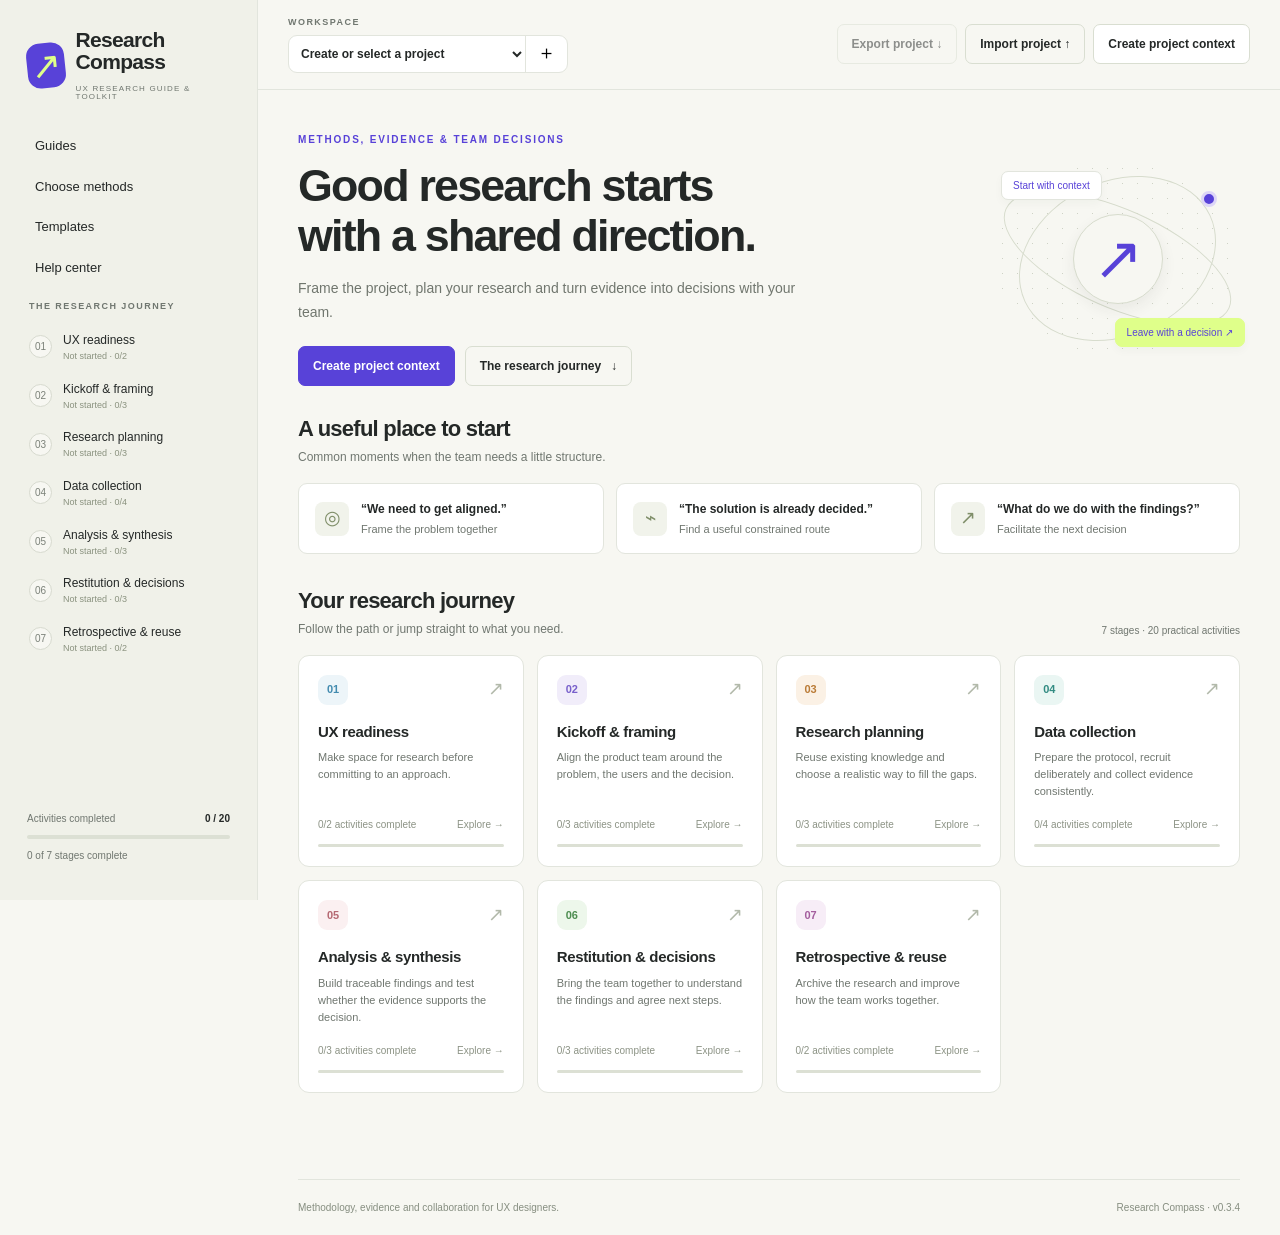
==== commit 35fff5df: "Keep project header visible throughout the app" ====
--- a/research-compass.html
+++ b/research-compass.html
@@ -85,6 +85,11 @@
 .readiness-work:disabled{opacity:1}.readiness-work:disabled .readiness-choice{background:#f5f6f1;cursor:default}.readiness-work:disabled input{opacity:.5}
 .readiness-clear{border:0;background:none;color:var(--muted);font-size:10px;text-decoration:underline;text-underline-offset:3px;padding:0;margin-top:10px}
 .readiness-choice input[type=radio]{width:14px;height:14px;flex:0 0 14px}.readiness-choice span{min-width:0;line-height:1.5}
+/* Keep the active project visible throughout the app. */
+html{scroll-padding-top:var(--header-height,88px)}
+.topbar{position:sticky;top:0;z-index:15;background:var(--paper)}
+.readiness-resources,.guide-sidebar{top:calc(var(--header-height,88px) + 24px)}
+.focus-mode .topbar{display:flex}.focus-mode .topbar .mobile-menu{display:none}
 </style>
 </head>
 <body>
@@ -599,6 +604,8 @@
   $('#importFile').addEventListener('change',async e=>{const file=e.target.files[0];if(!file)return;try{if(file.size>10000000)throw Error('This file is too large. Choose a project file under 10 MB.');const restored=validateImport(await file.text());db.projects.push(restored);db.activeId=restored.id;save();closeDialog('exportDialog');location.hash='#overview';render();toast('Project imported with context, notes and progress. Existing projects are unchanged.');}catch(err){toast(err instanceof SyntaxError?'This is not a valid JSON project file. Choose a file exported from Research Compass.':err.message||'Unable to import this project file.');}e.target.value='';});
   window.addEventListener('hashchange',()=>{if(workshop){stopTimer();workshop=null;}activeTab='prepare';render();window.scrollTo(0,0);});
   for(const dialog of document.querySelectorAll('dialog'))dialog.addEventListener('click',e=>{if(e.target===dialog){const r=dialog.getBoundingClientRect();if(e.clientX<r.left||e.clientX>r.right||e.clientY<r.top||e.clientY>r.bottom)dialog.close();}});
-  save(false);render();
+  function measureHeader(){const height=$('.topbar')?.getBoundingClientRect?.().height;if(height)document.documentElement?.style?.setProperty('--header-height',`${height}px`);}
+  if(typeof ResizeObserver!=='undefined')new ResizeObserver(measureHeader).observe($('.topbar'));else window.addEventListener('resize',measureHeader);
+  save(false);render();measureHeader();
 })();
 </script></body></html>
